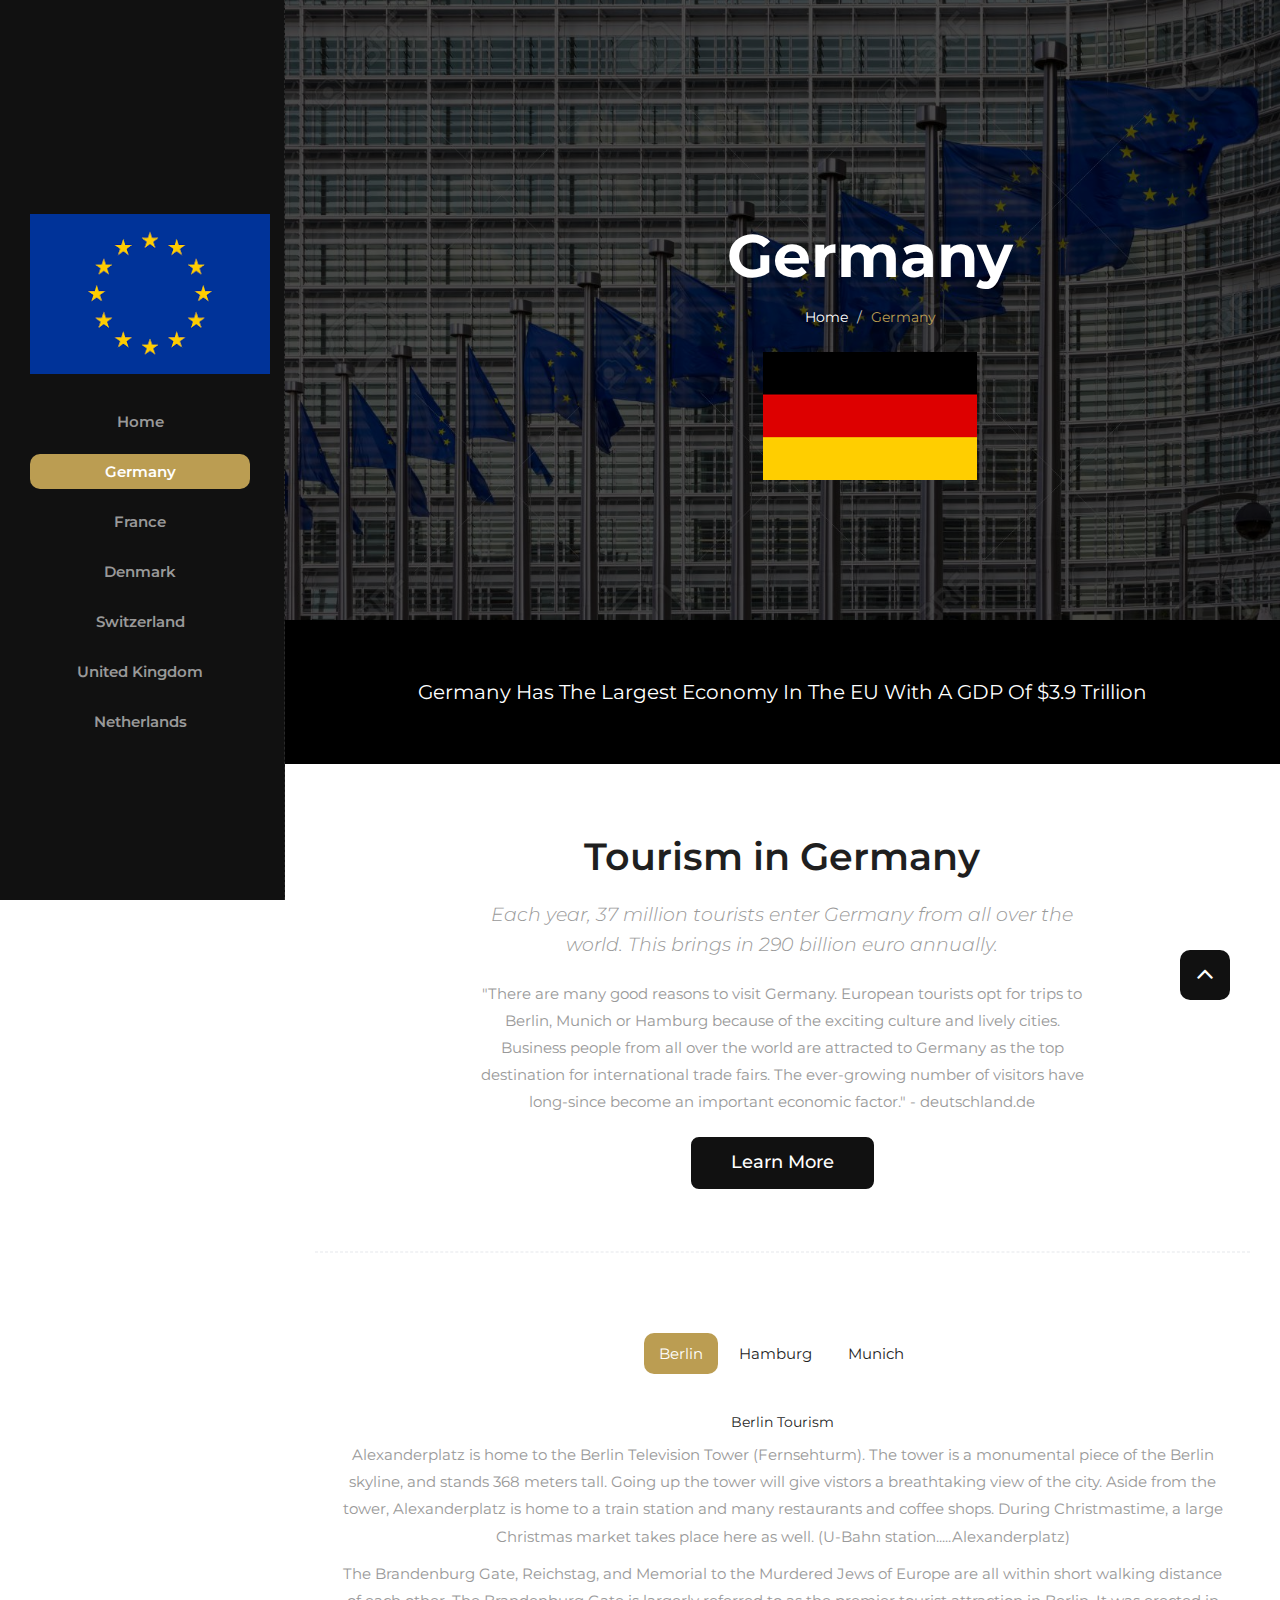
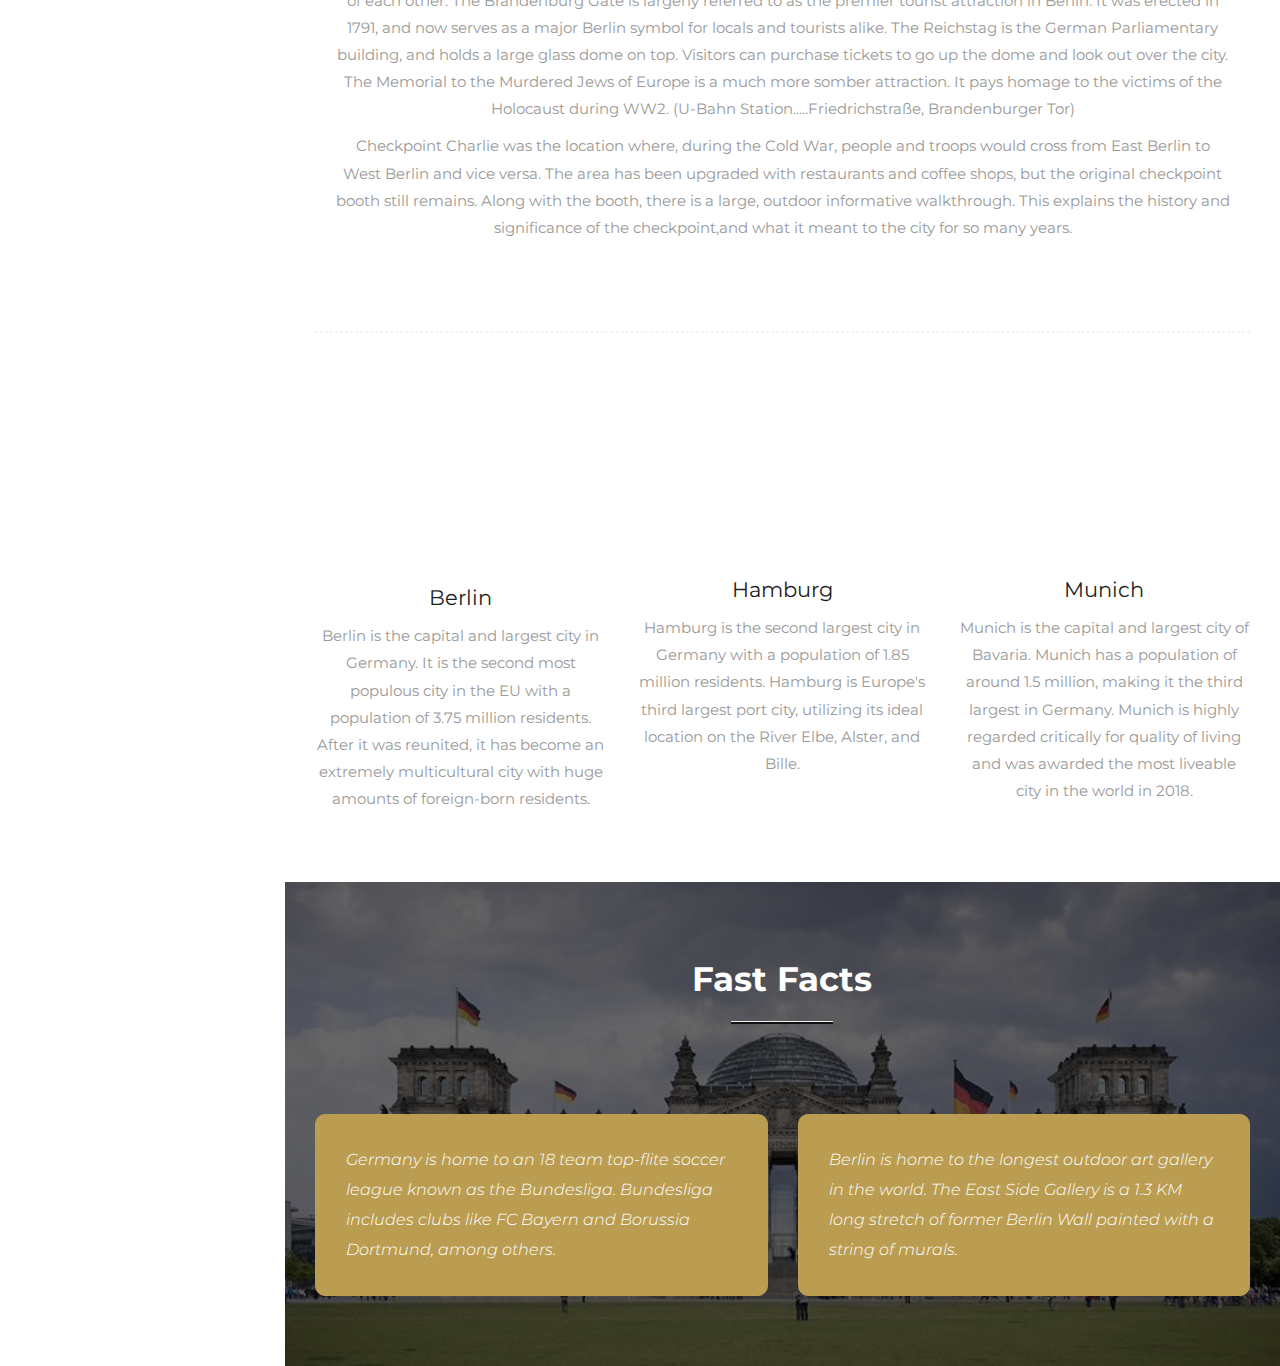
==== about.html @ f9a044ae "slight changes" ====
<!DOCTYPE html>
<html lang="en">

    <!-- Basic -->
    <meta charset="utf-8">
    <meta http-equiv="X-UA-Compatible" content="IE=edge">   
   
    <!-- Mobile Metas -->
    <meta name="viewport" content="width=device-width, minimum-scale=1.0, maximum-scale=1.0, user-scalable=no">
 
     <!-- Site Metas -->
    <title>Germany</title>  
    <meta name="keywords" content="">
    <meta name="description" content="">
    <meta name="author" content="">

    <!-- Site Icons -->
    <link rel="shortcut icon" href="europeanunion.jpg" type="image/x-icon" />
    <link rel="apple-touch-icon" href="images/apple-touch-icon.png">

    <!-- Bootstrap CSS -->
    <link rel="stylesheet" href="css/bootstrap.min.css">
    <!-- Site CSS -->
    <link rel="stylesheet" href="style.css">
    <!-- Colors CSS -->
    <link rel="stylesheet" href="css/colors.css">
    <!-- ALL VERSION CSS -->
    <link rel="stylesheet" href="css/versions.css">
    <!-- Responsive CSS -->
    <link rel="stylesheet" href="css/responsive.css">
    <!-- Custom CSS -->
    <link rel="stylesheet" href="css/custom.css">

    <!--[if lt IE 9]>
      <script src="https://oss.maxcdn.com/libs/html5shiv/3.7.0/html5shiv.js"></script>
      <script src="https://oss.maxcdn.com/libs/respond.js/1.4.2/respond.min.js"></script>
    <![endif]-->

</head>
<body class="barber_version">

    <!-- LOADER -->
    <div id="preloader">
        <div class="cube-wrapper">
		  <div class="cube-folding">
			<span class="leaf1"></span>
			<span class="leaf2"></span>
			<span class="leaf3"></span>
			<span class="leaf4"></span>
		  </div>
		  <span class="loading" data-name="Loading">Germany Page</span>
		</div>
    </div><!-- end loader -->
    <!-- END LOADER -->

    <div id="wrapper">

        <!-- Sidebar-wrapper -->
        <div id="sidebar-wrapper">
			<div class="side-top">
				<div class="logo-sidebar">
					<a href="index.html"><img src="europeanunion.jpg" alt="image"></a>
				</div>
				<ul class="sidebar-nav">
					<li><a href="index.html">Home</a></li>
                    <li><a class="active" href="about.html">Germany</a></li>
                    <li><a href="services.html">France</a></li>
                    <li><a href="barbers.html">Denmark</a></li>
                    <li><a href="appointment.html">Switzerland</a></li>
                    <li><a href="contact.html">United Kingdom</a></li>
                    <li><a  href="contact copy.html">Netherlands</a></li>
				</ul>
			</div>
        </div>
        <!-- End Sidebar-wrapper -->

        <!-- Page Content -->
        <div id="page-content-wrapper">
            <a href="#menu-toggle" class="menuopener" id="menu-toggle"><i class="fa fa-bars"></i></a>
			
            <div class="all-page-bar">
				<div class="container">
					<div class="row">
						<div class="col-xs-12 col-sm-12 col-md-12">
							<div class="title title-1 text-center">
								<div class="title--heading">
									<h1>Germany</h1>
								</div>
								<div class="clearfix"></div>
								<ol class="breadcrumb">
									<li><a href="index-3.html">Home</a></li>
									<li class="active">Germany</li>
								</ol>
								<div class="much">
									<img src="germanflag.jpg" alt=""/>
								</div>
							</div>
							<!-- .title end -->
						</div>
					</div>
				</div>
			</div><!-- end all-page-bar -->

            <section class="section nopad cac text-center">
                <a href="#"><h3>Germany has the largest economy in the EU with a GDP of $3.9 Trillion</h3></a>
            </section>

            <div class="section wb">
                <div class="container-fluid">
                    <div class="row">
                        <div class="col-md-8 col-md-offset-2 text-center">
                            <div class="message-box">
                               
                                <h2>Tourism in Germany</h2>
                                <p class="lead">Each year, 37 million tourists enter Germany from all over the world. This brings in 290 billion euro annually.</p>

                                <p>"There are many good reasons to visit Germany. European tourists opt for trips to Berlin, Munich or Hamburg because of the exciting culture and lively cities. Business people from all over the world are attracted to Germany as the top destination for international trade fairs. The ever-growing number of visitors have long-since become an important economic factor." - deutschland.de</p>

                                <a href="https://www.deutschland.de/en/topic/business/tourismus-als-wirtschaftsfaktor-in-deutschland-zahlen-und-fakten" data-scroll class="btn btn-light btn-radius btn-brd grd1 effect-1">Learn More</a>
                            </div><!-- end messagebox -->
                        </div><!-- end col -->
                    </div><!-- end row -->
					
					<hr class="hr1"> 
					
					<div class="row">
						<div class="col-md-12">
							<div class="about-tab">
								<ul class="nav nav-tabs">
									<li class="active"><a href="#tab_a" data-toggle="tab">Berlin</a></li>
									<li><a href="#tab_b" data-toggle="tab">Hamburg</a></li>
									<li><a href="#tab_c" data-toggle="tab">Munich</a></li>								
								</ul>
								<div class="tab-content">
									<div class="tab-pane fade in active" id="tab_a">
										<h5>Berlin Tourism</h5>
                                        <p>Alexanderplatz is home to the Berlin Television Tower (Fernsehturm). The tower is a monumental piece of the Berlin skyline, and stands 368 meters tall. Going up the tower will give vistors a breathtaking view of the city. Aside from the tower, Alexanderplatz is home to a train station and many restaurants and coffee shops. During Christmastime, a large Christmas market takes place here as well. (U-Bahn station.....Alexanderplatz)</p>
										<p>The Brandenburg Gate, Reichstag, and Memorial to the Murdered Jews of Europe are all within short walking distance of each other. The Brandenburg Gate is largerly referred to as the premier tourist attraction in Berlin. It was erected in 1791, and now serves as a major Berlin symbol for locals and tourists alike. The Reichstag is the German Parliamentary building, and holds a large glass dome on top. Visitors can purchase tickets to go up the dome and look out over the city. The Memorial to the Murdered Jews of Europe is a much more somber attraction. It pays homage to the victims of the Holocaust during WW2. (U-Bahn Station.....Friedrichstraße, Brandenburger Tor)</p>
                                        <p>Checkpoint Charlie was the location where, during the Cold War, people and troops would cross from East Berlin to West Berlin and vice versa. The area has been upgraded with restaurants and coffee shops, but the original checkpoint booth still remains. Along with the booth, there is a large, outdoor informative walkthrough. This explains the history and significance of the checkpoint,and what it meant to the city for so many years.</p>
									</div>
									<div class="tab-pane fade" id="tab_b">
                                        <h5>Hamburg Tourism</h5>
										<p>Miniatur Wunderland is a must see when in Hamburg. It is a museum made up of many small displays of cities and countryside from across the world. It includes many train lines, a mini Miami, and even an airport with planes that move. (U-Bahn Station.....Baumwall)</p>
                                        <p>St. Pauli/Reeperbahn is the nightlife district in Hamburg. It is well known for becoming a pop cultural hub in the mid 20th century. Today it is home to art galleries, nightclubs, bars, and a red-light district. (U-Bahn Station.....St. Pauli)</p>
									</div>
									<div class="tab-pane fade" id="tab_c">
                                        <h5>Munich Tourism</h5>
										<p>Each year, millions of visitors pour into Munich for the 3 weekend festival of Oktoberfest. It is visited by people from all over the world, and is a massive celebration of Bavarian culture and beer. (U-Bahn Station.....Munich Hauptbahnhof)</p>
                                        <p>Marienplatz is located in the heart of Munich, and is home to the world renowned Glockenspiel. The Glockenspiel rests on the old townhall and each day reenacts a scene which celebrates Bavarian military victory. (U-Bahn Station.....Marienplatz)</p>
                                        <p>Munich is home to Germany's largest Football club, FC Bayern Munchen. Bayern Munich plays at the spectacular Allianz Arena. The $340 Million stadium seats 75,000 people and has played host to multiple Bundesliga championship wins, as well as countless UEFA Champions League games. (U-Bahn Station.....Allianz Arena)</p>
									</div>
								</div><!-- tab content -->
							</div>
						</div><!-- end col -->
					</div><!-- end row -->
					
                    <hr class="hr1"> 

                    <div class="row text-center">
                        <div class="col-md-4 col-sm-6 col-xs-12">
                           <div class="service-widget">
                                <div class="post-media wow fadeIn">
                                    <a href="berlin.jpg" data-rel="prettyPhoto[gal]" class="hoverbutton global-radius"><i class="flaticon-unlink"></i></a>
                                    <img src="berlin.jpg" alt="" class="img-responsive img-rounded">
                                </div>
                                <h3>Berlin</h3>
                                <p>Berlin is the capital and largest city in Germany. It is the second most populous city in the EU with a population of 3.75 million residents. After it was reunited, it has become an extremely multicultural city with huge amounts of foreign-born residents. </p>
                            </div><!-- end service -->
                        </div>

                        <div class="col-md-4 col-sm-6 col-xs-12">
                            <div class="service-widget">
                                <div class="post-media wow fadeIn">
                                    <a href="hamburg.jpg" data-rel="prettyPhoto[gal]" class="hoverbutton global-radius"><i class="flaticon-unlink"></i></a>
                                    <img src="hamburg.jpg" alt="" class="img-responsive img-rounded">
                                </div>
                                <h3>Hamburg</h3>
                                <p>Hamburg is the second largest city in Germany with a population of 1.85 million residents. Hamburg is Europe's third largest port city, utilizing its ideal location on the River Elbe, Alster, and Bille.</p>
                            </div><!-- end service -->
                        </div>

                        <div class="col-md-4 col-sm-6 col-xs-12">
                            <div class="service-widget">
                                <div class="post-media wow fadeIn">
                                    <a href="munich.jpg" data-rel="prettyPhoto[gal]" class="hoverbutton global-radius"><i class="flaticon-unlink"></i></a>
                                    <img src="munich.jpg" alt="" class="img-responsive img-rounded">
                                </div>
                                <h3>Munich</h3>
                                <p>Munich is the capital and largest city of Bavaria. Munich has a population of around 1.5 million, making it the third largest in Germany. Munich is highly regarded critically for quality of living and was awarded the most liveable city in the world in 2018.</p>
                            </div><!-- end service -->
                        </div>
                    </div><!-- end row -->
                </div><!-- end container -->
            </div><!-- end section -->

            <div id="testimonials" class="parallax section db parallax-off" style="background-image:url('reichstag.jpg');">
                <div class="container-fluid">
                    <div class="section-title row text-center">
                        <div class="col-md-8 col-md-offset-2">
                        
                        <h3>Fast Facts</h3>
                        <hr class="grd1">
                        <p class="lead"></p>
                        </div>
                    </div><!-- end title -->

                    <div class="row">
                        <div class="col-md-12 col-sm-12">
                            <div class="testi-carousel owl-carousel owl-theme">                                
                                <div class="testimonial clearfix">
                                    <div class="desc">
                                        <p class="lead">Germany is home to an 18 team top-flite soccer league known as the Bundesliga. Bundesliga includes clubs like FC Bayern and Borussia Dortmund, among others.</p>
                                    </div>
                                    
                                    <!-- end testi-meta -->
                                </div>
                                <!-- end testimonial -->
                                <div class="testimonial clearfix">
                                    <div class="desc">
                                        <p class="lead">Berlin is home to the longest outdoor art gallery in the world. The East Side Gallery is a 1.3 KM long stretch of former Berlin Wall painted with a string of murals.</p>
                                    </div>
                                    
                                    <!-- end testi-meta -->
                                </div>
                                <!-- end testimonial -->
                            </div><!-- end carousel -->
                        </div><!-- end col -->
                    </div><!-- end row -->
                </div><!-- end container -->
            </div><!-- end section -->
    <a href="#" id="scroll-to-top" class="dmtop global-radius"><i class="fa fa-angle-up"></i></a>

    <!-- ALL JS FILES -->
    <script src="js/all.js"></script>
	<script src="js/responsive-tabs.js"></script>
    <!-- ALL PLUGINS -->
    <script src="js/custom.js"></script>

    <!-- Menu Toggle Script -->
    <script>
    (function($) {
        "use strict";
        $("#menu-toggle").click(function(e) {
            e.preventDefault();
            $("#wrapper").toggleClass("toggled");
        });
        smoothScroll.init({
            selector: '[data-scroll]', // Selector for links (must be a class, ID, data attribute, or element tag)
            selectorHeader: null, // Selector for fixed headers (must be a valid CSS selector) [optional]
            speed: 500, // Integer. How fast to complete the scroll in milliseconds
            easing: 'easeInOutCubic', // Easing pattern to use
            offset: 0, // Integer. How far to offset the scrolling anchor location in pixels
            callback: function ( anchor, toggle ) {} // Function to run after scrolling
        });
    })(jQuery);
    </script>

</body>
</html>
---- style.css ----
/*------------------------------------------------------------------
    Version: 1.0
-------------------------------------------------------------------*/


/*------------------------------------------------------------------
    [Table of contents]

    1. IMPORT FONTS
    2. IMPORT FILES
    3. SKELETON
    4. WP CORE
    5. HEADER
    6. SECTIONS
    7. SECTIONS
    8. PORTFOLIO
    9. TESTIMONIALS
    10. PRICING TABLES
    11. ICON BOXES
    12. MESSAGE BOXES
    13. FEATURES
    14. CONTACT
    15. FOOTER
    16. MISC
    17. BUTTONS
-------------------------------------------------------------------*/


/*------------------------------------------------------------------
    IMPORT FONTS
-------------------------------------------------------------------*/

@import url('https://fonts.googleapis.com/css?family=Montserrat:100,200,300,400,500,600,700|Noto+Serif:400,700');

/*------------------------------------------------------------------
    IMPORT FILES
-------------------------------------------------------------------*/

@import url(css/animate.css);
@import url(css/animate.min.css);
@import url(css/loading.css...);
@import url(css/flaticon.css);
@import url(css/prettyPhoto.css);
@import url(css/owl.carousel.css);
@import url(css/font-awesome.min.css);

/*------------------------------------------------------------------
    SKELETON
-------------------------------------------------------------------*/

body {
    color: #999;
    font-size: 15px;
    font-family: 'Montserrat', sans-serif;
    line-height: 1.80857;
}

body.demos .section {
    background: url(images/bg.png) repeat top center #f2f3f5;
}

body.demos .section-title img {
    max-width: 280px;
    display: block;
    margin: 10px auto;
}

body.demos .service-widget h3 {
    border-bottom: 1px solid #ededed;
    font-size: 18px;
    padding: 20px 0;
    background-color: #ffffff;
}

body.demos .service-widget {
    margin: 0 0 30px;
    padding: 30px;
    background-color: #fff
}

body.demos .container-fluid {
    max-width: 1080px
}

a {
    color: #1f1f1f;
    text-decoration: none !important;
    outline: none !important;
    -webkit-transition: all .3s ease-in-out;
    -moz-transition: all .3s ease-in-out;
    -ms-transition: all .3s ease-in-out;
    -o-transition: all .3s ease-in-out;
    transition: all .3s ease-in-out;
}

h1,
h2,
h3,
h4,
h5,
h6 {
    letter-spacing: 0;
    font-weight: normal;
    position: relative;
    padding: 0 0 10px 0;
    font-weight: normal;
    line-height: 120% !important;
    color: #1f1f1f;
    margin: 0
}

h1 {
    font-size: 24px
}

h2 {
    font-size: 22px
}

h3 {
    font-size: 18px
}

h4 {
    font-size: 16px
}

h5 {
    font-size: 14px
}

h6 {
    font-size: 13px
}

h1 a,
h2 a,
h3 a,
h4 a,
h5 a,
h6 a {
    color: #212121;
    text-decoration: none!important;
    opacity: 1
}

h1 a:hover,
h2 a:hover,
h3 a:hover,
h4 a:hover,
h5 a:hover,
h6 a:hover {
    opacity: .8
}

a {
    color: #1f1f1f;
    text-decoration: none;
    outline: none;
}

a,
.btn {
    text-decoration: none !important;
    outline: none !important;
    -webkit-transition: all .3s ease-in-out;
    -moz-transition: all .3s ease-in-out;
    -ms-transition: all .3s ease-in-out;
    -o-transition: all .3s ease-in-out;
    transition: all .3s ease-in-out;
}

.btn-custom {
    margin-top: 20px;
    background-color: transparent !important;
    border: 2px solid #ddd;
    padding: 12px 40px;
    font-size: 16px;
}

.lead {
    font-size: 18px;
    line-height: 30px;
    color: #767676;
    margin: 0;
    padding: 0;
}

blockquote {
    margin: 20px 0 20px;
    padding: 30px;
}
ul, li, ol{
	list-style: none;
	margin: 0px;
	padding: 0px;
}


/*------------------------------------------------------------------
    WP CORE
-------------------------------------------------------------------*/

.first {
    clear: both
}

.last {
    margin-right: 0
}

.alignnone {
    margin: 5px 20px 20px 0;
}

.aligncenter,
div.aligncenter {
    display: block;
    margin: 5px auto 5px auto;
}

.alignright {
    float: right;
    margin: 10px 0 20px 20px;
}

.alignleft {
    float: left;
    margin: 10px 20px 20px 0;
}

a img.alignright {
    float: right;
    margin: 10px 0 20px 20px;
}

a img.alignnone {
    margin: 10px 20px 20px 0;
}

a img.alignleft {
    float: left;
    margin: 10px 20px 20px 0;
}

a img.aligncenter {
    display: block;
    margin-left: auto;
    margin-right: auto
}

.wp-caption {
    background: #fff;
    border: 1px solid #f0f0f0;
    max-width: 96%;
    /* Image does not overflow the content area */
    padding: 5px 3px 10px;
    text-align: center;
}

.wp-caption.alignnone {
    margin: 5px 20px 20px 0;
}

.wp-caption.alignleft {
    margin: 5px 20px 20px 0;
}

.wp-caption.alignright {
    margin: 5px 0 20px 20px;
}

.wp-caption img {
    border: 0 none;
    height: auto;
    margin: 0;
    max-width: 98.5%;
    padding: 0;
    width: auto;
}

.wp-caption p.wp-caption-text {
    font-size: 11px;
    line-height: 17px;
    margin: 0;
    padding: 0 4px 5px;
}


/* Text meant only for screen readers. */

.screen-reader-text {
    clip: rect(1px, 1px, 1px, 1px);
    position: absolute !important;
    height: 1px;
    width: 1px;
    overflow: hidden;
}

.screen-reader-text:focus {
    background-color: #f1f1f1;
    border-radius: 3px;
    box-shadow: 0 0 2px 2px rgba(0, 0, 0, 0.6);
    clip: auto !important;
    color: #21759b;
    display: block;
    font-size: 14px;
    font-size: 0.875rem;
    font-weight: bold;
    height: auto;
    left: 5px;
    line-height: normal;
    padding: 15px 23px 14px;
    text-decoration: none;
    top: 5px;
    width: auto;
    z-index: 100000;
    /* Above WP toolbar. */
}


/*------------------------------------------------------------------
    HEADER
-------------------------------------------------------------------*/

.megamenu .nav,
.megamenu .collapse,
.megamenu .dropup,
.megamenu .dropdown {
    position: static;
}

.megamenu .container-fluid {
    position: relative;
}

.megamenu .dropdown-menu {
    left: auto;
}

.megamenu .megamenu-content {
    padding: 20px 30px;
}

.megamenu .dropdown.megamenu-fw .dropdown-menu {
    left: 0;
    right: 0;
}

.megamenu .list-unstyled {
    min-width: 200px;
}

.header_style_01 {
    background-color: rgba(255, 255, 255, 0.1);
    display: block;
    left: 0;
    padding: 20px 40px !important;
    position: absolute;
    right: 0;
    top: 0;
    width: 100%;
    z-index: 111;
}

.header_style_01 .navbar-default {
    background-color: transparent;
    border: 0;
}

.header_style_01 .navbar,
.header_style_01 .navbar-nav,
.header_style_01 .navbar-default,
.header_style_01 .nav {
    margin-bottom: 0 !important;
}

.header_style_01 .navbar-brand {
    padding: 2px 15px 0 15px;
}

.header_style_01 .navbar-default .navbar-nav > li > a {
    border-radius: 0;
    color: #ffffff !important;
    font-size: 15px;
    font-style: normal;
    font-weight: 400;
    text-transform: capitalize;
    background-color: transparent;
}

.header_style_01 .navbar-default .navbar-nav > li a {
    background-color: transparent !important;
}

.header_style_01 .navbar-default .navbar-nav > li:hover a,
.header_style_01 .navbar-default .navbar-nav > li:focus a {
    opacity: 0.7;
    filter: alpha(opacity=70);
    /* For IE8 and earlier */
}

.header_style_01 .navbar-right > li {
    margin-top: 2px;
    -webkit-transition: all .3s ease-in-out;
    -moz-transition: all .3s ease-in-out;
    -ms-transition: all .3s ease-in-out;
    -o-transition: all .3s ease-in-out;
    transition: all .3s ease-in-out;
}

.header_style_01 .navbar-right > li > a {
    padding-bottom: 10px;
    padding-top: 10px;
}

li.social-links {
    margin: 0 8px;
}

li.social-links a {
    padding: 13px 0 !important;
}

.affix-top {
    overflow: hidden;
    visibility: visible;
    opacity: 1;
    top: -100%;
}

.affix {
    top: 0;
    left: 0;
    right: 0;
    width: 100%;
    padding: 20px 40px;
    background-color: #1f1f1f !important;
    -webkit-transition: visibility 0.95s ease-in-out, opacity 0.95s ease-in-out, bottom 0.95s ease-in-out, top 0.95s ease-in-out, left 0.95s ease-in-out, right 0.95s ease-in-out;
    -moz-transition: visibility 0.95s ease-in-out, opacity 0.95s ease-in-out, bottom 0.95s ease-in-out, top 0.95s ease-in-out, left 0.95s ease-in-out, right 0.95s ease-in-out;
    -o-transition: visibility 0.95s ease-in-out, opacity 0.95s ease-in-out, bottom 0.95s ease-in-out, top 0.95s ease-in-out, left 0.95s ease-in-out, right 0.95s ease-in-out;
    transition: visibility 0.95s ease-in-out, opacity 0.95s ease-in-out, top 0.95s ease-in-out, bottom 0.95s ease-in-out, left 0.95s ease-in-out, right 0.95s ease-in-out;
}

.navbar-nav li {
    position: relative;
}

.navbar-nav span {
    font-size: 24px;
    position: absolute;
    right: 2px;
    top: 13px;
}


body.barber_version .sidebar-nav li a.active{
	background: #bb9d52;
	color: #ffffff;
}


.side-top{
	position: absolute;
	top: 26%;
	width: 280px;
	text-align: center;
	margin: -20px auto;
	padding: 0 30px;
	list-style: none;
}

#full-width .owl-dots{
	display: inline-block;
	position: absolute;
	bottom: -50%;
	width: 100%;
	left: 0;
	right: 0;
	margin: 0 auto;
	text-align: center;
}
#full-width .owl-dots .owl-dot {
	display: inline-block;
}
#full-width .owl-dots .owl-dot span {
    width: 8px;
    height: 8px;
    margin: 0 7px;
    border-radius: 50%;
    background: #ddd;
	display: inline-block;
}

#full-width .owl-dots .owl-dot.active span {
	background: #bb9d52;
}


/*------------------------------------------------------------------
    SECTIONS
-------------------------------------------------------------------*/

.parallax {
    background-attachment: fixed;
    background-size: cover;
    height: 100%;
    padding: 120px 0;
    position: relative;
    width: 100%;
}

.parallax.parallax-off {
    background-attachment: scroll !important;
    display: block;
    height: 100%;
    min-height: 100%;
    overflow: hidden;
    position: relative;
    background-position: center center;
    vertical-align: sub;
    width: 100%;
    z-index: 2;
}

.parallax-off::before{
	content: "";
	position: absolute; 
	width: 100%;
	height: 100%;
	background: rgba(0,0,0,.6);
	left: 0px;
	top: 0px;
}


.no-scroll-xy {
    overflow: hidden !important;
    -webkit-transition: all .4s ease-in-out;
    -moz-transition: all .4s ease-in-out;
    -ms-transition: all .4s ease-in-out;
    -o-transition: all .4s ease-in-out;
    transition: all .4s ease-in-out;
}

.section {
    display: block;
    position: relative;
    overflow: hidden;
    padding: 70px 0;
}

.noover {
    overflow: visible;
}

.noover .btn-dark {
    border: 0 !important;
}

.nopad {
    padding: 0;
}

.nopadtop {
    padding-top: 0;
}

.section.wb {
    background-color: #ffffff;
}

.section.lb {
    background-color: #f2f3f5;
}

.section.db {
    background-color: #1f1f1f;
}

.section.color1 {
    background-color: #448AFF;
}

.first-section {
    display: block;
    position: relative;
    overflow: hidden;
    padding: 16em 0 13em;
}

.first-section::before{
	content: "";
	position: absolute;
	top: 0px;
	left: 0px;
	width: 100%;
	height: 100%;
	background: #000000;
}
.first-section::before{
	opacity: 0.5;
}

.first-section h2 {
    color: #ffffff;
    font-size: 68px;
    font-weight: 300;
    text-transform: capitalize;
    display: block;
    margin: 0;
    padding: 0 0 30px;
    position: relative;
}

.big-tagline{
	padding: 10px 0px;
}

.first-section .lead {
    font-size: 21px;
    font-weight: 300;
    padding: 0 0 40px;
    margin: 0;
    line-height: inherit;
    color: #ffffff;
}

.macbookright {
    width: 980px;
    position: absolute;
    right: -15%;
    bottom: -6%;
}

.section-title {
    display: block;
    position: relative;
    margin-bottom: 60px;
}

.section-title p {
    color: #999;
    font-weight: 400;
    font-size: 18px;
    line-height: 33px;
    margin: 0;
}

.section-title h3 {
    font-size: 42px;
    font-weight: 300;
    line-height: 62px;
    margin: 0 0 25px;
    padding: 0;
    text-transform: none;
}

.section.colorsection p,
.section.colorsection h3,
.section.db h3 {
    color: #ffffff;
}


/*------------------------------------------------------------------
    PORTFOLIO
-------------------------------------------------------------------*/

.item-h2,
.item-h1 {
    height: 100% !important;
    height: auto !important;
}

.isotope-item {
    z-index: 2;
    padding: 0;
}

.isotope-hidden.isotope-item {
    pointer-events: none;
    z-index: 1;
}

.isotope,
.isotope .isotope-item {
    /* change duration value to whatever you like */
    -webkit-transition-duration: 0.8s;
    -moz-transition-duration: 0.8s;
    transition-duration: 0.8s;
}

.isotope {
    -webkit-transition-property: height, width;
    -moz-transition-property: height, width;
    transition-property: height, width;
}

.isotope .isotope-item {
    -webkit-transition-property: -webkit-transform, opacity;
    -moz-transition-property: -moz-transform, opacity;
    transition-property: transform, opacity;
}

.portfolio-filter ul {
    padding: 0;
    z-index: 2;
    display: block;
    position: relative;
    margin: 0;
}

.portfolio-filter ul li {
    border-radius: 0;
    display: inline-block;
    margin: 0 5px 0 0;
    text-decoration: none;
    text-transform: uppercase;
    vertical-align: middle;
}

.portfolio-filter ul li:last-child:after {
    content: "";
}

.portfolio-filter ul li .btn-dark {
    box-shadow: none;
    background-color: transparent;
    border: 1px solid #e6e7e6 !important;
    color: #1f1f1f;
    font-weight: 400;
    font-size: 13px;
    padding: 10px 30px;
}

.da-thumbs {
    list-style: none;
    position: relative;
    padding: 0;
}

.da-thumbs .pitem {
    margin: 0;
    padding: 15px;
    position: relative;
}

.da-thumbs .pitem a,
.da-thumbs .pitem a img {
    display: block;
    position: relative;
}

.da-thumbs .pitem a {
    overflow: hidden;
}

.da-thumbs .pitem a div {
    position: absolute;
    background-color: rgba(0, 0, 0, 0.8);
    width: 100%;
    height: 100%;
}

.da-thumbs .pitem a div h3 {
    display: block;
    color: #ffffff;
    font-size: 20px;
    padding: 30px 15px;
    text-transform: capitalize;
    font-weight: normal;
}

.da-thumbs .pitem a div h3 small {
    display: block;
    color: #ffffff;
    margin-top: 5px;
    font-size: 13px;
    font-weight: 300;
}

.da-thumbs .pitem a div i {
    background-color: #1f1f1f;
    position: absolute;
    color: #ffffff !important;
    bottom: 0;
    font-size: 15px;
    z-index: 12;
    right: 0;
    width: 40px;
    height: 40px;
    line-height: 40px;
    text-align: center;
}


/*------------------------------------------------------------------
    TESTIMONIALS
-------------------------------------------------------------------*/

.logos img {
    margin: auto;
    display: block;
    text-align: center;
    width: 100%;
    opacity: 0.3;
}

.logos img:hover {
    opacity: 0.5;
}

.desc h3 i {
    color: #111111;
    font-size: 37px;
    vertical-align: middle;
    margin-right: 12px;
}

.desc {
    padding: 30px;
    position: relative;
    background: #bb9d52;
    border: 1px solid #bb9d52;
	border-radius: 10px;
}

.testi-meta {
    display: block;
    margin-top: 20px;
	text-align: right;
}

.testimonial h4 {
    font-size: 18px;
    color: #ffffff;
    padding: 13px 0 0;
}

.testimonial img {
    max-width: 55px;
}

.testimonial small {
    margin-top: 7px;
    font-size: 16px;
    display: block;
}

.testimonial {
    background-color: transparent;
}

.testimonial h3 {
    padding: 0 0 10px;
    font-size: 20px;
    font-weight: 300;
}

.testimonial small,
.testimonial .lead {
    background-color: transparent;
    color: #ffffff;
    display: block;
    font-size: 16px;
    font-style: italic;
    line-height: 30px;
    margin: 0;
    padding: 0;
    position: relative;
}

.testimonial p:after {
    display: none;
}


/*------------------------------------------------------------------
    PRICING TABLES
-------------------------------------------------------------------*/

.pricing-table {
    margin: 50px 0 0 0;
    background: #fff;
    box-shadow: 0 5px 14px rgba(0, 0, 0, 0.1);
}

.pricing-table i {
    width: 30px;
    color: #c2c2c2;
    display: inline-block;
    margin-right: 10px;
    padding-right: 5px;
    border-right: 1px solid #ececec;
}

.pricing-table .btn-dark {
    padding: 10px 24px;
    font-size: 15px;
}

.pricing-table strong {
    font-weight: 600;
    margin-right: 6px;
    color: #1f1f1f;
}

.pricing-table-header {
    padding: 30px 0 25px 0;
    background: #ffffff;
}

.pricing-table-header h2 {
    font-size: 31px;
    margin: 0;
    padding: 0;
    font-weight: 300;
}

.pricing-table-header h3 {
    font-size: 15px;
    font-weight: 600;
    color: #aaaaaa;
    margin-top: 10px;
    text-transform: uppercase;
}

.pricing-table-space {
    height: 10px;
}

.pricing-table-text {
    margin: 15px 30px 0 30px;
    padding: 0 10px 15px 10px;
    border-bottom: 1px solid #ececec;
    font-weight: 300;
    line-height: 30px;
    color: #c2c2c2;
    font-size: 16px;
}

.pricing-table-text p {
    font-weight: 400;
}

.pricing-table-features {
    margin: 15px 30px 0 30px;
    padding: 0 10px 15px 30px;
    border-bottom: 1px solid #ececec;
    text-align: left;
    line-height: 30px;
    font-size: 16px;
    color: #c2c2c2;
}

.pricing-table-highlighted h3,
.pricing-table-highlighted h2 {
    color: #ffffff !important;
}

.pricing-table-sign-up {
    margin-top: 25px;
    padding-bottom: 30px;
}


/* Highlighted table */

.pricing-table-highlighted {
    margin-top: 0;
}

.m130 {
    margin-top: 130px;
}

.nav-pills {
    border: 1px solid #e1e1e1;
}

.nav-pills > li {
    width: 50%;
    padding: 10px;
    float: left;
    margin: 0 !important;
}

.nav-pills > li > a {
    margin: 0!important;
    text-align: center;
    background-color: #f4f4f4;
}

.about-tab .nav-tabs{
	border: none;
	padding: 20px;
	display: block;
	text-align: center;
}
.about-tab .nav-tabs > li{
	margin: 0px;
	display: inline-block;
	text-align: center;
	float: none;
}

.about-tab .nav-tabs > li a{
	border-radius: 10px;
	border: none;
}
body.barber_version .about-tab .nav-tabs > li a:hover{
	color: #ffffff;
	background: #111111;
	border: none;
}
.about-tab .nav-tabs > li.active > a{
	border: none;
	background: #bb9d52;
	color: #ffffff;
}

.about-tab .tab-content > .tab-pane{
	padding: 20px;
	text-align: center;
}
.about-tab .tab-content > .tab-pane ul li{
	display: inline-block;
	margin: 0px 10px;
}
.about-tab .tab-content > .tab-pane ul li i{
	margin-right: 15px;
}


/*------------------------------------------------------------------
    ICON BOXES
-------------------------------------------------------------------*/

.icon-wrapper {
    position: relative;
    cursor: pointer;
    display: block;
    z-index: 1;
}

.icon-wrapper i {
    width: 75px;
    height: 75px;
    text-align: center;
    line-height: 75px;
    font-size: 28px;
    background-color: #f2f3f5;
    color: #1f1f1f;
    margin-top: 0;
}

.small-icons.icon-wrapper:hover i,
.small-icons.icon-wrapper:hover i:hover,
.small-icons.icon-wrapper i {
    width: auto !important;
    height: auto !important;
    line-height: 1 !important;
    padding: 0 !important;
    color: #e3e3e3 !important;
    background-color: transparent !important;
    background: none !important;
    margin-right: 10px !important;
    vertical-align: middle;
    font-size: 24px !important;
}

.small-icons.icon-wrapper h3 {
    font-size: 18px;
    padding-bottom: 5px;
}

.small-icons.icon-wrapper p {
    padding: 0;
    margin: 0;
}

.icon-wrapper h3 {
    font-size: 21px;
    padding: 0 0 15px;
    margin: 0;
}

.icon-wrapper p {
    margin-bottom: 0;
    padding-left: 95px;
}

.icon-wrapper p small {
    display: block;
    color: #999;
    margin-top: 10px;
    text-transform: none;
    font-weight: 600;
    font-size: 16px;
}

.icon-wrapper p small:after {
    content: "\f105";
    font-family: FontAwesome;
    margin-left: 5px;
    font-size: 11px;
}

.effect-1 {
    display: inline-block;
    cursor: pointer;
    text-align: center;
    position: relative;
    text-decoration: none;
    z-index: 1;
}

.effect-1:after {
    pointer-events: none;
    position: absolute;
    width: 100%;
    height: 100%;
    border-radius: 50%;
    content: '';
    -webkit-box-sizing: content-box;
    -moz-box-sizing: content-box;
    box-sizing: content-box;
}

.effect-1 {
    -webkit-transition: background 0.2s, color 0.2s;
    -moz-transition: background 0.2s, color 0.2s;
    transition: background 0.2s, color 0.2s;
}

.effect-1:after {
    top: -2px;
    left: -2px;
    padding: 2px;
    box-shadow: 0 0 0 2px #2750ff;
    -webkit-transition: -webkit-transform 0.2s, opacity 0.2s;
    -webkit-transform: scale(.8);
    -moz-transition: -moz-transform 0.2s, opacity 0.2s;
    -moz-transform: scale(.8);
    -ms-transform: scale(.8);
    transition: transform 0.2s, opacity 0.2s;
    transform: scale(.8);
    opacity: 0;
}

.effect-1:hover:after {
    -webkit-transform: scale(1);
    -moz-transform: scale(1);
    -ms-transform: scale(1);
    transform: scale(1);
    opacity: 1;
}

.effect-1:after {
    -webkit-transform: scale(1.2);
    -moz-transform: scale(1.2);
    -ms-transform: scale(1.2);
    transform: scale(1.2);
}

.effect-1:hover:after {
    -webkit-transform: scale(1);
    -moz-transform: scale(1);
    -ms-transform: scale(1);
    transform: scale(1);
    opacity: 1;
}


/*------------------------------------------------------------------
    MESSAGE BOXES
-------------------------------------------------------------------*/

.service-widget h3 {
    font-size: 21px;
    color: #ffffff;
    padding: 20px 0 12px;
    margin: 0;
}

.service-widget h3 a,
.section.wb .service-widget h3,
.section.lb .service-widget h3 {
    color: #1f1f1f;
}

.service-widget p {
    margin-bottom: 0;
    padding-bottom: 0;
}

.message-box h4 {
    text-transform: uppercase;
    padding: 0;
    margin: 0 0 5px;
    font-weight: 600;
    letter-spacing: 0.5px;
    font-size: 15px;
    color: #999;
}

.message-box h2 {
    font-size: 38px;
    font-weight: 600;
    padding: 0 0 10px;
    margin: 0;
    line-height: 62px;
    margin-top: 0;
    text-transform: none;
}

.message-box p {
    margin-bottom: 20px;
}

.message-box .lead {
    padding-top: 10px;
    font-size: 19px;
    font-style: italic;
    color: #999;
    padding-bottom: 0;
}

.post-media {
    position: relative;
}

.post-media img {
    width: 100%;
}

.playbutton {
    position: absolute;
    color: #ffffff !important;
    top: 40%;
    font-size: 60px;
    z-index: 12;
    left: 0;
    right: 0;
    text-align: center;
    margin: -20px auto;
}

.hoverbutton {
    background-color: rgba(255, 255, 255, 0.8);
    position: absolute;
    color: #1f1f1f !important;
    top: 48%;
    font-size: 21px;
    z-index: 12;
    left: 0;
    opacity: 0;
    right: 0;
    width: 50px;
    height: 50px;
    line-height: 50px;
    text-align: center;
    margin: -20px auto;
}

.service-widget:hover .hoverbutton {
    opacity: 1;
}

hr.hr1 {
    position: relative;
    margin: 60px 0;
    border: 1px dashed #f2f3f5;
}

hr.hr2 {
    position: relative;
    margin: 17px 0;
    border: 1px dashed #f2f3f5;
}

hr.hr3 {
    position: relative;
    margin: 25px 0 30px 0;
    border: 1px dashed #f2f3f5;
}

hr.invis {
    border-color: transparent;
}

hr.invis1 {
    margin: 10px 0;
    border-color: transparent;
}

.section.parallax hr.hr1 {
    border-color: rgba(255, 255, 255, 0.1);
}

.sep1 {
    display: block;
    position: absolute;
    content: '';
    width: 40px;
    height: 40px;
    bottom: -20px;
    left: 50%;
    margin-left: -14px;
    background-color: #1f1f1f;
    -ms-transform: rotate(45deg);
    -webkit-transform: rotate(45deg);
    transform: rotate(45deg);
    z-index: 1;
}

.sep2 {
    display: block;
    position: absolute;
    content: '';
    width: 40px;
    height: 40px;
    top: -20px;
    left: 50%;
    margin-left: -14px;
    background-color: #1f1f1f;
    -ms-transform: rotate(45deg);
    -webkit-transform: rotate(45deg);
    transform: rotate(45deg);
    z-index: 1;
}


/* Divider Styles */

.divider-wrapper {
    width: 100%;
    box-shadow: 0 5px 14px rgba(0, 0, 0, 0.1);
    height: 540px;
    margin: 0 auto;
    position: relative;
}

.divider-wrapper:hover {
    cursor: none;
}

.divider-bar {
    position: absolute;
    width: 10px;
    left: 50%;
    top: -10px;
    bottom: -15px;
}

.code-wrapper {
    border: 1px solid #ffffff;
    display: block;
    overflow: hidden;
    width: 100%;
    height: 100%;
    position: relative;
    background: url("uploads/code.jpg") no-repeat;
}

.design-wrapper {
    overflow: hidden;
    position: absolute;
    top: 0;
    left: 0;
    right: 0;
    bottom: 0;
    -webkit-transform: translateX(50%);
    transform: translateX(50%);
}

.design-image {
    display: block;
    width: 100%;
    height: 100%;
    position: relative;
    -webkit-transform: translateX(-50%);
    transform: translateX(-50%);
    background: url("uploads/design.jpg") no-repeat;
}


/*------------------------------------------------------------------
    FEATURES
-------------------------------------------------------------------*/

.customwidget h1 {
    font-size: 44px;
    color: #ffffff;
    padding: 15px 0 25px;
    margin: 0;
    line-height: 1 !important;
    font-weight: 300;
}

.customwidget ul {
    padding: 0;
    display: block;
    margin-bottom: 30px;
}

.customwidget li i {
    margin-right: 5px;
}

.customwidget li {
    color: #ffffff;
    margin-right: 10px;
}

.image-center img {
    position: relative;
    margin: 0 0 -208px;
    z-index: 10;
    padding-right: 30px;
    text-align: center;
}

.customwidget p {
    font-style: italic;
    font-size: 18px;
    padding: 0 0 10px;
}

.img-center img {
    width: 100%;
    box-shadow: 0 5px 14px rgba(0, 0, 0, 0.1);
}

.img-center {
    margin: auto;
}

#features li p {
    margin-bottom: 0;
    padding-bottom: 0;
}

#features li {
    display: table;
    width: 100%;
    margin: 35px 0;
    cursor: pointer;
}

.features-left,
.features-right {
    padding: 0 10px;
}

.features-right li:last-child,
.features-left li:last-child {
    margin-bottom: 0px;
    padding-bottom: 0 !important;
}

.features-right li i,
.features-left li i {
    width: 68px;
    height: 68px;
    line-height: 68px;
    display: table;
    border-radius: 50%;
    font-size: 26px;
    background-color: #f2f3f5;
    margin: 0 auto 22px;
    position: relative;
    text-align: center;
    z-index: 55;
    transition: .4s;
    padding: 0;
}

#features i img {
    display: table;
    margin: 0 auto;
}

.features-left li i:before,
.features-right li i:before {
    text-align: center;
}

.features-right li i .ico-current,
.features-left li i .ico-current {
    opacity: 1;
    transition: .4s;
    visibility: visible;
}

.features-right li i .ico-hover,
.features-left li i .ico-hover {
    opacity: 0;
    transition: .4s;
    visibility: hidden;
    top: 19px;
}

.features-right li:hover .ico-current,
.features-left li:hover .ico-current {
    opacity: 0;
    transition: .4s;
    visibility: hidden;
}

.features-right li:hover .ico-hover,
.features-left li:hover .ico-hover {
    opacity: 1;
    transition: .4s;
    visibility: visible;
}

.features-right i {
    float: left;
}

.fr-inner {
    margin-left: 90px;
}

.features-left i {
    float: right;
}

.fl-inner {
    text-align: right;
    margin-right: 90px;
}

#features h4 {
    text-transform: capitalize;
    margin: 0;
    font-size: 19px;
}


/*------------------------------------------------------------------
    CONTACT
-------------------------------------------------------------------*/

.bootstrap-select {
    width: 100% \0;
    /*IE9 and below*/
}

.bootstrap-select > .dropdown-toggle {
    width: 100%;
    padding-right: 25px;
}

.has-error .bootstrap-select .dropdown-toggle,
.error .bootstrap-select .dropdown-toggle {
    border-color: #b94a48;
}

.bootstrap-select.fit-width {
    width: auto !important;
}

.bootstrap-select:not([class*="col-"]):not([class*="form-control"]):not(.input-group-btn) {
    width: 100%;
}

.bootstrap-select .dropdown-toggle:focus {
    outline: thin dotted #333333 !important;
    outline: 5px auto -webkit-focus-ring-color !important;
    outline-offset: -2px;
}

.bootstrap-select.form-control {
    margin-bottom: 0;
    padding: 0;
    border: none;
}

.bootstrap-select.form-control:not([class*="col-"]) {
    width: 100%;
}

.bootstrap-select.form-control.input-group-btn {
    z-index: auto;
}

.bootstrap-select.btn-group:not(.input-group-btn),
.bootstrap-select.btn-group[class*="col-"] {
    float: none;
    display: inline-block;
    margin-left: 0;
}

.bootstrap-select.btn-group.dropdown-menu-right,
.bootstrap-select.btn-group[class*="col-"].dropdown-menu-right,
.row .bootstrap-select.btn-group[class*="col-"].dropdown-menu-right {
    float: right;
}

.form-inline .bootstrap-select.btn-group,
.form-horizontal .bootstrap-select.btn-group,
.form-group .bootstrap-select.btn-group {
    margin-bottom: 0;
}

.form-group-lg .bootstrap-select.btn-group.form-control,
.form-group-sm .bootstrap-select.btn-group.form-control {
    padding: 0;
}

.form-inline .bootstrap-select.btn-group .form-control {
    width: 100%;
}

.bootstrap-select.btn-group.disabled,
.bootstrap-select.btn-group > .disabled {
    cursor: not-allowed;
}

.bootstrap-select.btn-group.disabled:focus,
.bootstrap-select.btn-group > .disabled:focus {
    outline: none !important;
}

.bootstrap-select.btn-group .dropdown-toggle .filter-option {
    display: inline-block;
    overflow: hidden;
    width: 100%;
    text-align: left;
}

.bootstrap-select.btn-group .dropdown-toggle .fa-angle-down {
    position: absolute;
    top: 30% !important;
    right: -5px;
    vertical-align: middle;
}

.bootstrap-select.btn-group[class*="col-"] .dropdown-toggle {
    width: 100%;
}

.bootstrap-select.btn-group .dropdown-menu {
    border: 1px solid #ededed;
    box-shadow: none;
    box-sizing: border-box;
    min-width: 100%;
    padding: 20px 10px;
    z-index: 1035;
}

.dropdown-menu > li > a {
    background-color: transparent !important;
    color: #bcbcbc !important;
    font-size: 15px;
    padding: 10px 20px;
}

.bootstrap-select.btn-group .dropdown-menu.inner {
    position: static;
    float: none;
    border: 0;
    padding: 0;
    margin: 0;
    border-radius: 0;
    -webkit-box-shadow: none;
    box-shadow: none;
}

.bootstrap-select.btn-group .dropdown-menu li {
    position: relative;
}

.bootstrap-select.btn-group .dropdown-menu li.active small {
    color: #fff;
}

.bootstrap-select.btn-group .dropdown-menu li.disabled a {
    cursor: not-allowed;
}

.bootstrap-select.btn-group .dropdown-menu li a {
    cursor: pointer;
}

.bootstrap-select.btn-group .dropdown-menu li a.opt {
    position: relative;
    padding-left: 2.25em;
}

.bootstrap-select.btn-group .dropdown-menu li a span.check-mark {
    display: none;
}

.bootstrap-select.btn-group .dropdown-menu li a span.text {
    display: inline-block;
}

.bootstrap-select.btn-group .dropdown-menu li small {
    padding-left: 0.5em;
}

.bootstrap-select.btn-group .dropdown-menu .notify {
    position: absolute;
    bottom: 5px;
    width: 96%;
    margin: 0 2%;
    min-height: 26px;
    padding: 3px 5px;
    background: #f5f5f5;
    border: 1px solid #e3e3e3;
    -webkit-box-shadow: inset 0 1px 1px rgba(0, 0, 0, 0.05);
    box-shadow: inset 0 1px 1px rgba(0, 0, 0, 0.05);
    pointer-events: none;
    opacity: 0.9;
    -webkit-box-sizing: border-box;
    -moz-box-sizing: border-box;
    box-sizing: border-box;
}

.bootstrap-select.btn-group .no-results {
    padding: 3px;
    background: #f5f5f5;
    margin: 0 5px;
    white-space: nowrap;
}

.bootstrap-select.btn-group.fit-width .dropdown-toggle .filter-option {
    position: static;
}

.bootstrap-select.btn-group.fit-width .dropdown-toggle .caret {
    position: static;
    top: auto;
    margin-top: 4px;
}

.bootstrap-select.btn-group.show-tick .dropdown-menu li.selected a span.check-mark {
    position: absolute;
    display: inline-block;
    right: 15px;
    margin-top: 5px;
}

.bootstrap-select.btn-group.show-tick .dropdown-menu li a span.text {
    margin-right: 34px;
}

.bootstrap-select.show-menu-arrow.open > .dropdown-toggle {
    z-index: 1036;
}

.bootstrap-select.show-menu-arrow .dropdown-toggle:before {
    content: '';
    border-left: 7px solid transparent;
    border-right: 7px solid transparent;
    border-bottom: 7px solid rgba(204, 204, 204, 0.2);
    position: absolute;
    bottom: -4px;
    left: 9px;
    display: none;
}

.bootstrap-select.show-menu-arrow .dropdown-toggle:after {
    content: '';
    border-left: 6px solid transparent;
    border-right: 6px solid transparent;
    border-bottom: 6px solid white;
    position: absolute;
    bottom: -4px;
    left: 10px;
    display: none;
}

.bootstrap-select.show-menu-arrow.dropup .dropdown-toggle:before {
    bottom: auto;
    top: -3px;
    border-top: 7px solid rgba(204, 204, 204, 0.2);
    border-bottom: 0;
}

.bootstrap-select.show-menu-arrow.dropup .dropdown-toggle:after {
    bottom: auto;
    top: -3px;
    border-top: 6px solid white;
    border-bottom: 0;
}

.bootstrap-select.show-menu-arrow.pull-right .dropdown-toggle:before {
    right: 12px;
    left: auto;
}

.bootstrap-select.show-menu-arrow.pull-right .dropdown-toggle:after {
    right: 13px;
    left: auto;
}

.bootstrap-select.show-menu-arrow.open > .dropdown-toggle:before,
.bootstrap-select.show-menu-arrow.open > .dropdown-toggle:after {
    display: block;
}

.bs-searchbox,
.bs-actionsbox,
.bs-donebutton {
    padding: 4px 8px;
}

.bs-actionsbox {
    float: left;
    width: 100%;
    -webkit-box-sizing: border-box;
    -moz-box-sizing: border-box;
    box-sizing: border-box;
}

.bs-actionsbox .btn-group button {
    width: 50%;
}

.bs-donebutton {
    float: left;
    width: 100%;
    -webkit-box-sizing: border-box;
    -moz-box-sizing: border-box;
    box-sizing: border-box;
}

.bs-donebutton .btn-group button {
    width: 100%;
}

.bs-searchbox + .bs-actionsbox {
    padding: 0 8px 4px;
}

.bs-searchbox .form-control {
    margin-bottom: 0;
    width: 100%;
}

select.bs-select-hidden,
select.selectpicker {
    display: none !important;
}

select.mobile-device {
    position: absolute !important;
    top: 0;
    left: 0;
    display: block !important;
    width: 100%;
    height: 100% !important;
    opacity: 0;
}


/*# sourceMappingURL=bootstrap-select.css.map */

.bootstrap-select > .btn {
    background: rgba(0, 0, 0, 0) none repeat scroll 0 0;
    font-size: 15px;
    height: 33px;
    box-shadow: none !important;
    border: 0 !important;
    padding: 0;
    width: 100%;
    color: #bcbcbc !important;
}

.contact_form {
    border: 1px solid #ededed;
    box-shadow: 0 5px 14px rgba(0, 0, 0, 0.1);
    background-color: #f2f3f5;
    padding: 40px 30px;
}

.contact_form .form-control {
    background-color: #fff;
    margin-bottom: 30px;
    border: 1px solid #ebebeb;
    box-sizing: border-box;
    color: #bcbcbc;
    font-size: 16px;
    outline: 0 none;
    padding: 10px 25px;
    height: 55px;
    resize: none;
    box-shadow: none !important;
    width: 100%;
}

.contact_form textarea {
    color: #bcbcbc;
    padding: 20px 25px !important;
    height: 160px !important;
}

.contact_form .form-control::-webkit-input-placeholder {
    color: #bcbcbc;
}

.contact_form .form-control::-moz-placeholder {
    opacity: 1;
    color: #bcbcbc;
}

.contact_form .form-control::-ms-input-placeholder {
    color: #bcbcbc;
}

#contact {
    background: url(images/bg.png) no-repeat center center #fff;
}


/*------------------------------------------------------------------
    FOOTER
-------------------------------------------------------------------*/

.cac {
    background-color: #232323;
    -webkit-transition: all .3s ease-in-out;
    -moz-transition: all .3s ease-in-out;
    -ms-transition: all .3s ease-in-out;
    -o-transition: all .3s ease-in-out;
    transition: all .3s ease-in-out;
}

.cac:hover a h3 {
    color: #fff !important;
}

.cac a h3 {
    color: #ffffff;
}

.cac h3 {
    padding: 60px 0;
    margin: 0;
    font-weight: 400;
    font-size: 20px;
    text-transform: capitalize;
    line-height: !important;
}

.footer {
    padding: 90px 0 80px !important;
    color: #999;
    background-color: #1f1f1f;
}

.footer .widget-title {
    position: relative;
    display: block;
    margin-bottom: 30px;
}

.footer .widget-title small {
    color: #999;
    display: block;
    padding: 0 58px;
    text-transform: uppercase;
}

.footer .widget-title h3 {
    color: #fff;
    font-weight: 300;
    font-size: 21px;
    padding: 0;
    margin: 0;
    line-height: 1 !important;
}

.footer-links {
    list-style: none;
    padding: 0;
}

.footer-links a {
    color: #999;
}

.footer-links a:hover,
.footer a:hover {
    color: #f4f4f4 !important;
}

.footer-links li {
    margin-bottom: 10px;
    display: block;
    width: 100%;
    border-bottom: 1px dashed rgba(255, 255, 255, 0.1);
    padding-bottom: 10px;
}

.twitter-widget li {
    margin-bottom: 0;
    border: 0 !important;
}

.twitter-widget li i {
    border-right: 0 !important;
    margin-right: 0;
}

.footer-links li:last-child {
    margin-bottom: 0;
    padding-bottom: 0;
    border: 0;
}

.footer-links i {
    display: inline-block;
    width: 25px;
    margin-right: 10px;
    border-right: 1px dashed rgba(255, 255, 255, 0.1);
}

.copyrights {
    border-top: 1px dashed rgba(255, 255, 255, 0.1);
    background-color: #1f1f1f;
    box-sizing: border-box;
    width: 100%;
    text-align: left;
    padding: 50px 60px;
    overflow: hidden;
}


/* Footer left */

.footer-distributed .footer-left {
    float: left;
}

.footer-distributed .footer-links {
    margin: 0 0 10px;
    text-transform: uppercase;
    padding: 0;
}

.footer-distributed .footer-links a {
    display: inline-block;
    line-height: 1.8;
    margin: 0 10px 0 10px;
    text-decoration: none;
}

.footer-distributed .footer-company-name {
    font-weight: 300;
    margin: 0 10px;
    color: #666;
    padding: 0;
}


/* Footer right */

.footer-distributed .footer-right {
    float: right;
}


/* The search form */

.footer-distributed form {
    position: relative;
}

.footer-distributed form input {
    display: block;
    border-radius: 3px;
    box-sizing: border-box;
    background-color: #181818;
    border: none;
    font: inherit;
    font-size: 15px;
    font-weight: normal;
    color: #999;
    width: 400px;
    padding: 18px 50px 18px 18px;
}

.footer-distributed form input:focus {
    outline: none;
}


/* Changing the placeholder color */

.footer-distributed form input::-webkit-input-placeholder {
    color: #999;
}

.footer-distributed form input::-moz-placeholder {
    opacity: 1;
    color: #999;
}

.footer-distributed form input:-ms-input-placeholder {
    color: #999;
}


/* The magnify glass icon */

.footer-distributed form i {
    width: 18px;
    height: 18px;
    position: absolute;
    top: 16px;
    right: 18px;
    color: #999;
    font-size: 18px;
    margin-top: 6px;
}


.footer-distributed .footer-company-name a{
	color: #ffffff;
}

.footer-distributed .footer-company-name a:hover{
	color: #bb9d52;
}


/*------------------------------------------------------------------
    MISC
-------------------------------------------------------------------*/

.progress {
    background-color: #f2f3f5;
    border-radius: 0;
    box-shadow: none;
    height: 5px;
    margin-bottom: 20px;
    overflow: hidden;
}

.skills h3 {
    color: #999999;
    font-size: 15px;
}

.dmtop {
    background-color: #3C3D41;
    z-index: 100;
    width: 50px;
    height: 50px;
    line-height: 47px;
    position: fixed;
    bottom: -100px;
    border-radius: 3px;
    right: 50px;
    text-align: center;
    font-size: 28px;
    color: #ffffff !important;
    cursor: pointer;
    -webkit-transition: all .7s ease-in-out;
    -moz-transition: all .7s ease-in-out;
    -o-transition: all .7s ease-in-out;
    -ms-transition: all .7s ease-in-out;
    transition: all .7s ease-in-out;
}

.dmtop.show{
	bottom: 50px;
}

.icon_wrap {
    background-color: #1f1f1f;
    width: 100px;
    height: 100px;
    display: block;
    line-height: 100px;
    font-size: 34px;
    color: #ffffff;
    margin: 0 auto;
    text-align: center;
    padding: 0 !important;
    border: 0 !important;
}

.stat-wrap h3 {
    font-size: 18px;
    font-weight: 400;
    color: #999 !important;
    margin: 0 !important;
    padding: 0 !important;
    line-height: 1 !important:
}

.stat-wrap p {
    font-size: 38px;
    color: #ffffff;
    margin: 0;
    font-weight: 300;
    padding: 4px 0 0;
    line-height: 1 !important:
}

#preloader {
    width: 100%;
    height: 100%;
    top: 0;
    right: 0;
    bottom: 0;
    left: 0;
    background: #bb9d52;
    z-index: 11000;
    position: fixed;
    display: block
}

.preloader {
    position: absolute;
    margin: 0 auto;
    left: 1%;
    right: 1%;
    top: 45%;
    width: 95px;
    height: 95px;
    background: center center no-repeat none;
    background-size: 95px 95px;
    -webkit-border-radius: 50%;
    -moz-border-radius: 50%;
    -ms-border-radius: 50%;
    -o-border-radius: 50%;
    border-radius: 50%
}


/*------------------------------------------------------------------
    BUTTONS
-------------------------------------------------------------------*/

.navbar-default .btn-light {
    padding: 0 20px;
    margin-left: 15px;
}

.btn {
    border: 0 !important;
}

.nav-pills,
.effect-1:after,
.nav-pills > li > a,
.global-radius,
.btn-brd {
    -webkit-border-radius: 10px;
    -moz-border-radius: 10px;
    border-radius: 10px;
}

.btn-light {
    padding: 13px 40px;
    font-size: 18px;
    border: 2px solid #ffffff !important;
    color: #ffffff;
    background-color: transparent;
	font-weight: 500;
}

.btn-dark {
    padding: 13px 40px;
    font-size: 18px;
    border: 1px solid #ececec !important;
    color: #1f1f1f;
    background-color: transparent;
}

.btn-light:hover,
.btn-light:focus {
    border-color: rgba(255, 255, 255, 0.6);
    color: rgba(255, 255, 255, 0.6);
}



/*------------------------------------------------------------------
    Inner Pages
-------------------------------------------------------------------*/

.all-page-bar{
	background: url("uploads/barber_all.jpg") no-repeat center;
	background-size: cover;
	position: relative;
}

.all-page-bar::before{
	content: "";
	position: absolute;
	width: 100%;
	height: 100%;
	background: rgba(0,0,0, 0.7);
	top: 0px;
	left: 0px;
}

.all-page-bar .title{
	padding: 220px 0 140px 0;
}

.all-page-bar .title h1{
	font-size: 60px;
	font-weight: 700;
	color: #ffffff;
}

.all-page-bar .title .breadcrumb, .all-page-bar .title .breadcrumb a{
	background: transparent;
	font-size: 14px;
	font-weight: 400;
	line-height: 1;
	color: #ffffff;
}

.all-page-bar .title .breadcrumb .active{
	color: #bb9d52;
}

body.barber_version .service-wrap:hover{
	transform: scale(1.07);
	transition: all 1s ease-in-out;
	z-index: 1000;
}

.hover-br{
	position: relative;
	display: block;
	overflow: hidden;
}

.hover-br .social-up-hover{
	position: absolute;
	top: -100%;
	left: 0;
	width: 100%;
	height: 100%;	
	transform: none;
	opacity: 1;
	transition: all 500ms ease;	
	background: -moz-linear-gradient(top, rgba(255,255,255,0) 0%, rgba(254,254,253,0) 1%, rgba(188,158,84,1) 99%, rgba(187,157,82,1) 100%); /* FF3.6-15 */
	background: -webkit-linear-gradient(top, rgba(255,255,255,0) 0%,rgba(254,254,253,0) 1%,rgba(188,158,84,1) 99%,rgba(187,157,82,1) 100%); /* Chrome10-25,Safari5.1-6 */
	background: linear-gradient(to bottom, rgba(255,255,255,0) 0%,rgba(254,254,253,0) 1%,rgba(188,158,84,1) 99%,rgba(187,157,82,1) 100%); /* W3C, IE10+, FF16+, Chrome26+, Opera12+,
	filter: progid:DXImageTransform.Microsoft.gradient( startColorstr='#00ffffff', endColorstr='#bb9d52',GradientType=0 ); /* IE6-9 */
}

body.barber_version .dev-list .widget:hover .hover-br .social-up-hover{
	top: 0%;
	opacity: 1;
}

.footer-social{
	position: absolute;
	left: 0px;
	right: 0px;
	bottom: 32px;
	width: auto;
	padding: 0 40px;
	transform: scale(1.2);
	transition: all 2s ease-in-out;
}

body.barber_version .dev-list .widget:hover .hover-br .social-up-hover .footer-social {
	transform: scale(1.1);
	opacity: 1;
	transition: all 2s ease-in-out;
}

.appointment-left{}

.appointment-left h2{
	font-size: 38px;
	color: #bb9d52;
	font-weight: 700;
}

.appointment-time ul{}
.appointment-time ul li{
	color: #ffffff;
	list-style-type: none;
	margin-bottom: 45px;
	border-bottom: 2px dotted #111111;
	font-size: 16px;
	text-transform: uppercase;
	font-weight: 400;
	line-height: 34px;
}
.appointment-time ul li span{
	background: #111111;
	position: relative;
	top: 5px;
	padding: 0 5px;
	display: inline-block;
}
.appointment-time ul li span:last-child{
	float: right;
}
---- css/colors.css ----
/******************************************
    Version: 1.0
/****************************************** */

.customwidget li i,
.navbar-nav span {
    color: #db00ce !important;
}

.lead strong,
.icon-wrapper:hover a,
a:hover,
a:focus {
    color: #2750ff
}


/**************************************
GRADIENTS 
**************************************/

.grd1-trans {
    background: rgb(219, 0, 206);
    background: -moz-linear-gradient(top, rgba(219, 0, 206, 0.6) 0%, rgba(39, 80, 255, 0.6) 100%);
    background: -webkit-linear-gradient(top, rgba(219, 0, 206, 0.6) 0%, rgba(39, 80, 255, 0.6) 100%);
    background: linear-gradient(to bottom, rgba(219, 0, 206, 0.6) 0%, rgba(39, 80, 255, 0.6) 100%);
    filter: progid: DXImageTransform.Microsoft.gradient( startColorstr='#db00ce', endColorstr='#2750ff', GradientType=0);
}

.icon_wrap:hover,
.nav-pills > li.active > a,
.nav-pills > li.active > a:focus,
.nav-pills > li.active > a:hover,
.icon-wrapper:hover i,
.grd1 {
    color: #ffffff;
    background: #db00ce;
    background: -moz-linear-gradient(left, #db00ce 0%, #2750ff 100%);
    background: -webkit-linear-gradient(left, #db00ce 0%, #2750ff 100%);
    background: linear-gradient(to right, #db00ce 0%, #2750ff 100%);
    filter: progid: DXImageTransform.Microsoft.gradient( startColorstr='#db00ce', endColorstr='#2750ff', GradientType=1);
}

.icon_wrap,
.dmtop:hover,
.cac:hover,
.features-right li:hover i,
.features-left li:hover i,
.nav-pills > li:hover > a,
.nav-pills > li:focus > a,
.nav-pills > li.active > a,
.nav-pills > li.active > a:focus,
.nav-pills > li.active > a:hover,
.divider-bar,
.owl-next:hover i,
.owl-prev:hover i,
.icon-wrapper:hover i:hover,
.grd1:hover,
.grd1:focus {
    background-position: 100px;
    color: #ffffff;
    background: #2750ff;
    background: -moz-linear-gradient(left, #2750ff 0%, #db00ce 100%);
    background: -webkit-linear-gradient(left, #2750ff 0%, #db00ce 100%);
    background: linear-gradient(to right, #2750ff 0%, #db00ce 100%);
    filter: progid: DXImageTransform.Microsoft.gradient( startColorstr='#2750ff', endColorstr='#db00ce', GradientType=1);
}
---- css/versions.css ----
/*------------------------------------------------------------------
    Version: 1.0
-------------------------------------------------------------------*/


/*------------------------------------------------------------------
    [Table of contents]

    1. DEFAULT VERSION (Check style.css and colors.css)
    2. HOSTING VERSION
    3. SEO VERSION
    4. WATCH VERSION
    5. APP VERSION
    6. CLINIC VERSION
    7. REAL ESTATE VERSION
    8. POLITICS VERSION
    9. BARBER VERSION
    10. BUILDING VERSION

-------------------------------------------------------------------*/

/*------------------------------------------------------------------
    1. BARBER
-------------------------------------------------------------------*/

body.barber_version .participate-wrap small,
body.barber_version .message-box h4,
body.barber_version .customwidget li i,
body.barber_version .navbar-nav span {
    color: #424145 !important;
}

body.barber_version .sidebar-nav li:hover a {
    background: #bb9d52;
	color: #ffffff;
}

body.barber_version .lead strong,
body.barber_version .icon-wrapper:hover a,
body.barber_version a:hover,
body.barber_version a:focus {
    color: #893d00;
}


/**************************************
GRADIENTS 
**************************************/

body.barber_version .icon_wrap:hover,
body.barber_version .nav-pills > li.active > a,
body.barber_version .nav-pills > li.active > a:focus,
body.barber_version .nav-pills > li.active > a:hover,
body.barber_version .icon-wrapper:hover i{
    color: #ffffff;
    background: #bb9d52;   
}

body.barber_version .grd1 {
	color: #ffffff;
    background: #111111;
}

body.barber_version .dmtop,
body.barber_version .icon_wrap,
body.barber_version .dmtop:hover,
body.barber_version .features-right li:hover i,
body.barber_version .features-left li:hover i,
body.barber_version .nav-pills > li:hover > a,
body.barber_version .nav-pills > li:focus > a,
body.barber_version .nav-pills > li.active > a,
body.barber_version .nav-pills > li.active > a:focus,
body.barber_version .nav-pills > li.active > a:hover,
body.barber_version .divider-bar,
body.barber_version .owl-next:hover i,
body.barber_version .owl-prev:hover i,
body.barber_version .icon-wrapper:hover i:hover{
    background-position: 100px;
    color: #ffffff;
    background: #111111;
}

body.barber_version .grd1:hover,
body.barber_version .grd1:focus {
	color: #ffffff;
    background: #bb9d52;
}

body.barber_version .cac:hover{
	background: #bb9d52;
}

body.barber_version .effect-1:after {
    box-shadow: 0 0 0 2px #bb9d52;
}

body.barber_version {    
    overflow-x: hidden;
}

body.barber_version .first-section .grd1 {
    border: 0 !important;
    padding: 17px 40px;
    font-size: 15px;
	font-weight: 600;
}

body.barber_version .container-fluid {
    max-width: 1280px;
}

body.barber_version .section.lb {
    background-color: #f9f9f9;
}


/* Toggle Styles */

body.barber_version .menuopener {
    position: absolute;
    top: 15px;
    left: 15px;
    background-color: #bb9d52;
    z-index: 111;
    color: #fff !important;
    width: 50px;
    height: 50px;
    display: none;
    line-height: 50px;
	font-size: 24px;
    text-align: center;
}

body.barber_version .menuopener:hover{
	background-color: #111111;
}

body.barber_version #wrapper {
    padding-left: 0;
    -webkit-transition: all 0.5s ease;
    -moz-transition: all 0.5s ease;
    -o-transition: all 0.5s ease;
    transition: all 0.5s ease;
}

body.barber_version #wrapper.toggled {
    padding-left: 280px;
}

body.barber_version #sidebar-wrapper {
    z-index: 1000;
    border-right: 1px dashed rgba(255, 255, 255, 0.1);
    position: fixed;
    left: 280px;
    width: 0;
    height: 100%;
    margin-left: -280px;
    overflow-y: auto;
    background: #111111;
    -webkit-transition: all 0.5s ease;
    -moz-transition: all 0.5s ease;
    -o-transition: all 0.5s ease;
    transition: all 0.5s ease;
}

body.barber_version .contact_form {
    background-color: #111111;
    border: 0;
    border-bottom: 2px solid #1f1f1f !important;
}

body.barber_version .contact_form .form-control {
    background-color: #000;
    border: 0;
    border-bottom: 2px solid #1f1f1f !important;
}

body.barber_version .contact_form .btn {
    border: 0 !important;
}

body.barber_version .contact_form .btn.subt{
	background: #bb9d52;
}

body.barber_version .section.db,
body.barber_version .copyrights,
body.barber_version .cac,
body.barber_version .footer {
    background-color: #000000;
}

body.barber_version #wrapper.toggled #sidebar-wrapper {
    width: 280px;
}

body.barber_version #page-content-wrapper {
    width: 100%;
    position: absolute;
    padding: 15px;
}

body.barber_version #wrapper.toggled #page-content-wrapper {
    position: absolute;
    margin-right: -280px;
}

body.barber_version .first-section h2 strong {
    font-size: 68px;
}

body.barber_version .first-section h2 {
    font-size: 52px;
}


/* Sidebar Styles */


body.barber_version .container-fluid {
    padding-left: 30px;
    padding-right: 30px;
}

body.barber_version .logo-sidebar {
    display: block;
    margin: 0 0 2em;
}

body.barber_version .sidebar-nav li {
    line-height: 45px;
	margin-bottom: 15px;
}

body.barber_version .sidebar-nav li a {
    display: block;
    text-decoration: none;
    color: #999999;
	background-color: transparent;
	font-weight: 600;
	padding: 7px 17px 7px;
	-webkit-border-radius: 10px;
	-ms-border-radius: 10px;
	border-radius: 10px;
	line-height: 21px;
}

body.barber_version .sidebar-nav li a:hover {
    text-decoration: none;
    color: #fff;
}

body.barber_version .sidebar-nav li a:active,
body.barber_version .sidebar-nav li a:focus {
    text-decoration: none;
}

body.barber_version .section-title h3 {
    font-size: 34px;
    padding: 10px 0 0;
    font-weight: bold;
    line-height: 1 !important;
}

body.barber_version .section-title small {
    font-size: 15px;
}

body.barber_version .section-title hr {
    width: 100px;
    margin: 0 auto 30px !important;
    padding: 1px;
    background-color: #111;
}

body.barber_version hr.invis4 {
    margin: 90px 0 0;
    border: 0;
}

body.barber_version .service-wrap {
    margin: 30px 0;
	padding: 20px;
    display: block;
    position: relative;
    background: #ffffff;
	-webkit-box-shadow: 0px 5px 35px 0px rgba(148, 146, 245, 0.15);
	box-shadow: 0px 5px 35px 0px rgba(148, 146, 245, 0.15);
	border-radius: 10px;
	transition: all 1s ease-in-out;
}

body.barber_version .service-wrap h4 {
    font-weight: bold;
    text-transform: capitalize;
    font-size: 20px;
}

body.barber_version .service-wrap p,
body.barber_version .service-wrap p {
    margin-bottom: 0;
}

body.barber_version .service-wrap img {
    max-width: 120px;
    margin: 0 30px 0 0;
}

body.barber_version .dev-list .widget p {
    margin: 0;
    padding: 5px 0 15px;
}

body.barber_version .dev-list img {
    width: 100%;
}

body.barber_version .dev-list .widget {
    padding: 30px;
	margin-bottom: 30px;
    border: 1px solid #ededed;
	-webkit-box-shadow: 0px 5px 35px 0px rgba(148, 146, 245, 0.15);
	box-shadow: 0px 5px 35px 0px rgba(148, 146, 245, 0.15);
}

body.barber_version .dev-list .widget h3 {
    font-size: 21px;
    padding: 0 0 5px;
    margin: 0;
    line-height: 1 !important;
}

body.barber_version .dev-list .grd1 {
    margin: 0 2px;
    border-radius: 10px;
}

body.barber_version .dev-list .widget-title {
    padding: 20px 0 10px;
    margin: 0;
    line-height: 1 !important;
}

@media(max-width:768px) {
    body.barber_version .menuopener {
        display: block;
    }
    body.barber_version .first-section h2 strong,
    body.barber_version .first-section h2 {
        font-size: 36px;
    }
}

@media(min-width:768px) {
    body.barber_version #wrapper {
        padding-left: 285px;
    }
    body.barber_version #wrapper.toggled {
        padding-left: 0;
    }
    body.barber_version #sidebar-wrapper {
        width: 285px;
    }
    body.barber_version #wrapper.toggled #sidebar-wrapper {
        width: 0;
    }
    body.barber_version #page-content-wrapper {
        padding: 0;
        position: relative;
    }
    body.barber_version #wrapper.toggled #page-content-wrapper {
        position: relative;
        margin-right: 0;
    }
}


/*------------------------------------------------------------------
    10. BUILDING VERSION
-------------------------------------------------------------------*/

body.building_version {
    font-family: 'Raleway', sans-serif;
}

body.building_version .message-box h4,
body.building_version .widget-title small,
body.building_version .customwidget li i,
body.building_version .navbar-nav span {
    color: #ffc000 !important;
}

body.building_version .lead strong,
body.building_version .icon-wrapper:hover a,
body.building_version a:hover,
body.building_version a:focus {
    color: #fdde00
}

body.building_version .effect-1:after {
    box-shadow: 0 0 0 2px #ffc000;
}


/**************************************
GRADIENTS 
**************************************/

body.building_version .btn-buy:hover,
body.building_version .cac:hover,
body.building_version .icon_wrap:hover,
body.building_version .nav-pills > li.active > a,
body.building_version .nav-pills > li.active > a:focus,
body.building_version .nav-pills > li.active > a:hover,
body.building_version .icon-wrapper:hover i,
body.building_version .grd1 {
    color: #000 !important;
    background: #ffc000;
    border: #ffc000;
    background: -moz-linear-gradient(left, #ffc000 0%, #fdde00 100%);
    background: -webkit-linear-gradient(left, #ffc000 0%, #fdde00 100%);
    background: linear-gradient(to right, #ffc000 0%, #fdde00 100%);
    filter: progid: DXImageTransform.Microsoft.gradient( startColorstr='#ffc000', endColorstr='#fdde00', GradientType=1);
}

body.building_version .dev-list .widget h3,
body.building_version .icon_wrap,
body.building_version .dmtop:hover,
body.building_version .features-right li:hover i,
body.building_version .features-left li:hover i,
body.building_version .nav-pills > li:hover > a,
body.building_version .nav-pills > li:focus > a,
body.building_version .nav-pills > li.active > a,
body.building_version .nav-pills > li.active > a:focus,
body.building_version .nav-pills > li.active > a:hover,
body.building_version .divider-bar,
body.building_version .owl-next:hover i,
body.building_version .owl-prev:hover i,
body.building_version .icon-wrapper:hover i:hover,
body.building_version .grd1:hover,
body.building_version .grd1:focus {
    background-position: 100px;
    color: #000 !important;
    background: #fdde00;
    background: -moz-linear-gradient(left, #fdde00 0%, #ffc000 100%);
    background: -webkit-linear-gradient(left, #fdde00 0%, #ffc000 100%);
    background: linear-gradient(to right, #fdde00 0%, #ffc000 100%);
    filter: progid: DXImageTransform.Microsoft.gradient( startColorstr='#fdde00', endColorstr='#ffc000', GradientType=1);
}

body.building_version .navbar-nav span {
    color: #fdde00 !important;
}

body.building_version .seo-services .col-md-3:hover img {
    border-color: #fdde00;
}

body.building_version .affix {
    background-color: #000000 !important;
    padding-left: 0 !important;
    padding-right: 0 !important;
}

body.building_version .header_style_01 {
    background-color: #000000;
    padding-left: 0 !important;
    padding-right: 0 !important;
    position: relative;
}

body.building_version .header_style_01 .navbar-default .navbar-nav > li > a {
    color: #ffffff !important;
}

body.building_version .header_style_01 .navbar-default .navbar-nav > li.active a,
body.building_version .header_style_01 .navbar-default .navbar-nav > li:hover a,
body.building_version .header_style_01 .navbar-default .navbar-nav > li:focus a,
body.building_version .header_style_01 .navbar-default .navbar-nav > li:active a {
    color: #fcdb08 !important;
}

body.building_version .first-section {
    padding: 12em 0;
}

body.building_version .first-section h2 {
    color: #000;
    font-weight: bold;
    font-size: 54px;
}

body.building_version .first-section .lead {
    color: #222222;
}

body.building_version .first-section .btn {
    background-color: #000000 !important;
    border: 0 !important;
}

body.building_version .message-box h2 {
    font-weight: bold;
    text-transform: uppercase;
}

body.building_version .dev-list .widget {
    background-color: #ffffff;
    padding: 15px;
}

body.building_version .dev-list .widget h3 {
    display: inline-block;
    font-size: 18px;
    line-height: 1 !important;
    margin: 0 !important;
    padding: 4px 10px;
    position: relative;
    top: -12px;
}

body.building_version .dev-list .widget small {
    display: block;
    margin: -10px 0 5px;
}

body.building_version .footer-social {
    display: block;
    margin-top: 15px;
}

body.building_version .message-box p {
    margin-bottom: 0;
}

body.building_version .message-box p.lead {
    margin-bottom: 30px;
}

body.building_version .btn-dark {
    border: 2px solid #000000 !important;
    color: #000000 !important;
}

body.building_version .section-title h3 {
    font-weight: bold;
}

body.building_version .contact_form .btn {
    border: 0 !important;
}
---- css/responsive.css ----
/******************************************
    Version: 1.0
/****************************************** */

@media (max-width: 1310px) {
    .macbookright {
        right: -25%;
    }
    body.app_version .app_iphone_01 {
        right: 0% !important;
    }
    body.app_version .app_iphone_02 {
        right: -10% !important;
    }
    body.politics_version .app_iphone_01 {
        left: 0%;
    }
}

@media (max-width: 1200px) {
    body.watch_version .image-center img {
        max-width: 660px;
        top: 0;
        left: -12%;
        position: absolute !important;
        z-index: 10;
        text-align: center;
    }
    body.politics_version .app_iphone_01 {
        left: -5%;
    }
    body.watch_version .macbookright {
        right: -7%;
    }
    .header_style_01 .navbar-brand {
        padding-right: 0;
    }
    .container-fluid {
        width: 100%;
        padding: 0 15px;
    }
    .container {
        width: 90%;
    }
    .first-section h2 {
        font-size: 48px;
    }
}

@media (max-width: 1158px) {
    body.clinic_version .app_iphone_01 {
        right: -5%;
    }
    body.clinic_version .app_iphone_02 {
        right: 15%;
    }
    body.clinic_version .app_iphone_03 {
        right: -10%;
    }
    .header_style_01 .navbar-default .navbar-nav > li > a {
        font-size: 14px;
    }
    .first-section .lead {
        font-size: 18px;
    }
    .navbar-default .btn-light {
        display: none;
    }
    body.app_version .app_iphone_01 {
        right: -5% !important;
    }
    body.app_version .app_iphone_02 {
        right: -15% !important;
    }
}

@media (max-width: 1120px) {
    .iphones {
        right: -30%;
    }
    .macbookright {
        bottom: -10%;
        right: -35%;
    }
    .how-its-work .hc {
        width: 50% !important;
    }
    body.clinic_version .how-its-work .hc {
        width: 33.3333% !important;
    }
    body.clinic_version .dev-list .widget img {
        width: 100%;
    }
}

@media (max-width: 992px) {
    body.clinic_version .service-widget {
        margin: 15px 0;
    }
    .m40 {
        margin-top: 40px;
    }
    body.host_version .stat-wrap {
        text-align: center;
    }
    body.host_version .stat-wrap .alignleft {
        float: none;
        margin: 0 auto;
    }
    .apple-button i {
        font-size: 32px;
        margin: 0px 20px 0 0;
        vertical-align: middle;
    }
    body.clinic_version .affix,
    body.clinic_version .header_style_01,
    body.app_version .header_style_01 {
        width: 100% !important;
        padding: 20px 0 !important;
    }
    .apple-button strong {
        font-size: 24px;
    }
    body.app_version .header_style_01 {
        top: 0 !important;
    }
    .pricing-table {
        margin: 15px 0 !important;
    }
    hr.hr2 {
        display: none;
    }
    .stat-wrap .col-md-3,
    .icon-wrapper,
    .message-box {
        margin-bottom: 30px;
    }
    .owl-prev i {
        left: 0;
        border-radius: 0;
    }
    .owl-next i {
        right: 0;
        border-radius: 0;
    }
    body.clinic_version .how-its-work .hc {
        width: 100% !important;
    }
}

@media (max-width: 1000px) {
    body.politics_version .header_style_01 {
        position: relative;
        top: 0;
        background-color: #1f1f1f !important;
    }
    body.realestate_version .message-box,
    body.realestate_version .service-widget {
        margin: 15px 0;
    }
    body.realestate_version .property-detail .col-md-2 {
        margin: 15px 0;
    }
    body.realestate_version .first-section {
        padding: 10em 0 !important;
    }
    body.realestate_version .header_style_01 {
        position: relative;
        background-color: #1f1f1f;
    }
    .footer .col-xs-12 {
        margin: 15px 0;
        width: 100% !important;
    }
    body.clinic_version .app_iphone_01,
    body.clinic_version .app_iphone_02,
    body.clinic_version .app_iphone_03 {
        display: none;
    }
    body.seo_version .header_style_01 {
        background-color: #0e0e2e;
    }
    .navbar-default .btn-light {
        display: block;
        width: 100%;
        border: 0 !important;
        padding: 0 !important;
        margin: -8px -2px 0 !important;
        line-height: 1 !important;
    }
    .navbar-collapse {
        margin-top: 15px;
    }
    .header_style_01 {
        background-color: #1f1f1f;
        display: block;
        left: 0;
        padding: 20px 40px !important;
        position: relative;
        right: 0;
        top: 0;
        width: 100%;
        z-index: 111;
    }
    .navbar-default .navbar-toggle {
        border-color: #1f1f1f;
        color: #fff !important;
        background-color: #1f1f1f !important;
    }
    .navbar-default .navbar-collapse,
    .navbar-default .navbar-form {
        border-color: transparent;
    }
    .navbar-header {
        float: none;
    }
    .navbar-left,
    .navbar-right {
        float: none !important;
    }
    .navbar-toggle {
        display: block;
    }
    .navbar-collapse {
        border-top: 1px solid transparent;
        box-shadow: inset 0 1px 0 rgba(255, 255, 255, 0.1);
    }
    .navbar-fixed-top {
        top: 0;
        border-width: 0 0 1px;
    }
    .navbar-collapse.collapse {
        display: none!important;
    }
    .navbar-nav {
        float: none!important;
        margin-top: 7.5px;
    }
    .navbar-nav>li {
        float: none;
    }
    .navbar-nav>li>a {
        padding-top: 10px;
        padding-bottom: 10px;
    }
    .collapse.in {
        display: block !important;
    }
    .affix-top {
        overflow: hidden;
        visibility: visible;
        opacity: 1;
        top: 0 !important;
    }
    .header_style_01 .navbar-default .navbar-nav > li a {
        padding: 10px 5px;
    }
    .first-section .col-md-6 {
        width: 100%;
        text-align: center;
    }
    .social-links,
    .macbookright {
        display: none !important;
    }
    .footer-distributed form input {
        width: 300px;
    }
    .footer-distributed {
        padding: 30px;
        text-align: center;
        font: bold 14px sans-serif;
    }
    .footer-distributed .footer-company-name {
        margin-top: 10px;
        font-size: 12px;
    }
    .footer-distributed .footer-left,
    .footer-distributed .footer-right {
        float: none;
        max-width: 100%;
        margin: 0 auto;
    }
    .footer-distributed .footer-left {
        margin-bottom: 20px;
    }
    .footer-distributed form input {
        width: 100%;
    }
}

@media (max-width: 768px) {
    body.building_version .first-section h2 {
        font-size: 34px;
    }
    body.politics_version .issuse-wrap2 {
        margin-top: 30px;
    }
    body.seo_version .nopadtop {
        padding-top: 120px;
    }
    body.host_version .affix,
    body.host_version .header_style_01 {
        padding-left: 0 !important;
        padding-right: 0 !important;
    }
    body.host_version .stat-wrap .col-md-4 {
        margin: 15px 0;
    }
    .how-its-work .hc {
        width: 100% !important;
    }
    .affix,
    .header_style_01 {
        padding-left: 15px;
        padding-right: 15px;
    }
    .m130 {
        margin-top: 0;
    }
    .footer .widget,
    .logos .col-md-2,
    .service-widget {
        margin: 30px 0;
    }
    .features-left i {
        float: left;
        margin-right: 20px !important;
    }
    .fl-inner {
        text-align: left;
        margin-right: 0;
    }
    .effect-1:after {
        border: 0 !important;
        box-shadow: none !important;
    }
    .first-section {
        padding: 8em 0 6em !important;
    }
    .first-section h2 {
        font-size: 32px;
    }
	body.barber_version #sidebar-wrapper{
		border-right: none;
	}
	body.barber_version .container-fluid{
		padding: 0px;
	}
	body.barber_version .dev-list .widget{
		padding: 20px;
	}
	body.barber_version .first-section h2 strong, body.barber_version .first-section h2{
		font-size: 24px;
	}
	.cac h3{
		padding: 30px 0;
	}
	.about-tab .nav-tabs{
		padding: 20px 0px;
	}
	.about-tab .nav-tabs > li a{
		font-size: 12px;
	}
	.big-tagline{
		padding: 10px 15px;
	}
	.all-page-bar .title{
		padding: 120px 0 60px 0;
	}
	.all-page-bar .title h1{
		font-size: 30px;
	}
	body.barber_version .service-wrap h4{
		clear: both;
		margin-top: 20px;
		display: inline-block;
		font-size: 18px;
	}
	body.barber_version #wrapper.toggled .menuopener.fixed-menu{
		position: fixed;
		margin-left: 260px;
	}
	body.barber_version  .menuopener.fixed-menu{
		position: fixed;
		-ms-animation-name: fadeInDown;
		-moz-animation-name: fadeInDown;
		-op-animation-name: fadeInDown;
		-webkit-animation-name: fadeInDown;
		animation-name: fadeInDown;
		-ms-animation-duration: 500ms;
		-moz-animation-duration: 500ms;
		-op-animation-duration: 500ms;
		-webkit-animation-duration: 500ms;
		animation-duration: 500ms;
		-ms-animation-timing-function: linear;
		-moz-animation-timing-function: linear;
		-op-animation-timing-function: linear;
		-webkit-animation-timing-function: linear;
		animation-timing-function: linear;
		-ms-animation-iteration-count: 1;
		-moz-animation-iteration-count: 1;
		-op-animation-iteration-count: 1;
		-webkit-animation-iteration-count: 1;
		animation-iteration-count: 1;
	}
}

@media (max-width: 600px) {
    body.host_version .btn-light,
    body.app_version .btn-light {
        font-size: 14px;
        margin: 0 auto;
        padding: 10px 20px;
        text-align: center;
        width: 40% !important;
    }
    body.app_version .btn-light i {
        display: none !important;
    }
    .copyrights {
        padding: 40px 10px;
    }
    .footer-distributed {
        padding: 0;
    }
    .section-title p {
        font-size: 14px;
        line-height: 25px;
    }
    .section-title h3 {
        font-size: 28px;
    }
    .portfolio-filter ul li .btn-dark {
        border: 0 !important;
        width: 100%;
        display: block;
        background-color: #ffffff;
        border-radius: 0;
    }
    .portfolio-filter ul li {
        border-radius: 0;
        padding: 1px;
        display: inline-block;
        margin: 0 1px 2px 1px;
        text-decoration: none;
        text-transform: uppercase;
        background-color: #ededed;
        vertical-align: middle;
        width: 49%;
        float: left;
        border: 0 solid #ededed;
    }
	body.barber_version #sidebar-wrapper{
		border-right: none;
	}
	body.barber_version .container-fluid{
		padding: 0px;
	}
	body.barber_version .dev-list .widget{
		padding: 20px;
	}
	.footer-social{
		padding: 0 15px;
	}
	.message-box h2{
		font-size: 24px;
	}
	body.barber_version .first-section h2 strong, body.barber_version .first-section h2{
		font-size: 24px;
	}
	.cac h3{
		padding: 30px 0;
	}
	.about-tab .nav-tabs{
		padding: 20px 0px;
	}
	.about-tab .nav-tabs > li a{
		font-size: 12px;
	}
	.big-tagline{
		padding: 10px 15px;
	}
	.all-page-bar .title{
		padding: 120px 0 60px 0;
	}
	.all-page-bar .title h1{
		font-size: 30px;
	}
	body.barber_version .service-wrap h4{
		clear: both;
		margin-top: 20px;
		display: inline-block;
		font-size: 18px;
	}
	body.barber_version #wrapper.toggled .menuopener.fixed-menu{
		position: fixed;
		margin-left: 260px;
	}
	body.barber_version  .menuopener.fixed-menu{
		position: fixed;
		-ms-animation-name: fadeInDown;
		-moz-animation-name: fadeInDown;
		-op-animation-name: fadeInDown;
		-webkit-animation-name: fadeInDown;
		animation-name: fadeInDown;
		-ms-animation-duration: 500ms;
		-moz-animation-duration: 500ms;
		-op-animation-duration: 500ms;
		-webkit-animation-duration: 500ms;
		animation-duration: 500ms;
		-ms-animation-timing-function: linear;
		-moz-animation-timing-function: linear;
		-op-animation-timing-function: linear;
		-webkit-animation-timing-function: linear;
		animation-timing-function: linear;
		-ms-animation-iteration-count: 1;
		-moz-animation-iteration-count: 1;
		-op-animation-iteration-count: 1;
		-webkit-animation-iteration-count: 1;
		animation-iteration-count: 1;
	}
	.parallax {
		
	}
}
---- css/custom.css ----
/** ADD YOUR AWESOME CODES HERE **/
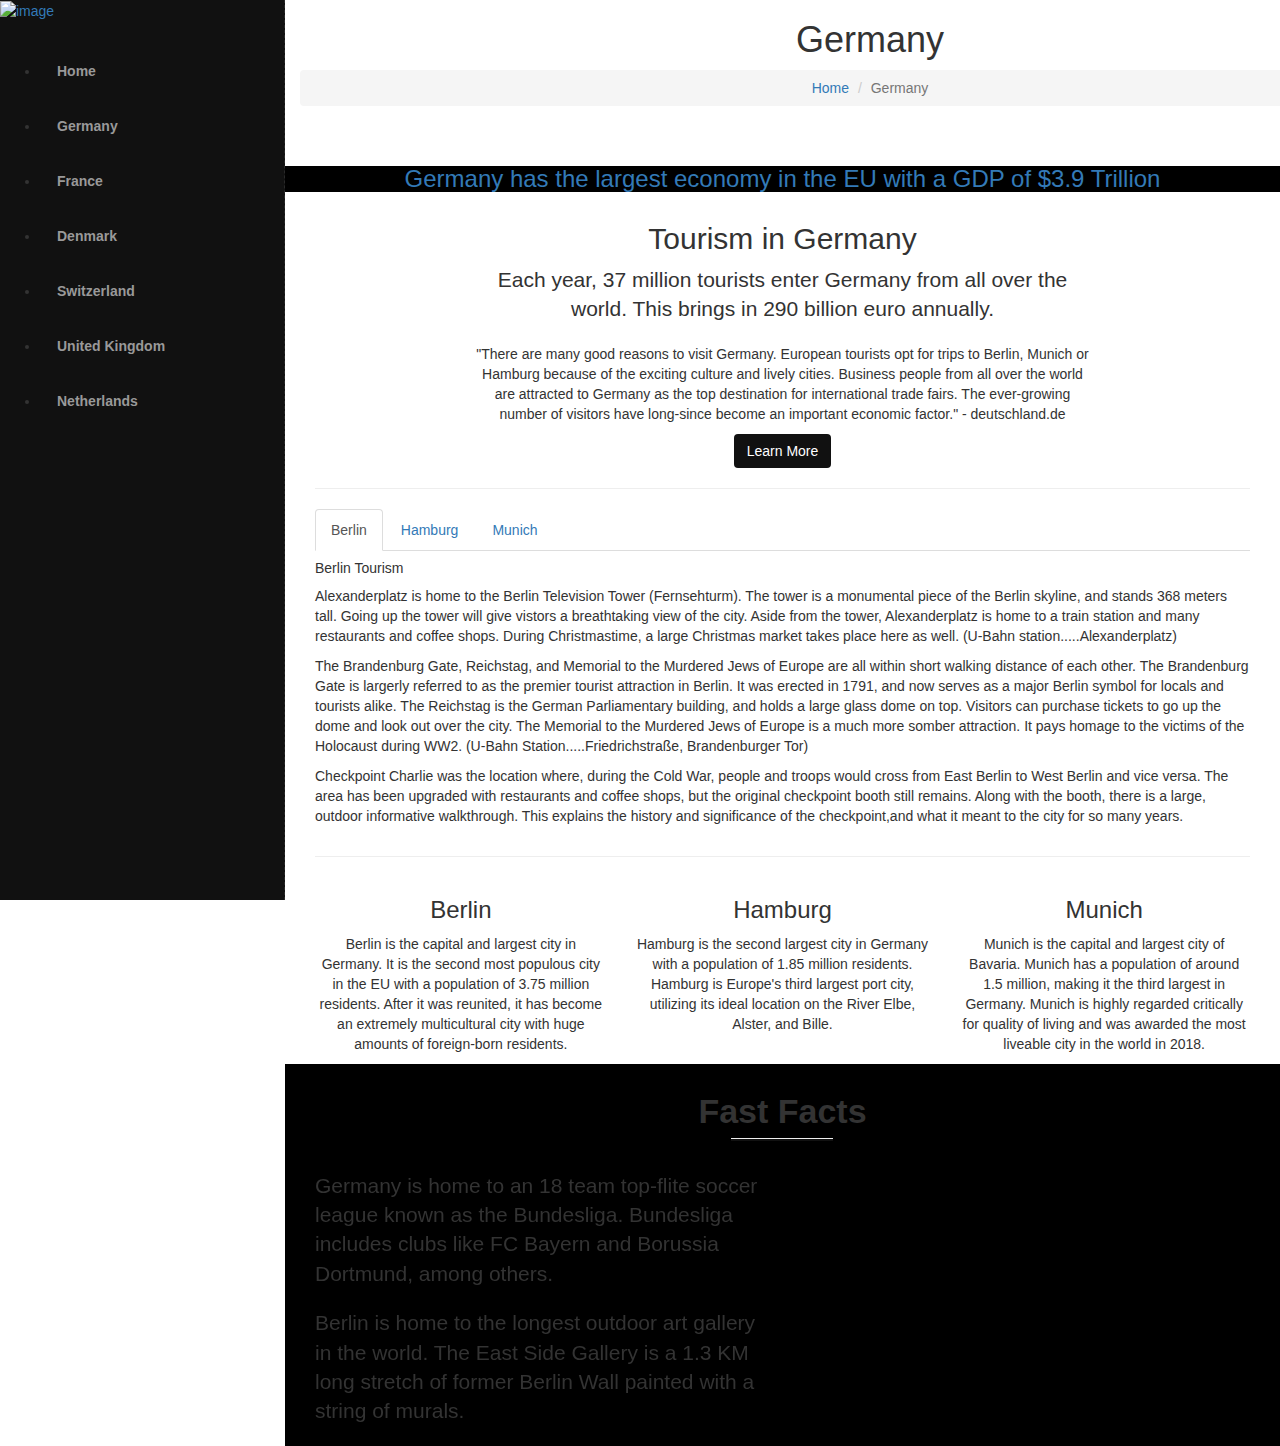
==== commit aa69bf6b: "in class merge" ====
--- a/about.html
+++ b/about.html
@@ -62,6 +62,7 @@
 					<a href="index.html"><img src="europeanunion.jpg" alt="image"></a>
 				</div>
 				<ul class="sidebar-nav">
+
 					<li><a href="index.html">Home</a></li>
                     <li><a class="active" href="about.html">Germany</a></li>
                     <li><a href="services.html">France</a></li>
@@ -228,6 +229,11 @@
                     </div><!-- end row -->
                 </div><!-- end container -->
             </div><!-- end section -->
+
+
+        </div>
+    </div><!-- end wrapper -->
+
     <a href="#" id="scroll-to-top" class="dmtop global-radius"><i class="fa fa-angle-up"></i></a>
 
     <!-- ALL JS FILES -->
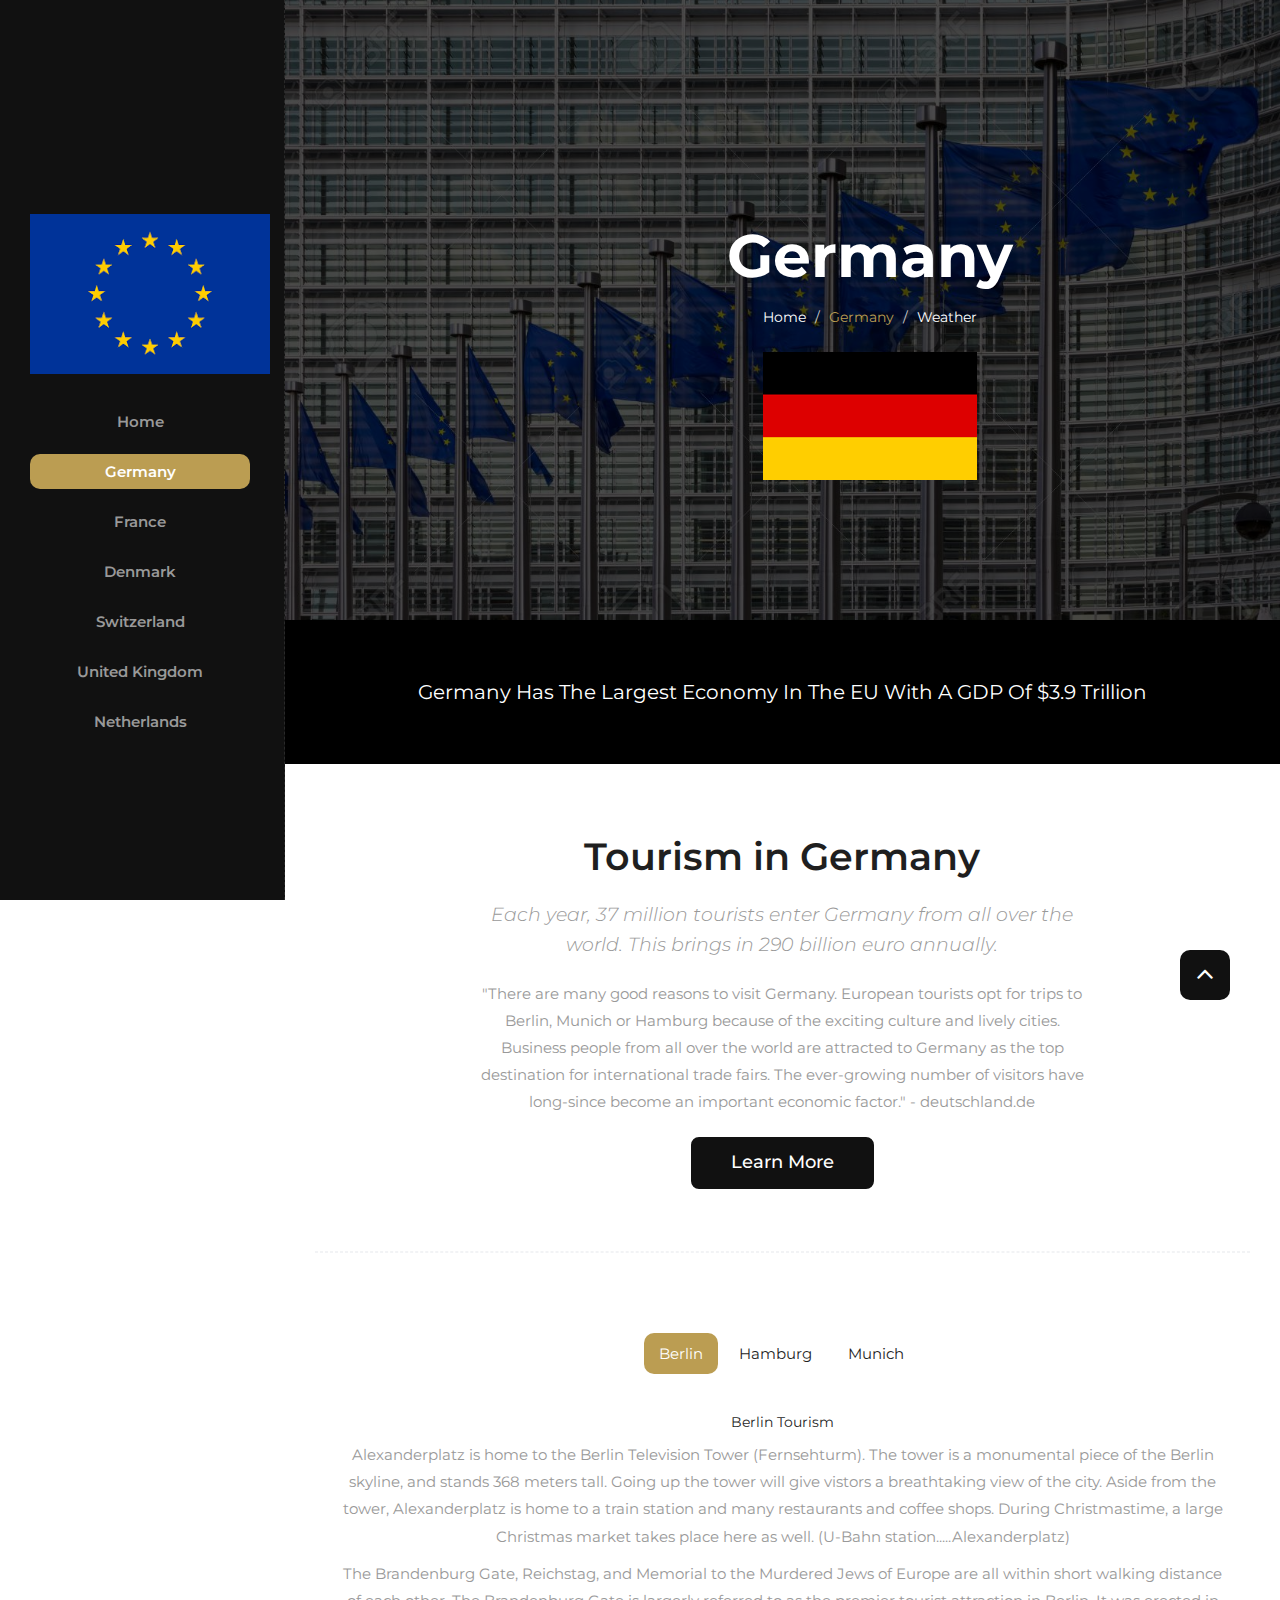
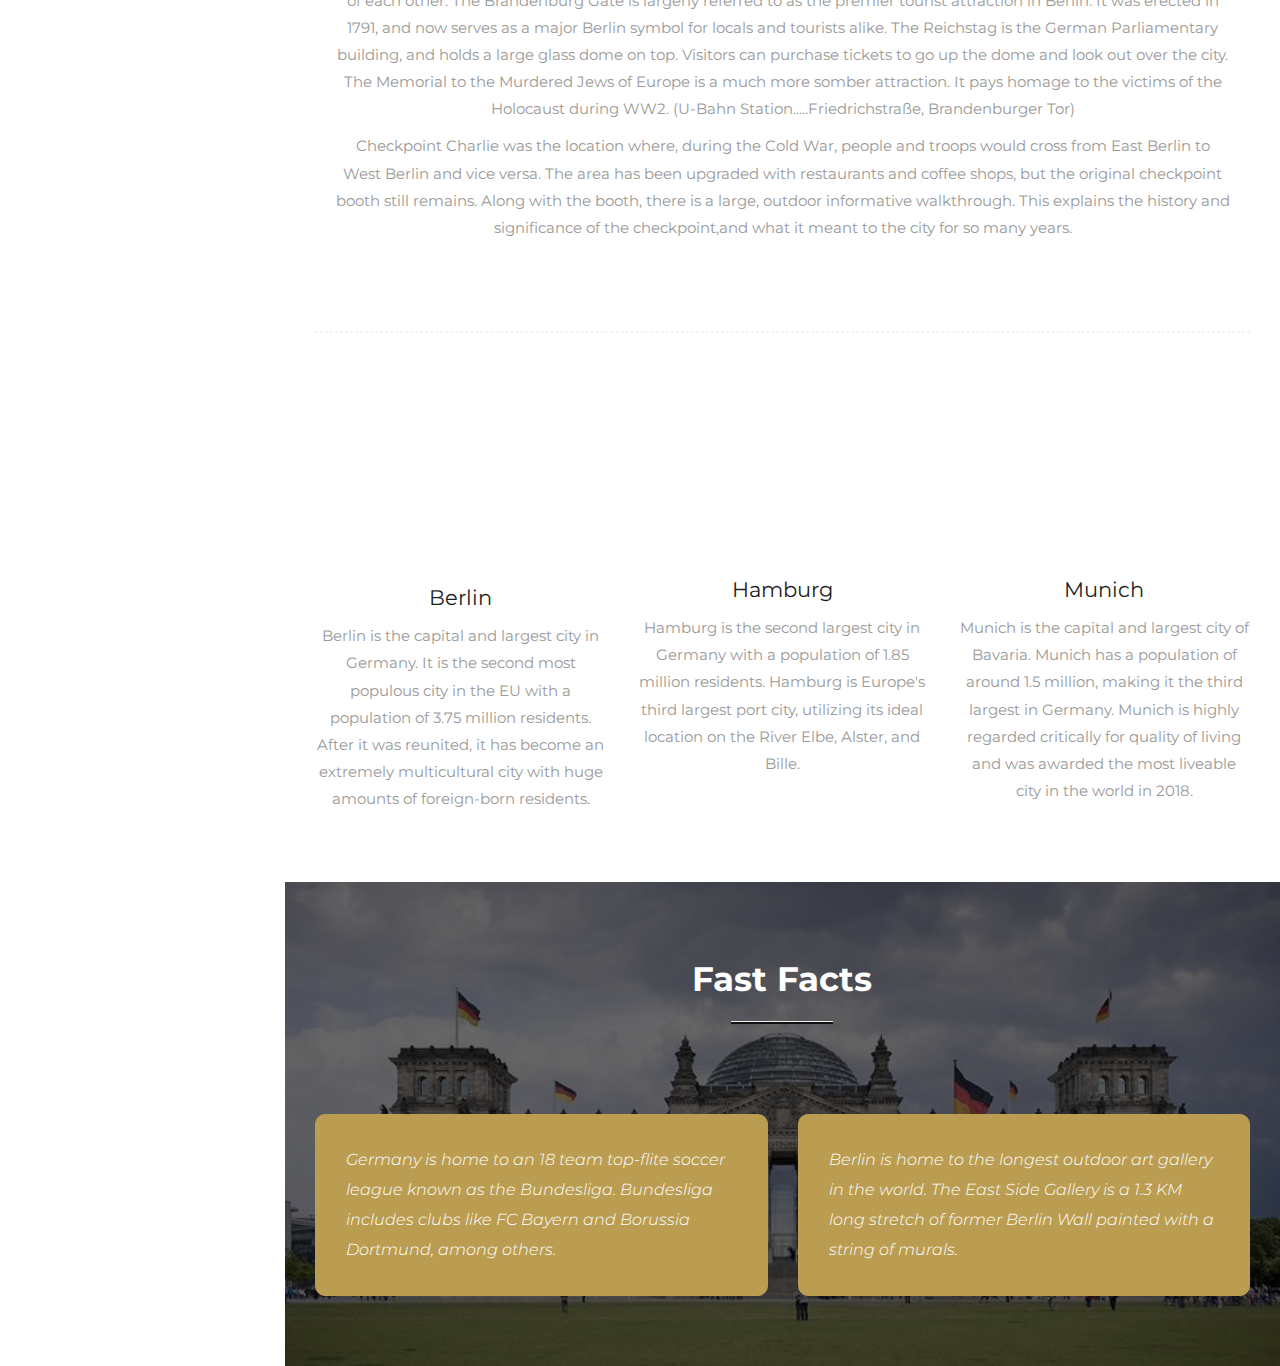
==== commit 326d6eda: "again" ====
--- a/about.html
+++ b/about.html
@@ -62,7 +62,6 @@
 					<a href="index.html"><img src="europeanunion.jpg" alt="image"></a>
 				</div>
 				<ul class="sidebar-nav">
-
 					<li><a href="index.html">Home</a></li>
                     <li><a class="active" href="about.html">Germany</a></li>
                     <li><a href="services.html">France</a></li>
@@ -89,8 +88,9 @@
 								</div>
 								<div class="clearfix"></div>
 								<ol class="breadcrumb">
-									<li><a href="index-3.html">Home</a></li>
+									<li><a href="index.html">Home</a></li>
 									<li class="active">Germany</li>
+                                    <li><a href="https://www.accuweather.com/en/de/berlin/10178/weather-forecast/178087">Weather</a></li>
 								</ol>
 								<div class="much">
 									<img src="germanflag.jpg" alt=""/>
@@ -229,11 +229,6 @@
                     </div><!-- end row -->
                 </div><!-- end container -->
             </div><!-- end section -->
-
-
-        </div>
-    </div><!-- end wrapper -->
-
     <a href="#" id="scroll-to-top" class="dmtop global-radius"><i class="fa fa-angle-up"></i></a>
 
     <!-- ALL JS FILES -->
--- a/style.css
+++ b/style.css
@@ -0,0 +1,2419 @@
+/*------------------------------------------------------------------
+    Version: 1.0
+-------------------------------------------------------------------*/
+
+
+/*------------------------------------------------------------------
+    [Table of contents]
+
+    1. IMPORT FONTS
+    2. IMPORT FILES
+    3. SKELETON
+    4. WP CORE
+    5. HEADER
+    6. SECTIONS
+    7. SECTIONS
+    8. PORTFOLIO
+    9. TESTIMONIALS
+    10. PRICING TABLES
+    11. ICON BOXES
+    12. MESSAGE BOXES
+    13. FEATURES
+    14. CONTACT
+    15. FOOTER
+    16. MISC
+    17. BUTTONS
+-------------------------------------------------------------------*/
+
+
+/*------------------------------------------------------------------
+    IMPORT FONTS
+-------------------------------------------------------------------*/
+
+@import url('https://fonts.googleapis.com/css?family=Montserrat:100,200,300,400,500,600,700|Noto+Serif:400,700');
+
+/*------------------------------------------------------------------
+    IMPORT FILES
+-------------------------------------------------------------------*/
+
+@import url(css/animate.css);
+@import url(css/animate.min.css);
+@import url(css/loading.css...);
+@import url(css/flaticon.css);
+@import url(css/prettyPhoto.css);
+@import url(css/owl.carousel.css);
+@import url(css/font-awesome.min.css);
+
+/*------------------------------------------------------------------
+    SKELETON
+-------------------------------------------------------------------*/
+
+body {
+    color: #999;
+    font-size: 15px;
+    font-family: 'Montserrat', sans-serif;
+    line-height: 1.80857;
+}
+
+body.demos .section {
+    background: url(images/bg.png) repeat top center #f2f3f5;
+}
+
+body.demos .section-title img {
+    max-width: 280px;
+    display: block;
+    margin: 10px auto;
+}
+
+body.demos .service-widget h3 {
+    border-bottom: 1px solid #ededed;
+    font-size: 18px;
+    padding: 20px 0;
+    background-color: #ffffff;
+}
+
+body.demos .service-widget {
+    margin: 0 0 30px;
+    padding: 30px;
+    background-color: #fff
+}
+
+body.demos .container-fluid {
+    max-width: 1080px
+}
+
+a {
+    color: #1f1f1f;
+    text-decoration: none !important;
+    outline: none !important;
+    -webkit-transition: all .3s ease-in-out;
+    -moz-transition: all .3s ease-in-out;
+    -ms-transition: all .3s ease-in-out;
+    -o-transition: all .3s ease-in-out;
+    transition: all .3s ease-in-out;
+}
+
+h1,
+h2,
+h3,
+h4,
+h5,
+h6 {
+    letter-spacing: 0;
+    font-weight: normal;
+    position: relative;
+    padding: 0 0 10px 0;
+    font-weight: normal;
+    line-height: 120% !important;
+    color: #1f1f1f;
+    margin: 0
+}
+
+h1 {
+    font-size: 24px
+}
+
+h2 {
+    font-size: 22px
+}
+
+h3 {
+    font-size: 18px
+}
+
+h4 {
+    font-size: 16px
+}
+
+h5 {
+    font-size: 14px
+}
+
+h6 {
+    font-size: 13px
+}
+
+h1 a,
+h2 a,
+h3 a,
+h4 a,
+h5 a,
+h6 a {
+    color: #212121;
+    text-decoration: none!important;
+    opacity: 1
+}
+
+h1 a:hover,
+h2 a:hover,
+h3 a:hover,
+h4 a:hover,
+h5 a:hover,
+h6 a:hover {
+    opacity: .8
+}
+
+a {
+    color: #1f1f1f;
+    text-decoration: none;
+    outline: none;
+}
+
+a,
+.btn {
+    text-decoration: none !important;
+    outline: none !important;
+    -webkit-transition: all .3s ease-in-out;
+    -moz-transition: all .3s ease-in-out;
+    -ms-transition: all .3s ease-in-out;
+    -o-transition: all .3s ease-in-out;
+    transition: all .3s ease-in-out;
+}
+
+.btn-custom {
+    margin-top: 20px;
+    background-color: transparent !important;
+    border: 2px solid #ddd;
+    padding: 12px 40px;
+    font-size: 16px;
+}
+
+.lead {
+    font-size: 18px;
+    line-height: 30px;
+    color: #767676;
+    margin: 0;
+    padding: 0;
+}
+
+blockquote {
+    margin: 20px 0 20px;
+    padding: 30px;
+}
+ul, li, ol{
+	list-style: none;
+	margin: 0px;
+	padding: 0px;
+}
+
+
+/*------------------------------------------------------------------
+    WP CORE
+-------------------------------------------------------------------*/
+
+.first {
+    clear: both
+}
+
+.last {
+    margin-right: 0
+}
+
+.alignnone {
+    margin: 5px 20px 20px 0;
+}
+
+.aligncenter,
+div.aligncenter {
+    display: block;
+    margin: 5px auto 5px auto;
+}
+
+.alignright {
+    float: right;
+    margin: 10px 0 20px 20px;
+}
+
+.alignleft {
+    float: left;
+    margin: 10px 20px 20px 0;
+}
+
+a img.alignright {
+    float: right;
+    margin: 10px 0 20px 20px;
+}
+
+a img.alignnone {
+    margin: 10px 20px 20px 0;
+}
+
+a img.alignleft {
+    float: left;
+    margin: 10px 20px 20px 0;
+}
+
+a img.aligncenter {
+    display: block;
+    margin-left: auto;
+    margin-right: auto
+}
+
+.wp-caption {
+    background: #fff;
+    border: 1px solid #f0f0f0;
+    max-width: 96%;
+    /* Image does not overflow the content area */
+    padding: 5px 3px 10px;
+    text-align: center;
+}
+
+.wp-caption.alignnone {
+    margin: 5px 20px 20px 0;
+}
+
+.wp-caption.alignleft {
+    margin: 5px 20px 20px 0;
+}
+
+.wp-caption.alignright {
+    margin: 5px 0 20px 20px;
+}
+
+.wp-caption img {
+    border: 0 none;
+    height: auto;
+    margin: 0;
+    max-width: 98.5%;
+    padding: 0;
+    width: auto;
+}
+
+.wp-caption p.wp-caption-text {
+    font-size: 11px;
+    line-height: 17px;
+    margin: 0;
+    padding: 0 4px 5px;
+}
+
+
+/* Text meant only for screen readers. */
+
+.screen-reader-text {
+    clip: rect(1px, 1px, 1px, 1px);
+    position: absolute !important;
+    height: 1px;
+    width: 1px;
+    overflow: hidden;
+}
+
+.screen-reader-text:focus {
+    background-color: #f1f1f1;
+    border-radius: 3px;
+    box-shadow: 0 0 2px 2px rgba(0, 0, 0, 0.6);
+    clip: auto !important;
+    color: #21759b;
+    display: block;
+    font-size: 14px;
+    font-size: 0.875rem;
+    font-weight: bold;
+    height: auto;
+    left: 5px;
+    line-height: normal;
+    padding: 15px 23px 14px;
+    text-decoration: none;
+    top: 5px;
+    width: auto;
+    z-index: 100000;
+    /* Above WP toolbar. */
+}
+
+
+/*------------------------------------------------------------------
+    HEADER
+-------------------------------------------------------------------*/
+
+.megamenu .nav,
+.megamenu .collapse,
+.megamenu .dropup,
+.megamenu .dropdown {
+    position: static;
+}
+
+.megamenu .container-fluid {
+    position: relative;
+}
+
+.megamenu .dropdown-menu {
+    left: auto;
+}
+
+.megamenu .megamenu-content {
+    padding: 20px 30px;
+}
+
+.megamenu .dropdown.megamenu-fw .dropdown-menu {
+    left: 0;
+    right: 0;
+}
+
+.megamenu .list-unstyled {
+    min-width: 200px;
+}
+
+.header_style_01 {
+    background-color: rgba(255, 255, 255, 0.1);
+    display: block;
+    left: 0;
+    padding: 20px 40px !important;
+    position: absolute;
+    right: 0;
+    top: 0;
+    width: 100%;
+    z-index: 111;
+}
+
+.header_style_01 .navbar-default {
+    background-color: transparent;
+    border: 0;
+}
+
+.header_style_01 .navbar,
+.header_style_01 .navbar-nav,
+.header_style_01 .navbar-default,
+.header_style_01 .nav {
+    margin-bottom: 0 !important;
+}
+
+.header_style_01 .navbar-brand {
+    padding: 2px 15px 0 15px;
+}
+
+.header_style_01 .navbar-default .navbar-nav > li > a {
+    border-radius: 0;
+    color: #ffffff !important;
+    font-size: 15px;
+    font-style: normal;
+    font-weight: 400;
+    text-transform: capitalize;
+    background-color: transparent;
+}
+
+.header_style_01 .navbar-default .navbar-nav > li a {
+    background-color: transparent !important;
+}
+
+.header_style_01 .navbar-default .navbar-nav > li:hover a,
+.header_style_01 .navbar-default .navbar-nav > li:focus a {
+    opacity: 0.7;
+    filter: alpha(opacity=70);
+    /* For IE8 and earlier */
+}
+
+.header_style_01 .navbar-right > li {
+    margin-top: 2px;
+    -webkit-transition: all .3s ease-in-out;
+    -moz-transition: all .3s ease-in-out;
+    -ms-transition: all .3s ease-in-out;
+    -o-transition: all .3s ease-in-out;
+    transition: all .3s ease-in-out;
+}
+
+.header_style_01 .navbar-right > li > a {
+    padding-bottom: 10px;
+    padding-top: 10px;
+}
+
+li.social-links {
+    margin: 0 8px;
+}
+
+li.social-links a {
+    padding: 13px 0 !important;
+}
+
+.affix-top {
+    overflow: hidden;
+    visibility: visible;
+    opacity: 1;
+    top: -100%;
+}
+
+.affix {
+    top: 0;
+    left: 0;
+    right: 0;
+    width: 100%;
+    padding: 20px 40px;
+    background-color: #1f1f1f !important;
+    -webkit-transition: visibility 0.95s ease-in-out, opacity 0.95s ease-in-out, bottom 0.95s ease-in-out, top 0.95s ease-in-out, left 0.95s ease-in-out, right 0.95s ease-in-out;
+    -moz-transition: visibility 0.95s ease-in-out, opacity 0.95s ease-in-out, bottom 0.95s ease-in-out, top 0.95s ease-in-out, left 0.95s ease-in-out, right 0.95s ease-in-out;
+    -o-transition: visibility 0.95s ease-in-out, opacity 0.95s ease-in-out, bottom 0.95s ease-in-out, top 0.95s ease-in-out, left 0.95s ease-in-out, right 0.95s ease-in-out;
+    transition: visibility 0.95s ease-in-out, opacity 0.95s ease-in-out, top 0.95s ease-in-out, bottom 0.95s ease-in-out, left 0.95s ease-in-out, right 0.95s ease-in-out;
+}
+
+.navbar-nav li {
+    position: relative;
+}
+
+.navbar-nav span {
+    font-size: 24px;
+    position: absolute;
+    right: 2px;
+    top: 13px;
+}
+
+
+body.barber_version .sidebar-nav li a.active{
+	background: #bb9d52;
+	color: #ffffff;
+}
+
+
+.side-top{
+	position: absolute;
+	top: 26%;
+	width: 280px;
+	text-align: center;
+	margin: -20px auto;
+	padding: 0 30px;
+	list-style: none;
+}
+
+#full-width .owl-dots{
+	display: inline-block;
+	position: absolute;
+	bottom: -50%;
+	width: 100%;
+	left: 0;
+	right: 0;
+	margin: 0 auto;
+	text-align: center;
+}
+#full-width .owl-dots .owl-dot {
+	display: inline-block;
+}
+#full-width .owl-dots .owl-dot span {
+    width: 8px;
+    height: 8px;
+    margin: 0 7px;
+    border-radius: 50%;
+    background: #ddd;
+	display: inline-block;
+}
+
+#full-width .owl-dots .owl-dot.active span {
+	background: #bb9d52;
+}
+
+
+/*------------------------------------------------------------------
+    SECTIONS
+-------------------------------------------------------------------*/
+
+.parallax {
+    background-attachment: fixed;
+    background-size: cover;
+    height: 100%;
+    padding: 120px 0;
+    position: relative;
+    width: 100%;
+}
+
+.parallax.parallax-off {
+    background-attachment: scroll !important;
+    display: block;
+    height: 100%;
+    min-height: 100%;
+    overflow: hidden;
+    position: relative;
+    background-position: center center;
+    vertical-align: sub;
+    width: 100%;
+    z-index: 2;
+}
+
+.parallax-off::before{
+	content: "";
+	position: absolute; 
+	width: 100%;
+	height: 100%;
+	background: rgba(0,0,0,.6);
+	left: 0px;
+	top: 0px;
+}
+
+
+.no-scroll-xy {
+    overflow: hidden !important;
+    -webkit-transition: all .4s ease-in-out;
+    -moz-transition: all .4s ease-in-out;
+    -ms-transition: all .4s ease-in-out;
+    -o-transition: all .4s ease-in-out;
+    transition: all .4s ease-in-out;
+}
+
+.section {
+    display: block;
+    position: relative;
+    overflow: hidden;
+    padding: 70px 0;
+}
+
+.noover {
+    overflow: visible;
+}
+
+.noover .btn-dark {
+    border: 0 !important;
+}
+
+.nopad {
+    padding: 0;
+}
+
+.nopadtop {
+    padding-top: 0;
+}
+
+.section.wb {
+    background-color: #ffffff;
+}
+
+.section.lb {
+    background-color: #f2f3f5;
+}
+
+.section.db {
+    background-color: #1f1f1f;
+}
+
+.section.color1 {
+    background-color: #448AFF;
+}
+
+.first-section {
+    display: block;
+    position: relative;
+    overflow: hidden;
+    padding: 16em 0 13em;
+}
+
+.first-section::before{
+	content: "";
+	position: absolute;
+	top: 0px;
+	left: 0px;
+	width: 100%;
+	height: 100%;
+	background: #000000;
+}
+.first-section::before{
+	opacity: 0.5;
+}
+
+.first-section h2 {
+    color: #ffffff;
+    font-size: 68px;
+    font-weight: 300;
+    text-transform: capitalize;
+    display: block;
+    margin: 0;
+    padding: 0 0 30px;
+    position: relative;
+}
+
+.big-tagline{
+	padding: 10px 0px;
+}
+
+.first-section .lead {
+    font-size: 21px;
+    font-weight: 300;
+    padding: 0 0 40px;
+    margin: 0;
+    line-height: inherit;
+    color: #ffffff;
+}
+
+.macbookright {
+    width: 980px;
+    position: absolute;
+    right: -15%;
+    bottom: -6%;
+}
+
+.section-title {
+    display: block;
+    position: relative;
+    margin-bottom: 60px;
+}
+
+.section-title p {
+    color: #999;
+    font-weight: 400;
+    font-size: 18px;
+    line-height: 33px;
+    margin: 0;
+}
+
+.section-title h3 {
+    font-size: 42px;
+    font-weight: 300;
+    line-height: 62px;
+    margin: 0 0 25px;
+    padding: 0;
+    text-transform: none;
+}
+
+.section.colorsection p,
+.section.colorsection h3,
+.section.db h3 {
+    color: #ffffff;
+}
+
+
+/*------------------------------------------------------------------
+    PORTFOLIO
+-------------------------------------------------------------------*/
+
+.item-h2,
+.item-h1 {
+    height: 100% !important;
+    height: auto !important;
+}
+
+.isotope-item {
+    z-index: 2;
+    padding: 0;
+}
+
+.isotope-hidden.isotope-item {
+    pointer-events: none;
+    z-index: 1;
+}
+
+.isotope,
+.isotope .isotope-item {
+    /* change duration value to whatever you like */
+    -webkit-transition-duration: 0.8s;
+    -moz-transition-duration: 0.8s;
+    transition-duration: 0.8s;
+}
+
+.isotope {
+    -webkit-transition-property: height, width;
+    -moz-transition-property: height, width;
+    transition-property: height, width;
+}
+
+.isotope .isotope-item {
+    -webkit-transition-property: -webkit-transform, opacity;
+    -moz-transition-property: -moz-transform, opacity;
+    transition-property: transform, opacity;
+}
+
+.portfolio-filter ul {
+    padding: 0;
+    z-index: 2;
+    display: block;
+    position: relative;
+    margin: 0;
+}
+
+.portfolio-filter ul li {
+    border-radius: 0;
+    display: inline-block;
+    margin: 0 5px 0 0;
+    text-decoration: none;
+    text-transform: uppercase;
+    vertical-align: middle;
+}
+
+.portfolio-filter ul li:last-child:after {
+    content: "";
+}
+
+.portfolio-filter ul li .btn-dark {
+    box-shadow: none;
+    background-color: transparent;
+    border: 1px solid #e6e7e6 !important;
+    color: #1f1f1f;
+    font-weight: 400;
+    font-size: 13px;
+    padding: 10px 30px;
+}
+
+.da-thumbs {
+    list-style: none;
+    position: relative;
+    padding: 0;
+}
+
+.da-thumbs .pitem {
+    margin: 0;
+    padding: 15px;
+    position: relative;
+}
+
+.da-thumbs .pitem a,
+.da-thumbs .pitem a img {
+    display: block;
+    position: relative;
+}
+
+.da-thumbs .pitem a {
+    overflow: hidden;
+}
+
+.da-thumbs .pitem a div {
+    position: absolute;
+    background-color: rgba(0, 0, 0, 0.8);
+    width: 100%;
+    height: 100%;
+}
+
+.da-thumbs .pitem a div h3 {
+    display: block;
+    color: #ffffff;
+    font-size: 20px;
+    padding: 30px 15px;
+    text-transform: capitalize;
+    font-weight: normal;
+}
+
+.da-thumbs .pitem a div h3 small {
+    display: block;
+    color: #ffffff;
+    margin-top: 5px;
+    font-size: 13px;
+    font-weight: 300;
+}
+
+.da-thumbs .pitem a div i {
+    background-color: #1f1f1f;
+    position: absolute;
+    color: #ffffff !important;
+    bottom: 0;
+    font-size: 15px;
+    z-index: 12;
+    right: 0;
+    width: 40px;
+    height: 40px;
+    line-height: 40px;
+    text-align: center;
+}
+
+
+/*------------------------------------------------------------------
+    TESTIMONIALS
+-------------------------------------------------------------------*/
+
+.logos img {
+    margin: auto;
+    display: block;
+    text-align: center;
+    width: 100%;
+    opacity: 0.3;
+}
+
+.logos img:hover {
+    opacity: 0.5;
+}
+
+.desc h3 i {
+    color: #111111;
+    font-size: 37px;
+    vertical-align: middle;
+    margin-right: 12px;
+}
+
+.desc {
+    padding: 30px;
+    position: relative;
+    background: #bb9d52;
+    border: 1px solid #bb9d52;
+	border-radius: 10px;
+}
+
+.testi-meta {
+    display: block;
+    margin-top: 20px;
+	text-align: right;
+}
+
+.testimonial h4 {
+    font-size: 18px;
+    color: #ffffff;
+    padding: 13px 0 0;
+}
+
+.testimonial img {
+    max-width: 55px;
+}
+
+.testimonial small {
+    margin-top: 7px;
+    font-size: 16px;
+    display: block;
+}
+
+.testimonial {
+    background-color: transparent;
+}
+
+.testimonial h3 {
+    padding: 0 0 10px;
+    font-size: 20px;
+    font-weight: 300;
+}
+
+.testimonial small,
+.testimonial .lead {
+    background-color: transparent;
+    color: #ffffff;
+    display: block;
+    font-size: 16px;
+    font-style: italic;
+    line-height: 30px;
+    margin: 0;
+    padding: 0;
+    position: relative;
+}
+
+.testimonial p:after {
+    display: none;
+}
+
+
+/*------------------------------------------------------------------
+    PRICING TABLES
+-------------------------------------------------------------------*/
+
+.pricing-table {
+    margin: 50px 0 0 0;
+    background: #fff;
+    box-shadow: 0 5px 14px rgba(0, 0, 0, 0.1);
+}
+
+.pricing-table i {
+    width: 30px;
+    color: #c2c2c2;
+    display: inline-block;
+    margin-right: 10px;
+    padding-right: 5px;
+    border-right: 1px solid #ececec;
+}
+
+.pricing-table .btn-dark {
+    padding: 10px 24px;
+    font-size: 15px;
+}
+
+.pricing-table strong {
+    font-weight: 600;
+    margin-right: 6px;
+    color: #1f1f1f;
+}
+
+.pricing-table-header {
+    padding: 30px 0 25px 0;
+    background: #ffffff;
+}
+
+.pricing-table-header h2 {
+    font-size: 31px;
+    margin: 0;
+    padding: 0;
+    font-weight: 300;
+}
+
+.pricing-table-header h3 {
+    font-size: 15px;
+    font-weight: 600;
+    color: #aaaaaa;
+    margin-top: 10px;
+    text-transform: uppercase;
+}
+
+.pricing-table-space {
+    height: 10px;
+}
+
+.pricing-table-text {
+    margin: 15px 30px 0 30px;
+    padding: 0 10px 15px 10px;
+    border-bottom: 1px solid #ececec;
+    font-weight: 300;
+    line-height: 30px;
+    color: #c2c2c2;
+    font-size: 16px;
+}
+
+.pricing-table-text p {
+    font-weight: 400;
+}
+
+.pricing-table-features {
+    margin: 15px 30px 0 30px;
+    padding: 0 10px 15px 30px;
+    border-bottom: 1px solid #ececec;
+    text-align: left;
+    line-height: 30px;
+    font-size: 16px;
+    color: #c2c2c2;
+}
+
+.pricing-table-highlighted h3,
+.pricing-table-highlighted h2 {
+    color: #ffffff !important;
+}
+
+.pricing-table-sign-up {
+    margin-top: 25px;
+    padding-bottom: 30px;
+}
+
+
+/* Highlighted table */
+
+.pricing-table-highlighted {
+    margin-top: 0;
+}
+
+.m130 {
+    margin-top: 130px;
+}
+
+.nav-pills {
+    border: 1px solid #e1e1e1;
+}
+
+.nav-pills > li {
+    width: 50%;
+    padding: 10px;
+    float: left;
+    margin: 0 !important;
+}
+
+.nav-pills > li > a {
+    margin: 0!important;
+    text-align: center;
+    background-color: #f4f4f4;
+}
+
+.about-tab .nav-tabs{
+	border: none;
+	padding: 20px;
+	display: block;
+	text-align: center;
+}
+.about-tab .nav-tabs > li{
+	margin: 0px;
+	display: inline-block;
+	text-align: center;
+	float: none;
+}
+
+.about-tab .nav-tabs > li a{
+	border-radius: 10px;
+	border: none;
+}
+body.barber_version .about-tab .nav-tabs > li a:hover{
+	color: #ffffff;
+	background: #111111;
+	border: none;
+}
+.about-tab .nav-tabs > li.active > a{
+	border: none;
+	background: #bb9d52;
+	color: #ffffff;
+}
+
+.about-tab .tab-content > .tab-pane{
+	padding: 20px;
+	text-align: center;
+}
+.about-tab .tab-content > .tab-pane ul li{
+	display: inline-block;
+	margin: 0px 10px;
+}
+.about-tab .tab-content > .tab-pane ul li i{
+	margin-right: 15px;
+}
+
+
+/*------------------------------------------------------------------
+    ICON BOXES
+-------------------------------------------------------------------*/
+
+.icon-wrapper {
+    position: relative;
+    cursor: pointer;
+    display: block;
+    z-index: 1;
+}
+
+.icon-wrapper i {
+    width: 75px;
+    height: 75px;
+    text-align: center;
+    line-height: 75px;
+    font-size: 28px;
+    background-color: #f2f3f5;
+    color: #1f1f1f;
+    margin-top: 0;
+}
+
+.small-icons.icon-wrapper:hover i,
+.small-icons.icon-wrapper:hover i:hover,
+.small-icons.icon-wrapper i {
+    width: auto !important;
+    height: auto !important;
+    line-height: 1 !important;
+    padding: 0 !important;
+    color: #e3e3e3 !important;
+    background-color: transparent !important;
+    background: none !important;
+    margin-right: 10px !important;
+    vertical-align: middle;
+    font-size: 24px !important;
+}
+
+.small-icons.icon-wrapper h3 {
+    font-size: 18px;
+    padding-bottom: 5px;
+}
+
+.small-icons.icon-wrapper p {
+    padding: 0;
+    margin: 0;
+}
+
+.icon-wrapper h3 {
+    font-size: 21px;
+    padding: 0 0 15px;
+    margin: 0;
+}
+
+.icon-wrapper p {
+    margin-bottom: 0;
+    padding-left: 95px;
+}
+
+.icon-wrapper p small {
+    display: block;
+    color: #999;
+    margin-top: 10px;
+    text-transform: none;
+    font-weight: 600;
+    font-size: 16px;
+}
+
+.icon-wrapper p small:after {
+    content: "\f105";
+    font-family: FontAwesome;
+    margin-left: 5px;
+    font-size: 11px;
+}
+
+.effect-1 {
+    display: inline-block;
+    cursor: pointer;
+    text-align: center;
+    position: relative;
+    text-decoration: none;
+    z-index: 1;
+}
+
+.effect-1:after {
+    pointer-events: none;
+    position: absolute;
+    width: 100%;
+    height: 100%;
+    border-radius: 50%;
+    content: '';
+    -webkit-box-sizing: content-box;
+    -moz-box-sizing: content-box;
+    box-sizing: content-box;
+}
+
+.effect-1 {
+    -webkit-transition: background 0.2s, color 0.2s;
+    -moz-transition: background 0.2s, color 0.2s;
+    transition: background 0.2s, color 0.2s;
+}
+
+.effect-1:after {
+    top: -2px;
+    left: -2px;
+    padding: 2px;
+    box-shadow: 0 0 0 2px #2750ff;
+    -webkit-transition: -webkit-transform 0.2s, opacity 0.2s;
+    -webkit-transform: scale(.8);
+    -moz-transition: -moz-transform 0.2s, opacity 0.2s;
+    -moz-transform: scale(.8);
+    -ms-transform: scale(.8);
+    transition: transform 0.2s, opacity 0.2s;
+    transform: scale(.8);
+    opacity: 0;
+}
+
+.effect-1:hover:after {
+    -webkit-transform: scale(1);
+    -moz-transform: scale(1);
+    -ms-transform: scale(1);
+    transform: scale(1);
+    opacity: 1;
+}
+
+.effect-1:after {
+    -webkit-transform: scale(1.2);
+    -moz-transform: scale(1.2);
+    -ms-transform: scale(1.2);
+    transform: scale(1.2);
+}
+
+.effect-1:hover:after {
+    -webkit-transform: scale(1);
+    -moz-transform: scale(1);
+    -ms-transform: scale(1);
+    transform: scale(1);
+    opacity: 1;
+}
+
+
+/*------------------------------------------------------------------
+    MESSAGE BOXES
+-------------------------------------------------------------------*/
+
+.service-widget h3 {
+    font-size: 21px;
+    color: #ffffff;
+    padding: 20px 0 12px;
+    margin: 0;
+}
+
+.service-widget h3 a,
+.section.wb .service-widget h3,
+.section.lb .service-widget h3 {
+    color: #1f1f1f;
+}
+
+.service-widget p {
+    margin-bottom: 0;
+    padding-bottom: 0;
+}
+
+.message-box h4 {
+    text-transform: uppercase;
+    padding: 0;
+    margin: 0 0 5px;
+    font-weight: 600;
+    letter-spacing: 0.5px;
+    font-size: 15px;
+    color: #999;
+}
+
+.message-box h2 {
+    font-size: 38px;
+    font-weight: 600;
+    padding: 0 0 10px;
+    margin: 0;
+    line-height: 62px;
+    margin-top: 0;
+    text-transform: none;
+}
+
+.message-box p {
+    margin-bottom: 20px;
+}
+
+.message-box .lead {
+    padding-top: 10px;
+    font-size: 19px;
+    font-style: italic;
+    color: #999;
+    padding-bottom: 0;
+}
+
+.post-media {
+    position: relative;
+}
+
+.post-media img {
+    width: 100%;
+}
+
+.playbutton {
+    position: absolute;
+    color: #ffffff !important;
+    top: 40%;
+    font-size: 60px;
+    z-index: 12;
+    left: 0;
+    right: 0;
+    text-align: center;
+    margin: -20px auto;
+}
+
+.hoverbutton {
+    background-color: rgba(255, 255, 255, 0.8);
+    position: absolute;
+    color: #1f1f1f !important;
+    top: 48%;
+    font-size: 21px;
+    z-index: 12;
+    left: 0;
+    opacity: 0;
+    right: 0;
+    width: 50px;
+    height: 50px;
+    line-height: 50px;
+    text-align: center;
+    margin: -20px auto;
+}
+
+.service-widget:hover .hoverbutton {
+    opacity: 1;
+}
+
+hr.hr1 {
+    position: relative;
+    margin: 60px 0;
+    border: 1px dashed #f2f3f5;
+}
+
+hr.hr2 {
+    position: relative;
+    margin: 17px 0;
+    border: 1px dashed #f2f3f5;
+}
+
+hr.hr3 {
+    position: relative;
+    margin: 25px 0 30px 0;
+    border: 1px dashed #f2f3f5;
+}
+
+hr.invis {
+    border-color: transparent;
+}
+
+hr.invis1 {
+    margin: 10px 0;
+    border-color: transparent;
+}
+
+.section.parallax hr.hr1 {
+    border-color: rgba(255, 255, 255, 0.1);
+}
+
+.sep1 {
+    display: block;
+    position: absolute;
+    content: '';
+    width: 40px;
+    height: 40px;
+    bottom: -20px;
+    left: 50%;
+    margin-left: -14px;
+    background-color: #1f1f1f;
+    -ms-transform: rotate(45deg);
+    -webkit-transform: rotate(45deg);
+    transform: rotate(45deg);
+    z-index: 1;
+}
+
+.sep2 {
+    display: block;
+    position: absolute;
+    content: '';
+    width: 40px;
+    height: 40px;
+    top: -20px;
+    left: 50%;
+    margin-left: -14px;
+    background-color: #1f1f1f;
+    -ms-transform: rotate(45deg);
+    -webkit-transform: rotate(45deg);
+    transform: rotate(45deg);
+    z-index: 1;
+}
+
+
+/* Divider Styles */
+
+.divider-wrapper {
+    width: 100%;
+    box-shadow: 0 5px 14px rgba(0, 0, 0, 0.1);
+    height: 540px;
+    margin: 0 auto;
+    position: relative;
+}
+
+.divider-wrapper:hover {
+    cursor: none;
+}
+
+.divider-bar {
+    position: absolute;
+    width: 10px;
+    left: 50%;
+    top: -10px;
+    bottom: -15px;
+}
+
+.code-wrapper {
+    border: 1px solid #ffffff;
+    display: block;
+    overflow: hidden;
+    width: 100%;
+    height: 100%;
+    position: relative;
+    background: url("uploads/code.jpg") no-repeat;
+}
+
+.design-wrapper {
+    overflow: hidden;
+    position: absolute;
+    top: 0;
+    left: 0;
+    right: 0;
+    bottom: 0;
+    -webkit-transform: translateX(50%);
+    transform: translateX(50%);
+}
+
+.design-image {
+    display: block;
+    width: 100%;
+    height: 100%;
+    position: relative;
+    -webkit-transform: translateX(-50%);
+    transform: translateX(-50%);
+    background: url("uploads/design.jpg") no-repeat;
+}
+
+
+/*------------------------------------------------------------------
+    FEATURES
+-------------------------------------------------------------------*/
+
+.customwidget h1 {
+    font-size: 44px;
+    color: #ffffff;
+    padding: 15px 0 25px;
+    margin: 0;
+    line-height: 1 !important;
+    font-weight: 300;
+}
+
+.customwidget ul {
+    padding: 0;
+    display: block;
+    margin-bottom: 30px;
+}
+
+.customwidget li i {
+    margin-right: 5px;
+}
+
+.customwidget li {
+    color: #ffffff;
+    margin-right: 10px;
+}
+
+.image-center img {
+    position: relative;
+    margin: 0 0 -208px;
+    z-index: 10;
+    padding-right: 30px;
+    text-align: center;
+}
+
+.customwidget p {
+    font-style: italic;
+    font-size: 18px;
+    padding: 0 0 10px;
+}
+
+.img-center img {
+    width: 100%;
+    box-shadow: 0 5px 14px rgba(0, 0, 0, 0.1);
+}
+
+.img-center {
+    margin: auto;
+}
+
+#features li p {
+    margin-bottom: 0;
+    padding-bottom: 0;
+}
+
+#features li {
+    display: table;
+    width: 100%;
+    margin: 35px 0;
+    cursor: pointer;
+}
+
+.features-left,
+.features-right {
+    padding: 0 10px;
+}
+
+.features-right li:last-child,
+.features-left li:last-child {
+    margin-bottom: 0px;
+    padding-bottom: 0 !important;
+}
+
+.features-right li i,
+.features-left li i {
+    width: 68px;
+    height: 68px;
+    line-height: 68px;
+    display: table;
+    border-radius: 50%;
+    font-size: 26px;
+    background-color: #f2f3f5;
+    margin: 0 auto 22px;
+    position: relative;
+    text-align: center;
+    z-index: 55;
+    transition: .4s;
+    padding: 0;
+}
+
+#features i img {
+    display: table;
+    margin: 0 auto;
+}
+
+.features-left li i:before,
+.features-right li i:before {
+    text-align: center;
+}
+
+.features-right li i .ico-current,
+.features-left li i .ico-current {
+    opacity: 1;
+    transition: .4s;
+    visibility: visible;
+}
+
+.features-right li i .ico-hover,
+.features-left li i .ico-hover {
+    opacity: 0;
+    transition: .4s;
+    visibility: hidden;
+    top: 19px;
+}
+
+.features-right li:hover .ico-current,
+.features-left li:hover .ico-current {
+    opacity: 0;
+    transition: .4s;
+    visibility: hidden;
+}
+
+.features-right li:hover .ico-hover,
+.features-left li:hover .ico-hover {
+    opacity: 1;
+    transition: .4s;
+    visibility: visible;
+}
+
+.features-right i {
+    float: left;
+}
+
+.fr-inner {
+    margin-left: 90px;
+}
+
+.features-left i {
+    float: right;
+}
+
+.fl-inner {
+    text-align: right;
+    margin-right: 90px;
+}
+
+#features h4 {
+    text-transform: capitalize;
+    margin: 0;
+    font-size: 19px;
+}
+
+
+/*------------------------------------------------------------------
+    CONTACT
+-------------------------------------------------------------------*/
+
+.bootstrap-select {
+    width: 100% \0;
+    /*IE9 and below*/
+}
+
+.bootstrap-select > .dropdown-toggle {
+    width: 100%;
+    padding-right: 25px;
+}
+
+.has-error .bootstrap-select .dropdown-toggle,
+.error .bootstrap-select .dropdown-toggle {
+    border-color: #b94a48;
+}
+
+.bootstrap-select.fit-width {
+    width: auto !important;
+}
+
+.bootstrap-select:not([class*="col-"]):not([class*="form-control"]):not(.input-group-btn) {
+    width: 100%;
+}
+
+.bootstrap-select .dropdown-toggle:focus {
+    outline: thin dotted #333333 !important;
+    outline: 5px auto -webkit-focus-ring-color !important;
+    outline-offset: -2px;
+}
+
+.bootstrap-select.form-control {
+    margin-bottom: 0;
+    padding: 0;
+    border: none;
+}
+
+.bootstrap-select.form-control:not([class*="col-"]) {
+    width: 100%;
+}
+
+.bootstrap-select.form-control.input-group-btn {
+    z-index: auto;
+}
+
+.bootstrap-select.btn-group:not(.input-group-btn),
+.bootstrap-select.btn-group[class*="col-"] {
+    float: none;
+    display: inline-block;
+    margin-left: 0;
+}
+
+.bootstrap-select.btn-group.dropdown-menu-right,
+.bootstrap-select.btn-group[class*="col-"].dropdown-menu-right,
+.row .bootstrap-select.btn-group[class*="col-"].dropdown-menu-right {
+    float: right;
+}
+
+.form-inline .bootstrap-select.btn-group,
+.form-horizontal .bootstrap-select.btn-group,
+.form-group .bootstrap-select.btn-group {
+    margin-bottom: 0;
+}
+
+.form-group-lg .bootstrap-select.btn-group.form-control,
+.form-group-sm .bootstrap-select.btn-group.form-control {
+    padding: 0;
+}
+
+.form-inline .bootstrap-select.btn-group .form-control {
+    width: 100%;
+}
+
+.bootstrap-select.btn-group.disabled,
+.bootstrap-select.btn-group > .disabled {
+    cursor: not-allowed;
+}
+
+.bootstrap-select.btn-group.disabled:focus,
+.bootstrap-select.btn-group > .disabled:focus {
+    outline: none !important;
+}
+
+.bootstrap-select.btn-group .dropdown-toggle .filter-option {
+    display: inline-block;
+    overflow: hidden;
+    width: 100%;
+    text-align: left;
+}
+
+.bootstrap-select.btn-group .dropdown-toggle .fa-angle-down {
+    position: absolute;
+    top: 30% !important;
+    right: -5px;
+    vertical-align: middle;
+}
+
+.bootstrap-select.btn-group[class*="col-"] .dropdown-toggle {
+    width: 100%;
+}
+
+.bootstrap-select.btn-group .dropdown-menu {
+    border: 1px solid #ededed;
+    box-shadow: none;
+    box-sizing: border-box;
+    min-width: 100%;
+    padding: 20px 10px;
+    z-index: 1035;
+}
+
+.dropdown-menu > li > a {
+    background-color: transparent !important;
+    color: #bcbcbc !important;
+    font-size: 15px;
+    padding: 10px 20px;
+}
+
+.bootstrap-select.btn-group .dropdown-menu.inner {
+    position: static;
+    float: none;
+    border: 0;
+    padding: 0;
+    margin: 0;
+    border-radius: 0;
+    -webkit-box-shadow: none;
+    box-shadow: none;
+}
+
+.bootstrap-select.btn-group .dropdown-menu li {
+    position: relative;
+}
+
+.bootstrap-select.btn-group .dropdown-menu li.active small {
+    color: #fff;
+}
+
+.bootstrap-select.btn-group .dropdown-menu li.disabled a {
+    cursor: not-allowed;
+}
+
+.bootstrap-select.btn-group .dropdown-menu li a {
+    cursor: pointer;
+}
+
+.bootstrap-select.btn-group .dropdown-menu li a.opt {
+    position: relative;
+    padding-left: 2.25em;
+}
+
+.bootstrap-select.btn-group .dropdown-menu li a span.check-mark {
+    display: none;
+}
+
+.bootstrap-select.btn-group .dropdown-menu li a span.text {
+    display: inline-block;
+}
+
+.bootstrap-select.btn-group .dropdown-menu li small {
+    padding-left: 0.5em;
+}
+
+.bootstrap-select.btn-group .dropdown-menu .notify {
+    position: absolute;
+    bottom: 5px;
+    width: 96%;
+    margin: 0 2%;
+    min-height: 26px;
+    padding: 3px 5px;
+    background: #f5f5f5;
+    border: 1px solid #e3e3e3;
+    -webkit-box-shadow: inset 0 1px 1px rgba(0, 0, 0, 0.05);
+    box-shadow: inset 0 1px 1px rgba(0, 0, 0, 0.05);
+    pointer-events: none;
+    opacity: 0.9;
+    -webkit-box-sizing: border-box;
+    -moz-box-sizing: border-box;
+    box-sizing: border-box;
+}
+
+.bootstrap-select.btn-group .no-results {
+    padding: 3px;
+    background: #f5f5f5;
+    margin: 0 5px;
+    white-space: nowrap;
+}
+
+.bootstrap-select.btn-group.fit-width .dropdown-toggle .filter-option {
+    position: static;
+}
+
+.bootstrap-select.btn-group.fit-width .dropdown-toggle .caret {
+    position: static;
+    top: auto;
+    margin-top: 4px;
+}
+
+.bootstrap-select.btn-group.show-tick .dropdown-menu li.selected a span.check-mark {
+    position: absolute;
+    display: inline-block;
+    right: 15px;
+    margin-top: 5px;
+}
+
+.bootstrap-select.btn-group.show-tick .dropdown-menu li a span.text {
+    margin-right: 34px;
+}
+
+.bootstrap-select.show-menu-arrow.open > .dropdown-toggle {
+    z-index: 1036;
+}
+
+.bootstrap-select.show-menu-arrow .dropdown-toggle:before {
+    content: '';
+    border-left: 7px solid transparent;
+    border-right: 7px solid transparent;
+    border-bottom: 7px solid rgba(204, 204, 204, 0.2);
+    position: absolute;
+    bottom: -4px;
+    left: 9px;
+    display: none;
+}
+
+.bootstrap-select.show-menu-arrow .dropdown-toggle:after {
+    content: '';
+    border-left: 6px solid transparent;
+    border-right: 6px solid transparent;
+    border-bottom: 6px solid white;
+    position: absolute;
+    bottom: -4px;
+    left: 10px;
+    display: none;
+}
+
+.bootstrap-select.show-menu-arrow.dropup .dropdown-toggle:before {
+    bottom: auto;
+    top: -3px;
+    border-top: 7px solid rgba(204, 204, 204, 0.2);
+    border-bottom: 0;
+}
+
+.bootstrap-select.show-menu-arrow.dropup .dropdown-toggle:after {
+    bottom: auto;
+    top: -3px;
+    border-top: 6px solid white;
+    border-bottom: 0;
+}
+
+.bootstrap-select.show-menu-arrow.pull-right .dropdown-toggle:before {
+    right: 12px;
+    left: auto;
+}
+
+.bootstrap-select.show-menu-arrow.pull-right .dropdown-toggle:after {
+    right: 13px;
+    left: auto;
+}
+
+.bootstrap-select.show-menu-arrow.open > .dropdown-toggle:before,
+.bootstrap-select.show-menu-arrow.open > .dropdown-toggle:after {
+    display: block;
+}
+
+.bs-searchbox,
+.bs-actionsbox,
+.bs-donebutton {
+    padding: 4px 8px;
+}
+
+.bs-actionsbox {
+    float: left;
+    width: 100%;
+    -webkit-box-sizing: border-box;
+    -moz-box-sizing: border-box;
+    box-sizing: border-box;
+}
+
+.bs-actionsbox .btn-group button {
+    width: 50%;
+}
+
+.bs-donebutton {
+    float: left;
+    width: 100%;
+    -webkit-box-sizing: border-box;
+    -moz-box-sizing: border-box;
+    box-sizing: border-box;
+}
+
+.bs-donebutton .btn-group button {
+    width: 100%;
+}
+
+.bs-searchbox + .bs-actionsbox {
+    padding: 0 8px 4px;
+}
+
+.bs-searchbox .form-control {
+    margin-bottom: 0;
+    width: 100%;
+}
+
+select.bs-select-hidden,
+select.selectpicker {
+    display: none !important;
+}
+
+select.mobile-device {
+    position: absolute !important;
+    top: 0;
+    left: 0;
+    display: block !important;
+    width: 100%;
+    height: 100% !important;
+    opacity: 0;
+}
+
+
+/*# sourceMappingURL=bootstrap-select.css.map */
+
+.bootstrap-select > .btn {
+    background: rgba(0, 0, 0, 0) none repeat scroll 0 0;
+    font-size: 15px;
+    height: 33px;
+    box-shadow: none !important;
+    border: 0 !important;
+    padding: 0;
+    width: 100%;
+    color: #bcbcbc !important;
+}
+
+.contact_form {
+    border: 1px solid #ededed;
+    box-shadow: 0 5px 14px rgba(0, 0, 0, 0.1);
+    background-color: #f2f3f5;
+    padding: 40px 30px;
+}
+
+.contact_form .form-control {
+    background-color: #fff;
+    margin-bottom: 30px;
+    border: 1px solid #ebebeb;
+    box-sizing: border-box;
+    color: #bcbcbc;
+    font-size: 16px;
+    outline: 0 none;
+    padding: 10px 25px;
+    height: 55px;
+    resize: none;
+    box-shadow: none !important;
+    width: 100%;
+}
+
+.contact_form textarea {
+    color: #bcbcbc;
+    padding: 20px 25px !important;
+    height: 160px !important;
+}
+
+.contact_form .form-control::-webkit-input-placeholder {
+    color: #bcbcbc;
+}
+
+.contact_form .form-control::-moz-placeholder {
+    opacity: 1;
+    color: #bcbcbc;
+}
+
+.contact_form .form-control::-ms-input-placeholder {
+    color: #bcbcbc;
+}
+
+#contact {
+    background: url(images/bg.png) no-repeat center center #fff;
+}
+
+
+/*------------------------------------------------------------------
+    FOOTER
+-------------------------------------------------------------------*/
+
+.cac {
+    background-color: #232323;
+    -webkit-transition: all .3s ease-in-out;
+    -moz-transition: all .3s ease-in-out;
+    -ms-transition: all .3s ease-in-out;
+    -o-transition: all .3s ease-in-out;
+    transition: all .3s ease-in-out;
+}
+
+.cac:hover a h3 {
+    color: #fff !important;
+}
+
+.cac a h3 {
+    color: #ffffff;
+}
+
+.cac h3 {
+    padding: 60px 0;
+    margin: 0;
+    font-weight: 400;
+    font-size: 20px;
+    text-transform: capitalize;
+    line-height: !important;
+}
+
+.footer {
+    padding: 90px 0 80px !important;
+    color: #999;
+    background-color: #1f1f1f;
+}
+
+.footer .widget-title {
+    position: relative;
+    display: block;
+    margin-bottom: 30px;
+}
+
+.footer .widget-title small {
+    color: #999;
+    display: block;
+    padding: 0 58px;
+    text-transform: uppercase;
+}
+
+.footer .widget-title h3 {
+    color: #fff;
+    font-weight: 300;
+    font-size: 21px;
+    padding: 0;
+    margin: 0;
+    line-height: 1 !important;
+}
+
+.footer-links {
+    list-style: none;
+    padding: 0;
+}
+
+.footer-links a {
+    color: #999;
+}
+
+.footer-links a:hover,
+.footer a:hover {
+    color: #f4f4f4 !important;
+}
+
+.footer-links li {
+    margin-bottom: 10px;
+    display: block;
+    width: 100%;
+    border-bottom: 1px dashed rgba(255, 255, 255, 0.1);
+    padding-bottom: 10px;
+}
+
+.twitter-widget li {
+    margin-bottom: 0;
+    border: 0 !important;
+}
+
+.twitter-widget li i {
+    border-right: 0 !important;
+    margin-right: 0;
+}
+
+.footer-links li:last-child {
+    margin-bottom: 0;
+    padding-bottom: 0;
+    border: 0;
+}
+
+.footer-links i {
+    display: inline-block;
+    width: 25px;
+    margin-right: 10px;
+    border-right: 1px dashed rgba(255, 255, 255, 0.1);
+}
+
+.copyrights {
+    border-top: 1px dashed rgba(255, 255, 255, 0.1);
+    background-color: #1f1f1f;
+    box-sizing: border-box;
+    width: 100%;
+    text-align: left;
+    padding: 50px 60px;
+    overflow: hidden;
+}
+
+
+/* Footer left */
+
+.footer-distributed .footer-left {
+    float: left;
+}
+
+.footer-distributed .footer-links {
+    margin: 0 0 10px;
+    text-transform: uppercase;
+    padding: 0;
+}
+
+.footer-distributed .footer-links a {
+    display: inline-block;
+    line-height: 1.8;
+    margin: 0 10px 0 10px;
+    text-decoration: none;
+}
+
+.footer-distributed .footer-company-name {
+    font-weight: 300;
+    margin: 0 10px;
+    color: #666;
+    padding: 0;
+}
+
+
+/* Footer right */
+
+.footer-distributed .footer-right {
+    float: right;
+}
+
+
+/* The search form */
+
+.footer-distributed form {
+    position: relative;
+}
+
+.footer-distributed form input {
+    display: block;
+    border-radius: 3px;
+    box-sizing: border-box;
+    background-color: #181818;
+    border: none;
+    font: inherit;
+    font-size: 15px;
+    font-weight: normal;
+    color: #999;
+    width: 400px;
+    padding: 18px 50px 18px 18px;
+}
+
+.footer-distributed form input:focus {
+    outline: none;
+}
+
+
+/* Changing the placeholder color */
+
+.footer-distributed form input::-webkit-input-placeholder {
+    color: #999;
+}
+
+.footer-distributed form input::-moz-placeholder {
+    opacity: 1;
+    color: #999;
+}
+
+.footer-distributed form input:-ms-input-placeholder {
+    color: #999;
+}
+
+
+/* The magnify glass icon */
+
+.footer-distributed form i {
+    width: 18px;
+    height: 18px;
+    position: absolute;
+    top: 16px;
+    right: 18px;
+    color: #999;
+    font-size: 18px;
+    margin-top: 6px;
+}
+
+
+.footer-distributed .footer-company-name a{
+	color: #ffffff;
+}
+
+.footer-distributed .footer-company-name a:hover{
+	color: #bb9d52;
+}
+
+
+/*------------------------------------------------------------------
+    MISC
+-------------------------------------------------------------------*/
+
+.progress {
+    background-color: #f2f3f5;
+    border-radius: 0;
+    box-shadow: none;
+    height: 5px;
+    margin-bottom: 20px;
+    overflow: hidden;
+}
+
+.skills h3 {
+    color: #999999;
+    font-size: 15px;
+}
+
+.dmtop {
+    background-color: #3C3D41;
+    z-index: 100;
+    width: 50px;
+    height: 50px;
+    line-height: 47px;
+    position: fixed;
+    bottom: -100px;
+    border-radius: 3px;
+    right: 50px;
+    text-align: center;
+    font-size: 28px;
+    color: #ffffff !important;
+    cursor: pointer;
+    -webkit-transition: all .7s ease-in-out;
+    -moz-transition: all .7s ease-in-out;
+    -o-transition: all .7s ease-in-out;
+    -ms-transition: all .7s ease-in-out;
+    transition: all .7s ease-in-out;
+}
+
+.dmtop.show{
+	bottom: 50px;
+}
+
+.icon_wrap {
+    background-color: #1f1f1f;
+    width: 100px;
+    height: 100px;
+    display: block;
+    line-height: 100px;
+    font-size: 34px;
+    color: #ffffff;
+    margin: 0 auto;
+    text-align: center;
+    padding: 0 !important;
+    border: 0 !important;
+}
+
+.stat-wrap h3 {
+    font-size: 18px;
+    font-weight: 400;
+    color: #999 !important;
+    margin: 0 !important;
+    padding: 0 !important;
+    line-height: 1 !important:
+}
+
+.stat-wrap p {
+    font-size: 38px;
+    color: #ffffff;
+    margin: 0;
+    font-weight: 300;
+    padding: 4px 0 0;
+    line-height: 1 !important:
+}
+
+#preloader {
+    width: 100%;
+    height: 100%;
+    top: 0;
+    right: 0;
+    bottom: 0;
+    left: 0;
+    background: #bb9d52;
+    z-index: 11000;
+    position: fixed;
+    display: block
+}
+
+.preloader {
+    position: absolute;
+    margin: 0 auto;
+    left: 1%;
+    right: 1%;
+    top: 45%;
+    width: 95px;
+    height: 95px;
+    background: center center no-repeat none;
+    background-size: 95px 95px;
+    -webkit-border-radius: 50%;
+    -moz-border-radius: 50%;
+    -ms-border-radius: 50%;
+    -o-border-radius: 50%;
+    border-radius: 50%
+}
+
+
+/*------------------------------------------------------------------
+    BUTTONS
+-------------------------------------------------------------------*/
+
+.navbar-default .btn-light {
+    padding: 0 20px;
+    margin-left: 15px;
+}
+
+.btn {
+    border: 0 !important;
+}
+
+.nav-pills,
+.effect-1:after,
+.nav-pills > li > a,
+.global-radius,
+.btn-brd {
+    -webkit-border-radius: 10px;
+    -moz-border-radius: 10px;
+    border-radius: 10px;
+}
+
+.btn-light {
+    padding: 13px 40px;
+    font-size: 18px;
+    border: 2px solid #ffffff !important;
+    color: #ffffff;
+    background-color: transparent;
+	font-weight: 500;
+}
+
+.btn-dark {
+    padding: 13px 40px;
+    font-size: 18px;
+    border: 1px solid #ececec !important;
+    color: #1f1f1f;
+    background-color: transparent;
+}
+
+.btn-light:hover,
+.btn-light:focus {
+    border-color: rgba(255, 255, 255, 0.6);
+    color: rgba(255, 255, 255, 0.6);
+}
+
+
+
+/*------------------------------------------------------------------
+    Inner Pages
+-------------------------------------------------------------------*/
+
+.all-page-bar{
+	background: url("uploads/barber_all.jpg") no-repeat center;
+	background-size: cover;
+	position: relative;
+}
+
+.all-page-bar::before{
+	content: "";
+	position: absolute;
+	width: 100%;
+	height: 100%;
+	background: rgba(0,0,0, 0.7);
+	top: 0px;
+	left: 0px;
+}
+
+.all-page-bar .title{
+	padding: 220px 0 140px 0;
+}
+
+.all-page-bar .title h1{
+	font-size: 60px;
+	font-weight: 700;
+	color: #ffffff;
+}
+
+.all-page-bar .title .breadcrumb, .all-page-bar .title .breadcrumb a{
+	background: transparent;
+	font-size: 14px;
+	font-weight: 400;
+	line-height: 1;
+	color: #ffffff;
+}
+
+.all-page-bar .title .breadcrumb .active{
+	color: #bb9d52;
+}
+
+body.barber_version .service-wrap:hover{
+	transform: scale(1.07);
+	transition: all 1s ease-in-out;
+	z-index: 1000;
+}
+
+.hover-br{
+	position: relative;
+	display: block;
+	overflow: hidden;
+}
+
+.hover-br .social-up-hover{
+	position: absolute;
+	top: -100%;
+	left: 0;
+	width: 100%;
+	height: 100%;	
+	transform: none;
+	opacity: 1;
+	transition: all 500ms ease;	
+	background: -moz-linear-gradient(top, rgba(255,255,255,0) 0%, rgba(254,254,253,0) 1%, rgba(188,158,84,1) 99%, rgba(187,157,82,1) 100%); /* FF3.6-15 */
+	background: -webkit-linear-gradient(top, rgba(255,255,255,0) 0%,rgba(254,254,253,0) 1%,rgba(188,158,84,1) 99%,rgba(187,157,82,1) 100%); /* Chrome10-25,Safari5.1-6 */
+	background: linear-gradient(to bottom, rgba(255,255,255,0) 0%,rgba(254,254,253,0) 1%,rgba(188,158,84,1) 99%,rgba(187,157,82,1) 100%); /* W3C, IE10+, FF16+, Chrome26+, Opera12+,
+	filter: progid:DXImageTransform.Microsoft.gradient( startColorstr='#00ffffff', endColorstr='#bb9d52',GradientType=0 ); /* IE6-9 */
+}
+
+body.barber_version .dev-list .widget:hover .hover-br .social-up-hover{
+	top: 0%;
+	opacity: 1;
+}
+
+.footer-social{
+	position: absolute;
+	left: 0px;
+	right: 0px;
+	bottom: 32px;
+	width: auto;
+	padding: 0 40px;
+	transform: scale(1.2);
+	transition: all 2s ease-in-out;
+}
+
+body.barber_version .dev-list .widget:hover .hover-br .social-up-hover .footer-social {
+	transform: scale(1.1);
+	opacity: 1;
+	transition: all 2s ease-in-out;
+}
+
+.appointment-left{}
+
+.appointment-left h2{
+	font-size: 38px;
+	color: #bb9d52;
+	font-weight: 700;
+}
+
+.appointment-time ul{}
+.appointment-time ul li{
+	color: #ffffff;
+	list-style-type: none;
+	margin-bottom: 45px;
+	border-bottom: 2px dotted #111111;
+	font-size: 16px;
+	text-transform: uppercase;
+	font-weight: 400;
+	line-height: 34px;
+}
+.appointment-time ul li span{
+	background: #111111;
+	position: relative;
+	top: 5px;
+	padding: 0 5px;
+	display: inline-block;
+}
+.appointment-time ul li span:last-child{
+	float: right;
+}
+
+
+
+
+
+
+
+
+
+
+
+
+
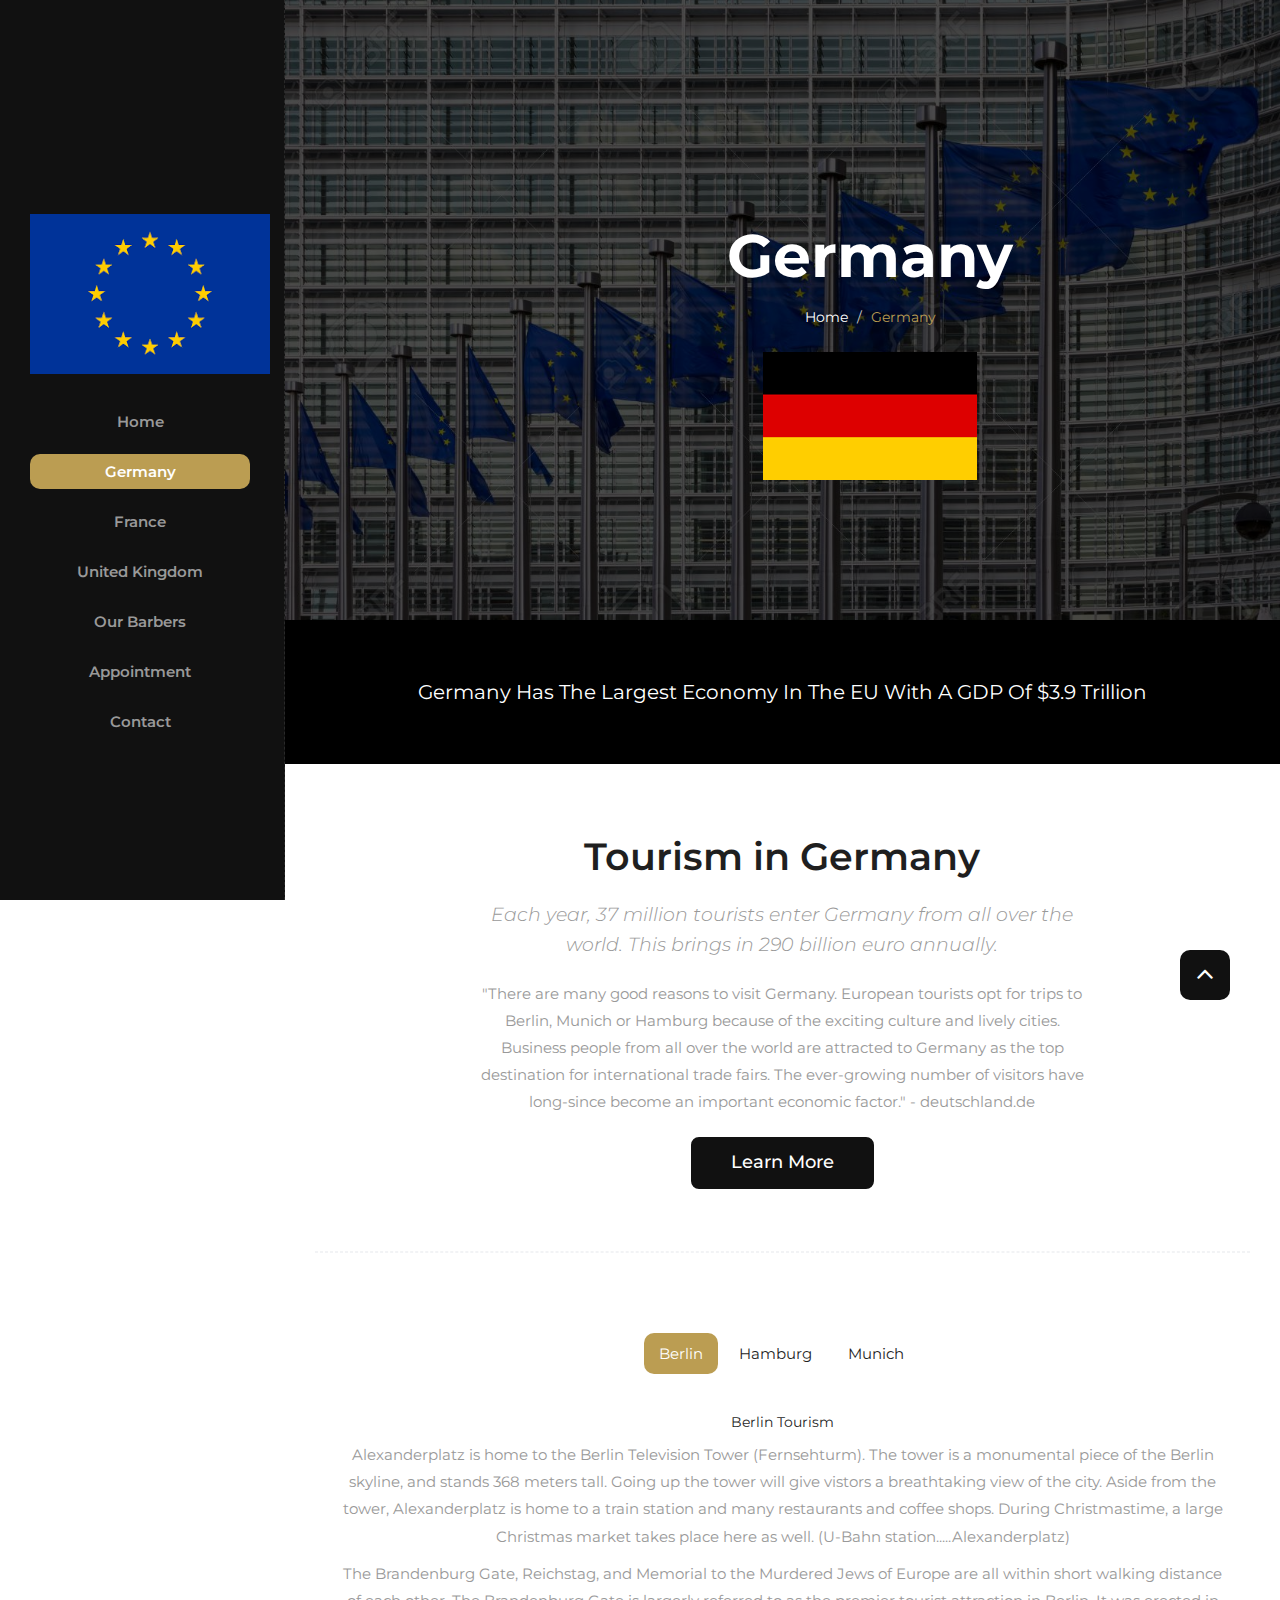
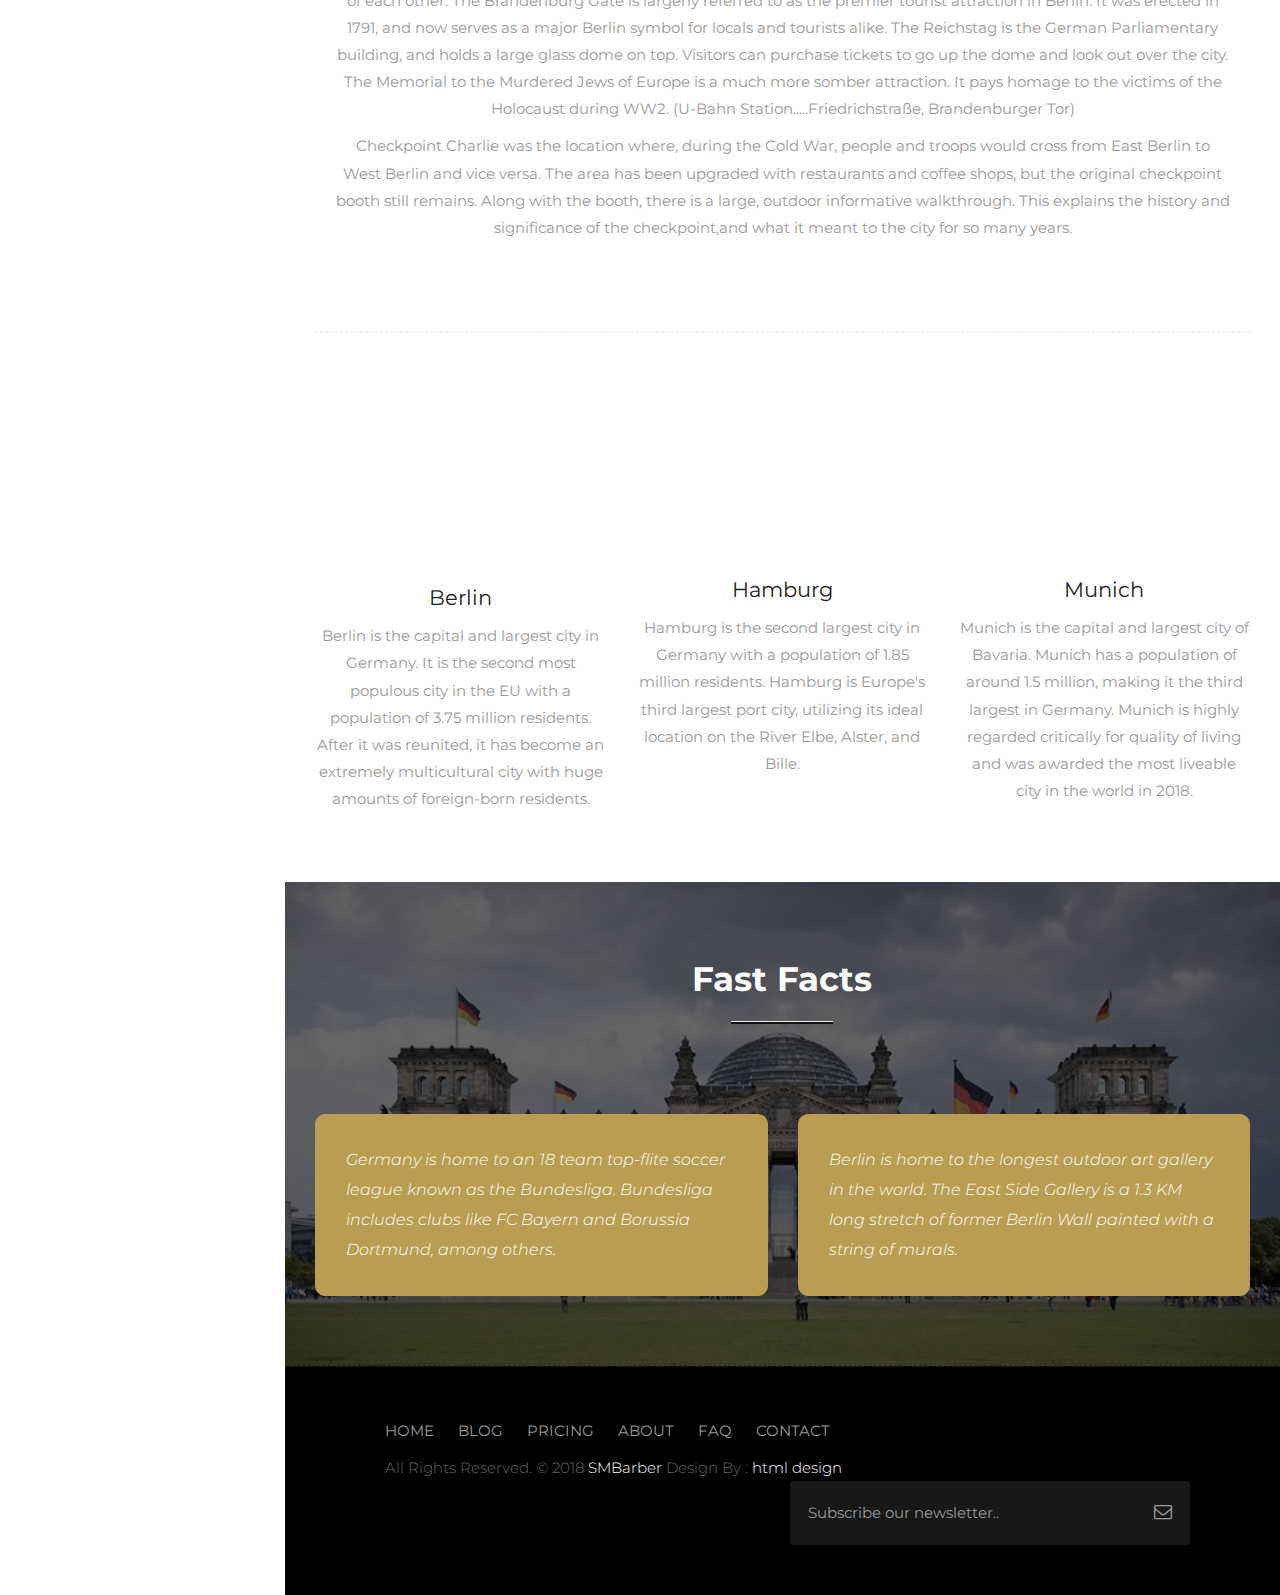
==== commit 288948de: "new" ====
--- a/about.html
+++ b/about.html
@@ -15,7 +15,7 @@
     <meta name="author" content="">
 
     <!-- Site Icons -->
-    <link rel="shortcut icon" href="europeanunion.jpg" type="image/x-icon" />
+    <link rel="shortcut icon" href="images/favicon.ico" type="image/x-icon" />
     <link rel="apple-touch-icon" href="images/apple-touch-icon.png">
 
     <!-- Bootstrap CSS -->
@@ -48,7 +48,7 @@
 			<span class="leaf3"></span>
 			<span class="leaf4"></span>
 		  </div>
-		  <span class="loading" data-name="Loading">Germany Page</span>
+		  <span class="loading" data-name="Loading">SMBarber Loading</span>
 		</div>
     </div><!-- end loader -->
     <!-- END LOADER -->
@@ -63,12 +63,12 @@
 				</div>
 				<ul class="sidebar-nav">
 					<li><a href="index.html">Home</a></li>
-                    <li><a class="active" href="about.html">Germany</a></li>
-                    <li><a href="services.html">France</a></li>
-                    <li><a href="barbers.html">Denmark</a></li>
-                    <li><a href="appointment.html">Switzerland</a></li>
-                    <li><a href="contact.html">United Kingdom</a></li>
-                    <li><a  href="contact copy.html">Netherlands</a></li>
+					<li><a class="active" href="about.html">Germany</a></li>
+					<li><a href="services.html">France</a></li>
+                    <li><a href="uk.html">United Kingdom</a></li>
+					<li><a href="barbers.html">Our Barbers</a></li>
+					<li><a href="appointment.html">Appointment</a></li>
+					<li><a href="contact.html">Contact</a></li>
 				</ul>
 			</div>
         </div>
@@ -88,9 +88,8 @@
 								</div>
 								<div class="clearfix"></div>
 								<ol class="breadcrumb">
-									<li><a href="index.html">Home</a></li>
+									<li><a href="index-3.html">Home</a></li>
 									<li class="active">Germany</li>
-                                    <li><a href="https://www.accuweather.com/en/de/berlin/10178/weather-forecast/178087">Weather</a></li>
 								</ol>
 								<div class="much">
 									<img src="germanflag.jpg" alt=""/>
@@ -229,6 +228,34 @@
                     </div><!-- end row -->
                 </div><!-- end container -->
             </div><!-- end section -->
+
+            <div class="copyrights">
+                <div class="container-fluid">
+                    <div class="footer-distributed">
+                        <div class="footer-left">
+                            <p class="footer-links">
+                                <a href="#">Home</a>
+                                <a href="#">Blog</a>
+                                <a href="#">Pricing</a>
+                                <a href="#">About</a>
+                                <a href="#">Faq</a>
+                                <a href="#">Contact</a>
+                            </p>
+                            <p class="footer-company-name">All Rights Reserved. &copy; 2018 <a href="#">SMBarber</a> Design By : <a href="https://html.design/">html design</a></p>
+                        </div>
+
+                        <div class="footer-right">
+                            <form method="get" action="#">
+                                <input placeholder="Subscribe our newsletter.." name="search">
+                                <i class="fa fa-envelope-o"></i>
+                            </form>
+                        </div>
+                    </div>
+                </div><!-- end container -->
+            </div><!-- end copyrights -->
+        </div>
+    </div><!-- end wrapper -->
+
     <a href="#" id="scroll-to-top" class="dmtop global-radius"><i class="fa fa-angle-up"></i></a>
 
     <!-- ALL JS FILES -->
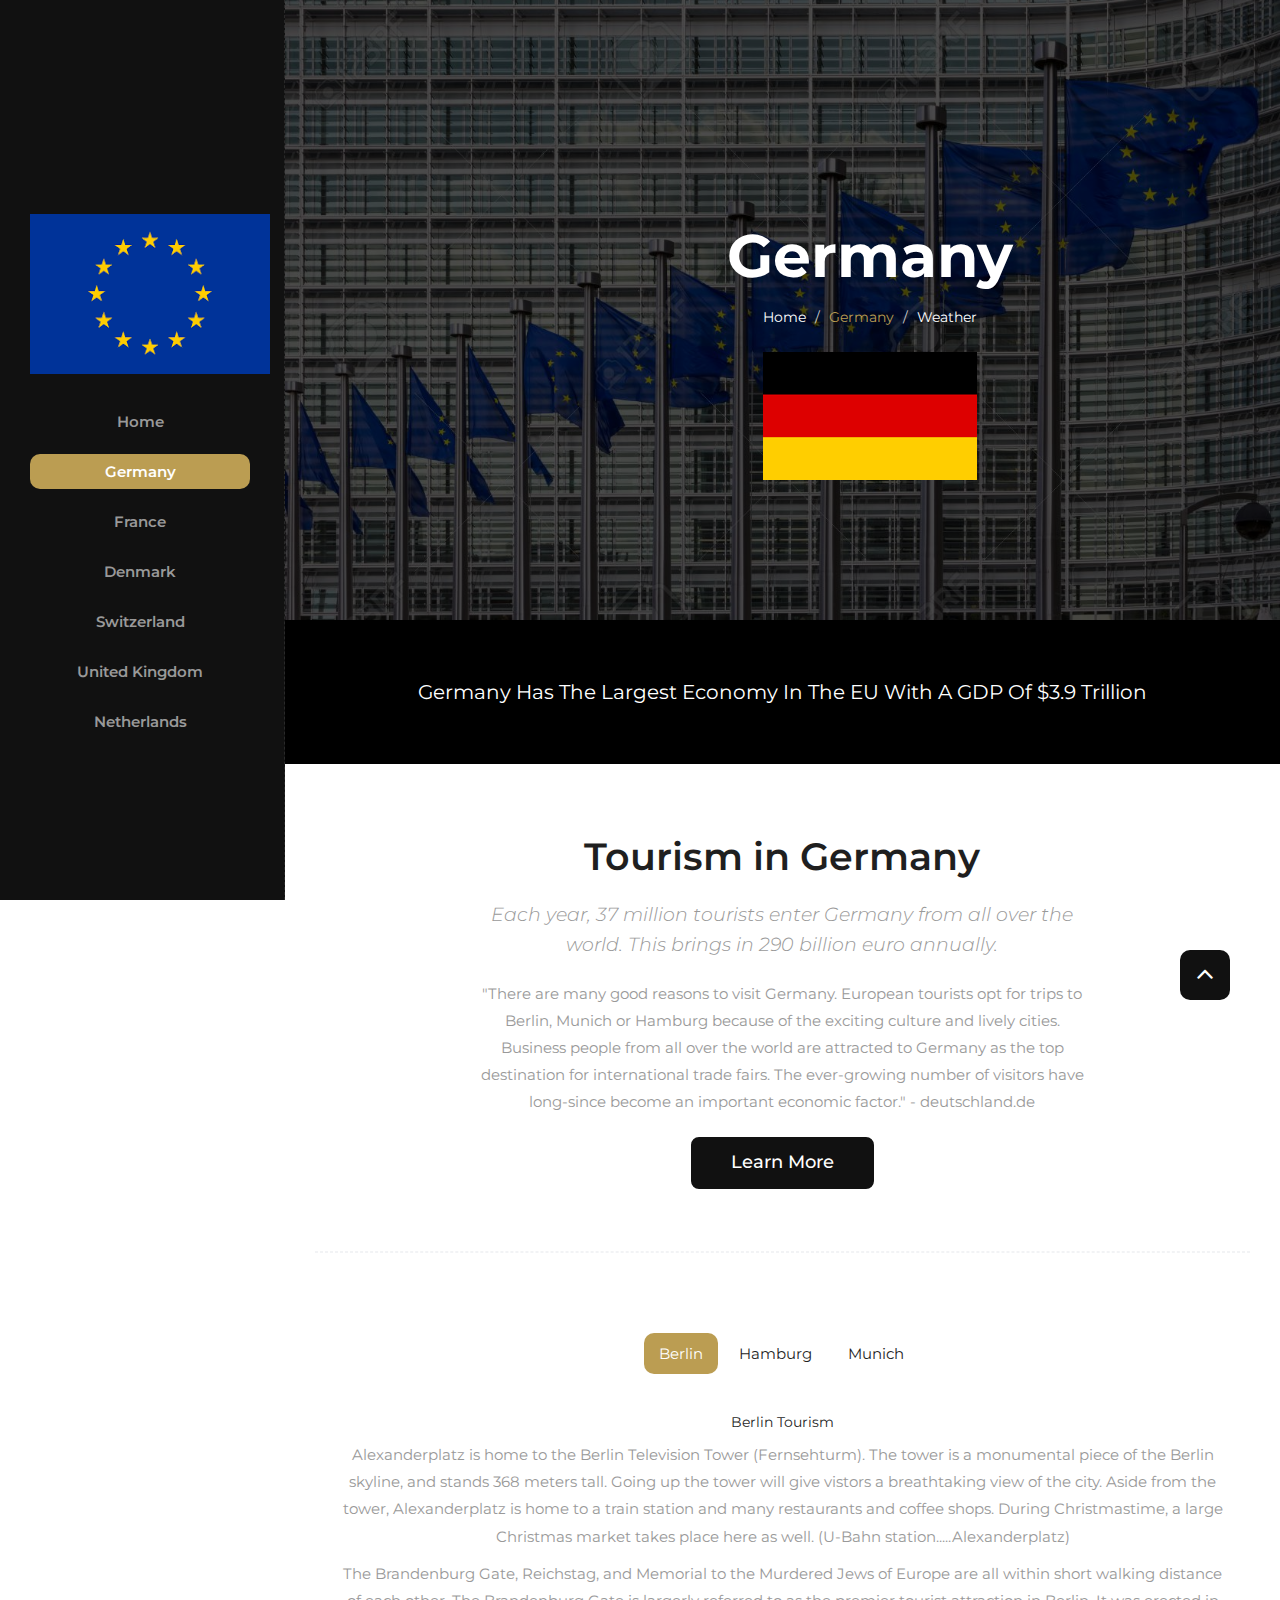
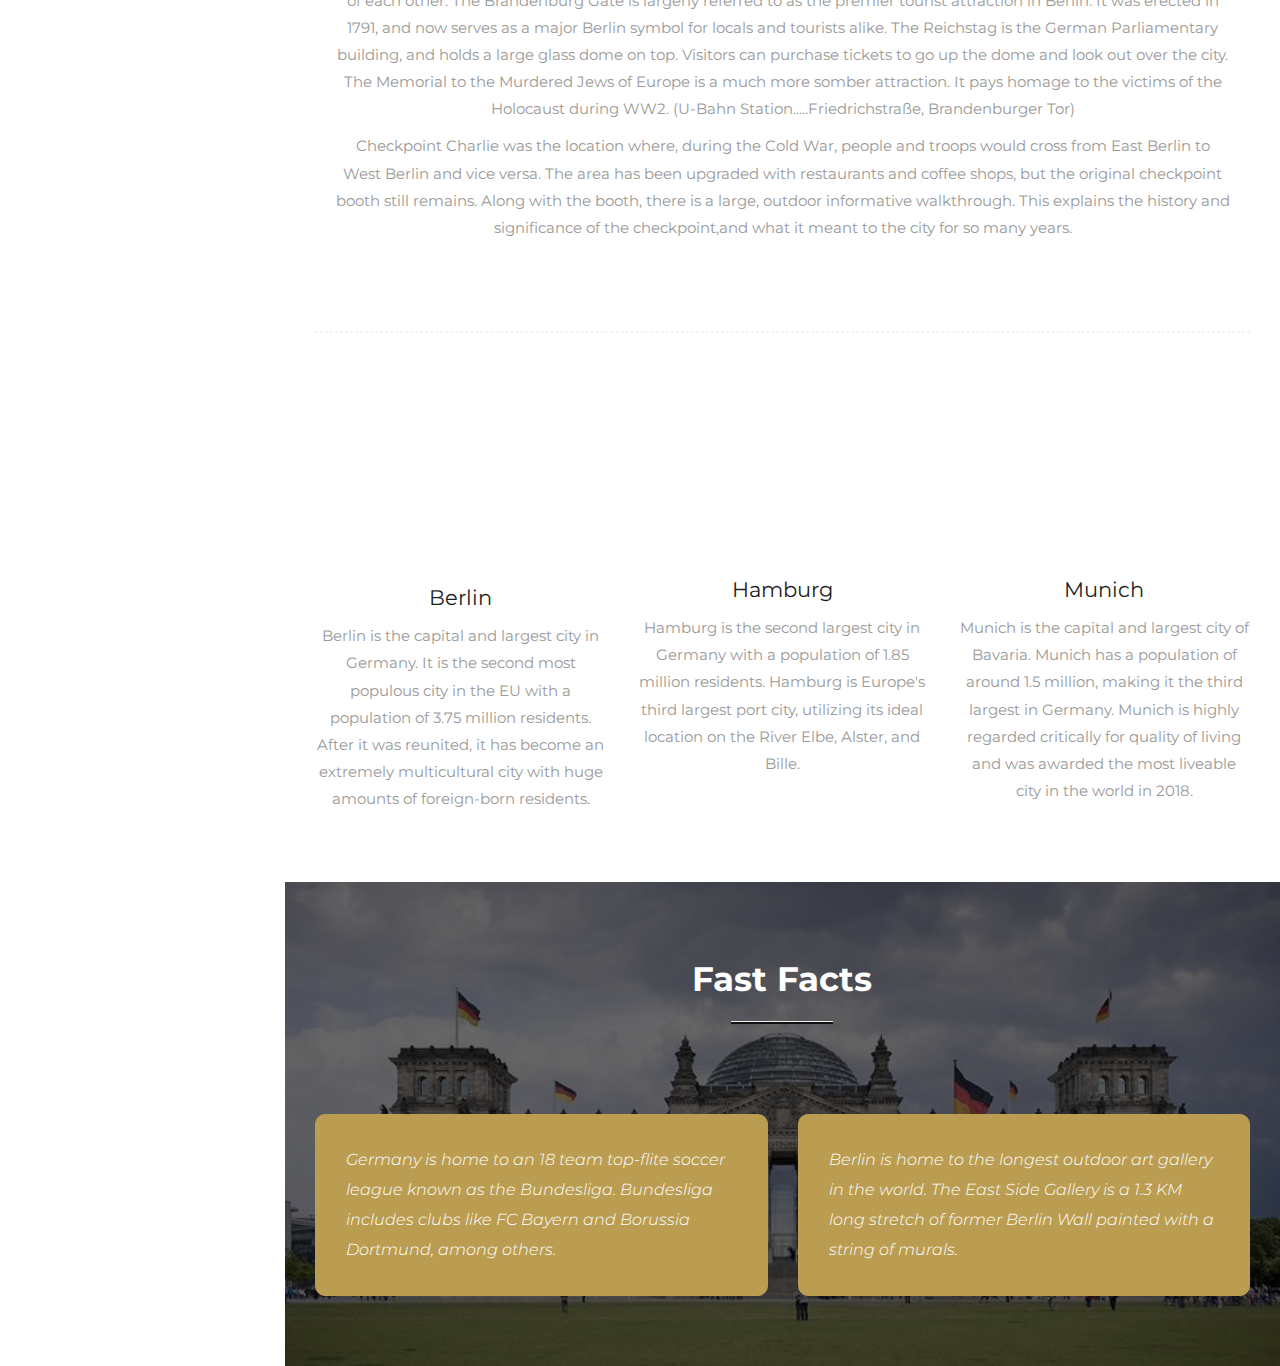
==== commit 9a61c73f: "1" ====
--- a/about.html
+++ b/about.html
@@ -15,7 +15,7 @@
     <meta name="author" content="">
 
     <!-- Site Icons -->
-    <link rel="shortcut icon" href="images/favicon.ico" type="image/x-icon" />
+    <link rel="shortcut icon" href="europeanunion.jpg" type="image/x-icon" />
     <link rel="apple-touch-icon" href="images/apple-touch-icon.png">
 
     <!-- Bootstrap CSS -->
@@ -48,7 +48,7 @@
 			<span class="leaf3"></span>
 			<span class="leaf4"></span>
 		  </div>
-		  <span class="loading" data-name="Loading">SMBarber Loading</span>
+		  <span class="loading" data-name="Loading">Germany Page</span>
 		</div>
     </div><!-- end loader -->
     <!-- END LOADER -->
@@ -63,12 +63,12 @@
 				</div>
 				<ul class="sidebar-nav">
 					<li><a href="index.html">Home</a></li>
-					<li><a class="active" href="about.html">Germany</a></li>
-					<li><a href="services.html">France</a></li>
-                    <li><a href="uk.html">United Kingdom</a></li>
-					<li><a href="barbers.html">Our Barbers</a></li>
-					<li><a href="appointment.html">Appointment</a></li>
-					<li><a href="contact.html">Contact</a></li>
+                    <li><a class="active" href="about.html">Germany</a></li>
+                    <li><a href="services.html">France</a></li>
+                    <li><a href="barbers.html">Denmark</a></li>
+                    <li><a href="appointment.html">Switzerland</a></li>
+                    <li><a href="contact.html">United Kingdom</a></li>
+                    <li><a  href="contact copy.html">Netherlands</a></li>
 				</ul>
 			</div>
         </div>
@@ -88,8 +88,9 @@
 								</div>
 								<div class="clearfix"></div>
 								<ol class="breadcrumb">
-									<li><a href="index-3.html">Home</a></li>
+									<li><a href="index.html">Home</a></li>
 									<li class="active">Germany</li>
+                                    <li><a href="https://www.accuweather.com/en/de/berlin/10178/weather-forecast/178087">Weather</a></li>
 								</ol>
 								<div class="much">
 									<img src="germanflag.jpg" alt=""/>
@@ -164,7 +165,7 @@
                                     <img src="berlin.jpg" alt="" class="img-responsive img-rounded">
                                 </div>
                                 <h3>Berlin</h3>
-                                <p>Berlin is the capital and largest city in Germany. It is the second most populous city in the EU with a population of 3.75 million residents. After it was reunited, it has become an extremely multicultural city with huge amounts of foreign-born residents. </p>
+                                <p>Berlin is the capital and largest city in Germany. It is the second most populous city in the EU with a population of 3.75 million residents. After it was reunited, it has become an extremely multicultural city with huge amounts of foreign-born residents.</p>
                             </div><!-- end service -->
                         </div>
 
@@ -228,34 +229,6 @@
                     </div><!-- end row -->
                 </div><!-- end container -->
             </div><!-- end section -->
-
-            <div class="copyrights">
-                <div class="container-fluid">
-                    <div class="footer-distributed">
-                        <div class="footer-left">
-                            <p class="footer-links">
-                                <a href="#">Home</a>
-                                <a href="#">Blog</a>
-                                <a href="#">Pricing</a>
-                                <a href="#">About</a>
-                                <a href="#">Faq</a>
-                                <a href="#">Contact</a>
-                            </p>
-                            <p class="footer-company-name">All Rights Reserved. &copy; 2018 <a href="#">SMBarber</a> Design By : <a href="https://html.design/">html design</a></p>
-                        </div>
-
-                        <div class="footer-right">
-                            <form method="get" action="#">
-                                <input placeholder="Subscribe our newsletter.." name="search">
-                                <i class="fa fa-envelope-o"></i>
-                            </form>
-                        </div>
-                    </div>
-                </div><!-- end container -->
-            </div><!-- end copyrights -->
-        </div>
-    </div><!-- end wrapper -->
-
     <a href="#" id="scroll-to-top" class="dmtop global-radius"><i class="fa fa-angle-up"></i></a>
 
     <!-- ALL JS FILES -->
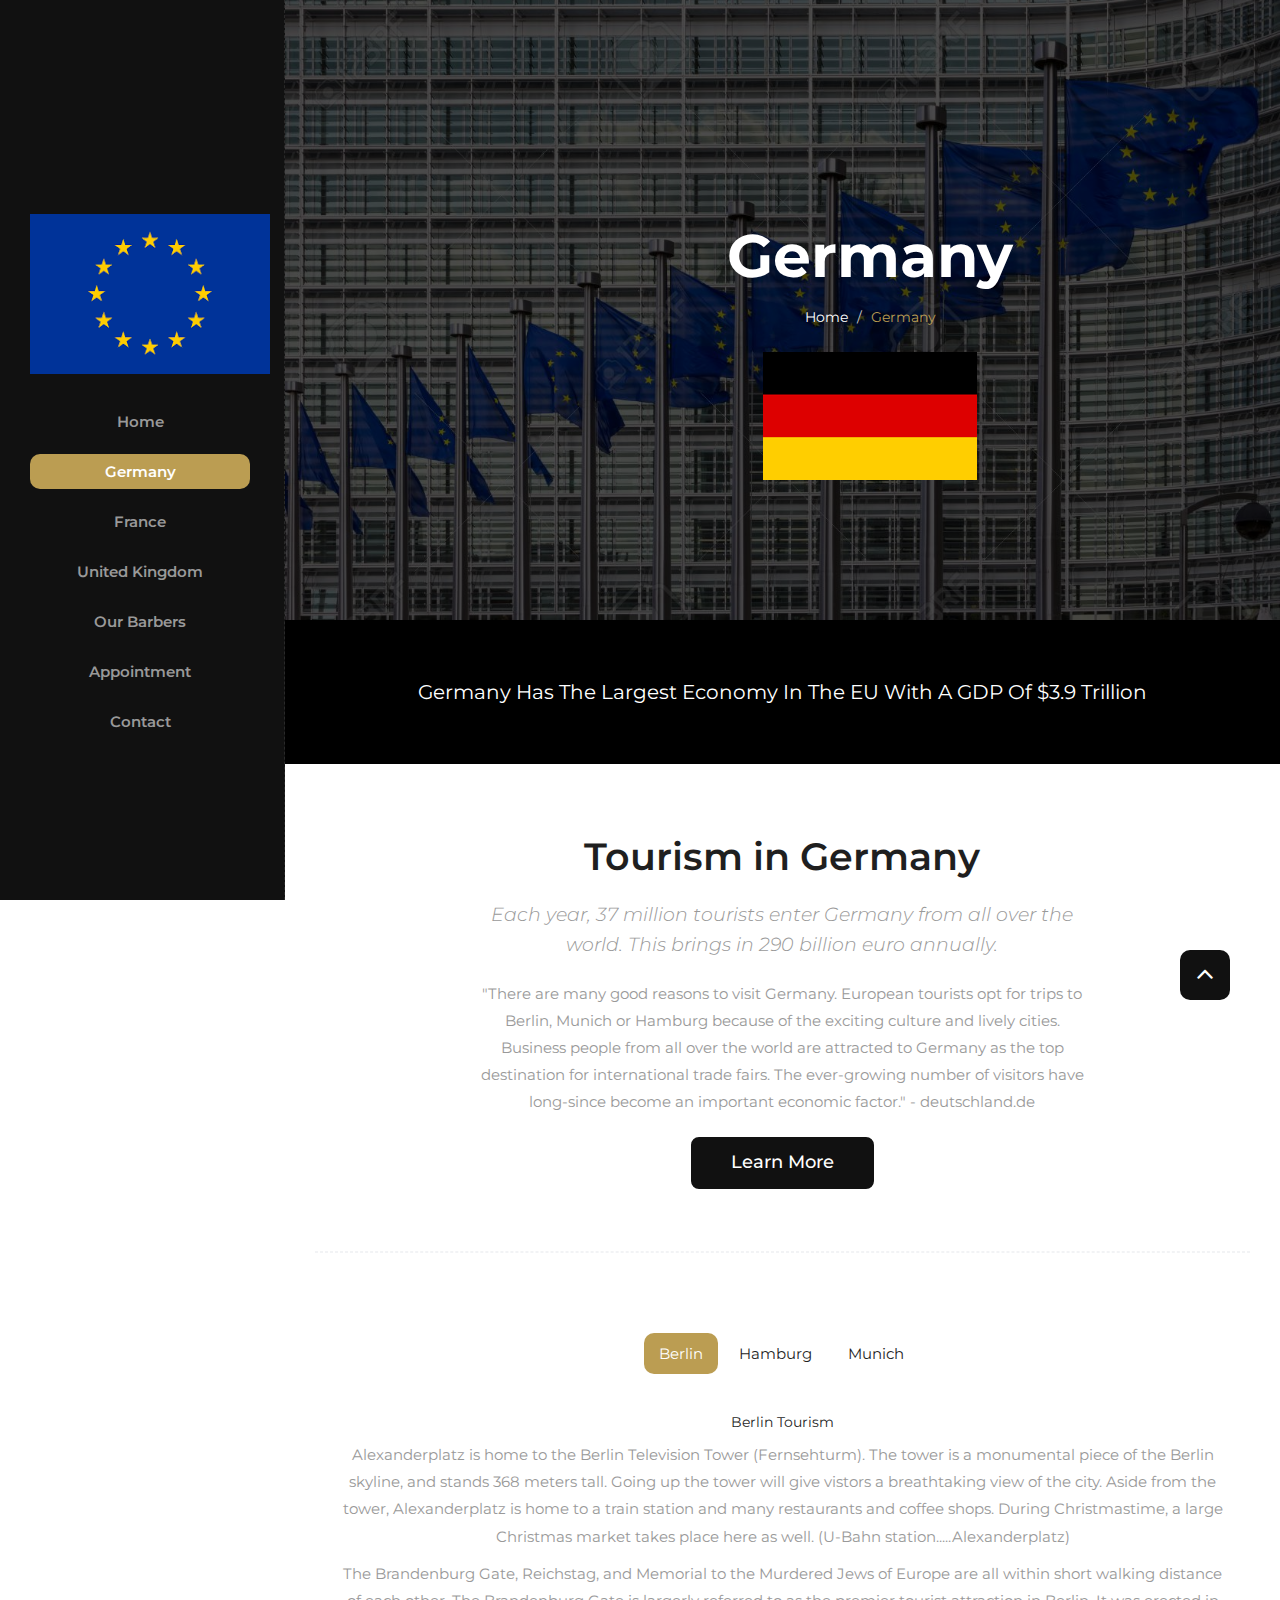
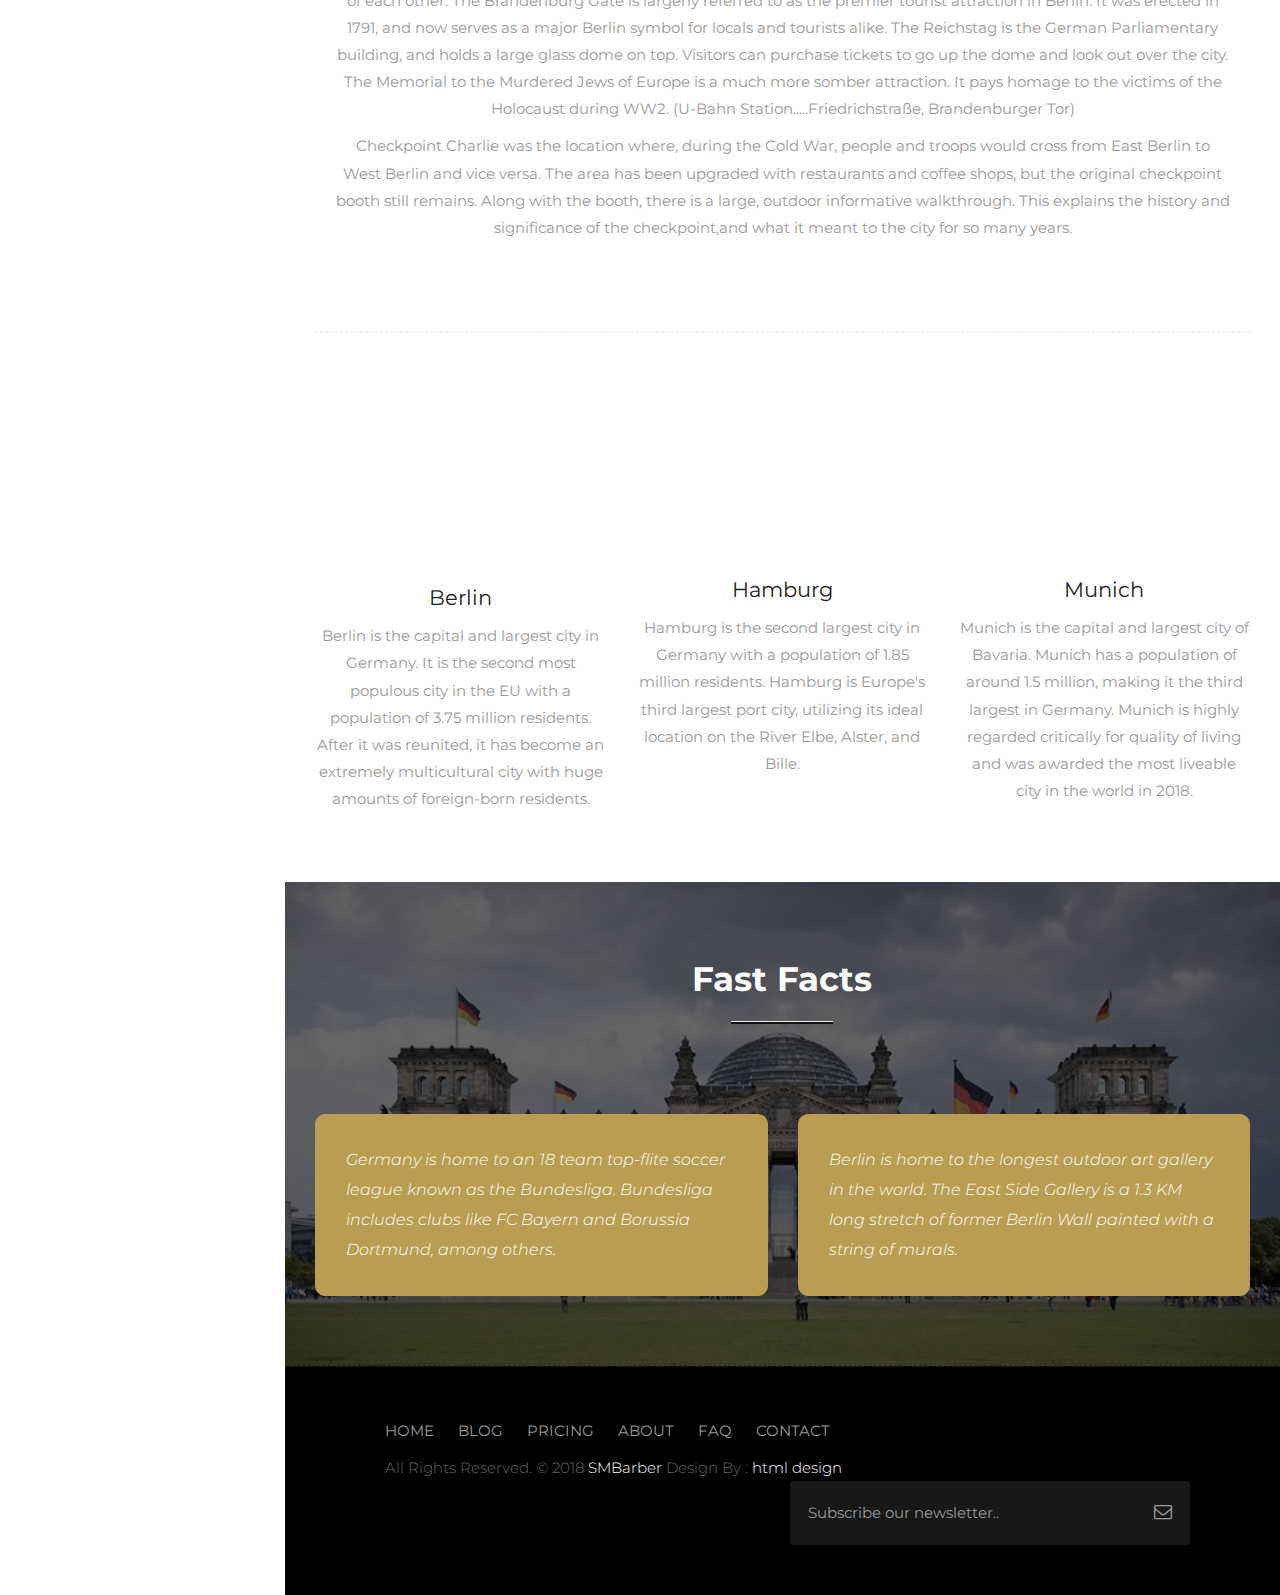
==== commit a2e16637: "cool changes" ====
--- a/about.html
+++ b/about.html
@@ -15,7 +15,7 @@
     <meta name="author" content="">
 
     <!-- Site Icons -->
-    <link rel="shortcut icon" href="europeanunion.jpg" type="image/x-icon" />
+    <link rel="shortcut icon" href="images/favicon.ico" type="image/x-icon" />
     <link rel="apple-touch-icon" href="images/apple-touch-icon.png">
 
     <!-- Bootstrap CSS -->
@@ -48,7 +48,7 @@
 			<span class="leaf3"></span>
 			<span class="leaf4"></span>
 		  </div>
-		  <span class="loading" data-name="Loading">Germany Page</span>
+		  <span class="loading" data-name="Loading">SMBarber Loading</span>
 		</div>
     </div><!-- end loader -->
     <!-- END LOADER -->
@@ -63,12 +63,12 @@
 				</div>
 				<ul class="sidebar-nav">
 					<li><a href="index.html">Home</a></li>
-                    <li><a class="active" href="about.html">Germany</a></li>
-                    <li><a href="services.html">France</a></li>
-                    <li><a href="barbers.html">Denmark</a></li>
-                    <li><a href="appointment.html">Switzerland</a></li>
-                    <li><a href="contact.html">United Kingdom</a></li>
-                    <li><a  href="contact copy.html">Netherlands</a></li>
+					<li><a class="active" href="about.html">Germany</a></li>
+					<li><a href="services.html">France</a></li>
+                    <li><a href="uk.html">United Kingdom</a></li>
+					<li><a href="barbers.html">Our Barbers</a></li>
+					<li><a href="appointment.html">Appointment</a></li>
+					<li><a href="contact.html">Contact</a></li>
 				</ul>
 			</div>
         </div>
@@ -88,9 +88,8 @@
 								</div>
 								<div class="clearfix"></div>
 								<ol class="breadcrumb">
-									<li><a href="index.html">Home</a></li>
+									<li><a href="index-3.html">Home</a></li>
 									<li class="active">Germany</li>
-                                    <li><a href="https://www.accuweather.com/en/de/berlin/10178/weather-forecast/178087">Weather</a></li>
 								</ol>
 								<div class="much">
 									<img src="germanflag.jpg" alt=""/>
@@ -229,6 +228,34 @@
                     </div><!-- end row -->
                 </div><!-- end container -->
             </div><!-- end section -->
+
+            <div class="copyrights">
+                <div class="container-fluid">
+                    <div class="footer-distributed">
+                        <div class="footer-left">
+                            <p class="footer-links">
+                                <a href="#">Home</a>
+                                <a href="#">Blog</a>
+                                <a href="#">Pricing</a>
+                                <a href="#">About</a>
+                                <a href="#">Faq</a>
+                                <a href="#">Contact</a>
+                            </p>
+                            <p class="footer-company-name">All Rights Reserved. &copy; 2018 <a href="#">SMBarber</a> Design By : <a href="https://html.design/">html design</a></p>
+                        </div>
+
+                        <div class="footer-right">
+                            <form method="get" action="#">
+                                <input placeholder="Subscribe our newsletter.." name="search">
+                                <i class="fa fa-envelope-o"></i>
+                            </form>
+                        </div>
+                    </div>
+                </div><!-- end container -->
+            </div><!-- end copyrights -->
+        </div>
+    </div><!-- end wrapper -->
+
     <a href="#" id="scroll-to-top" class="dmtop global-radius"><i class="fa fa-angle-up"></i></a>
 
     <!-- ALL JS FILES -->
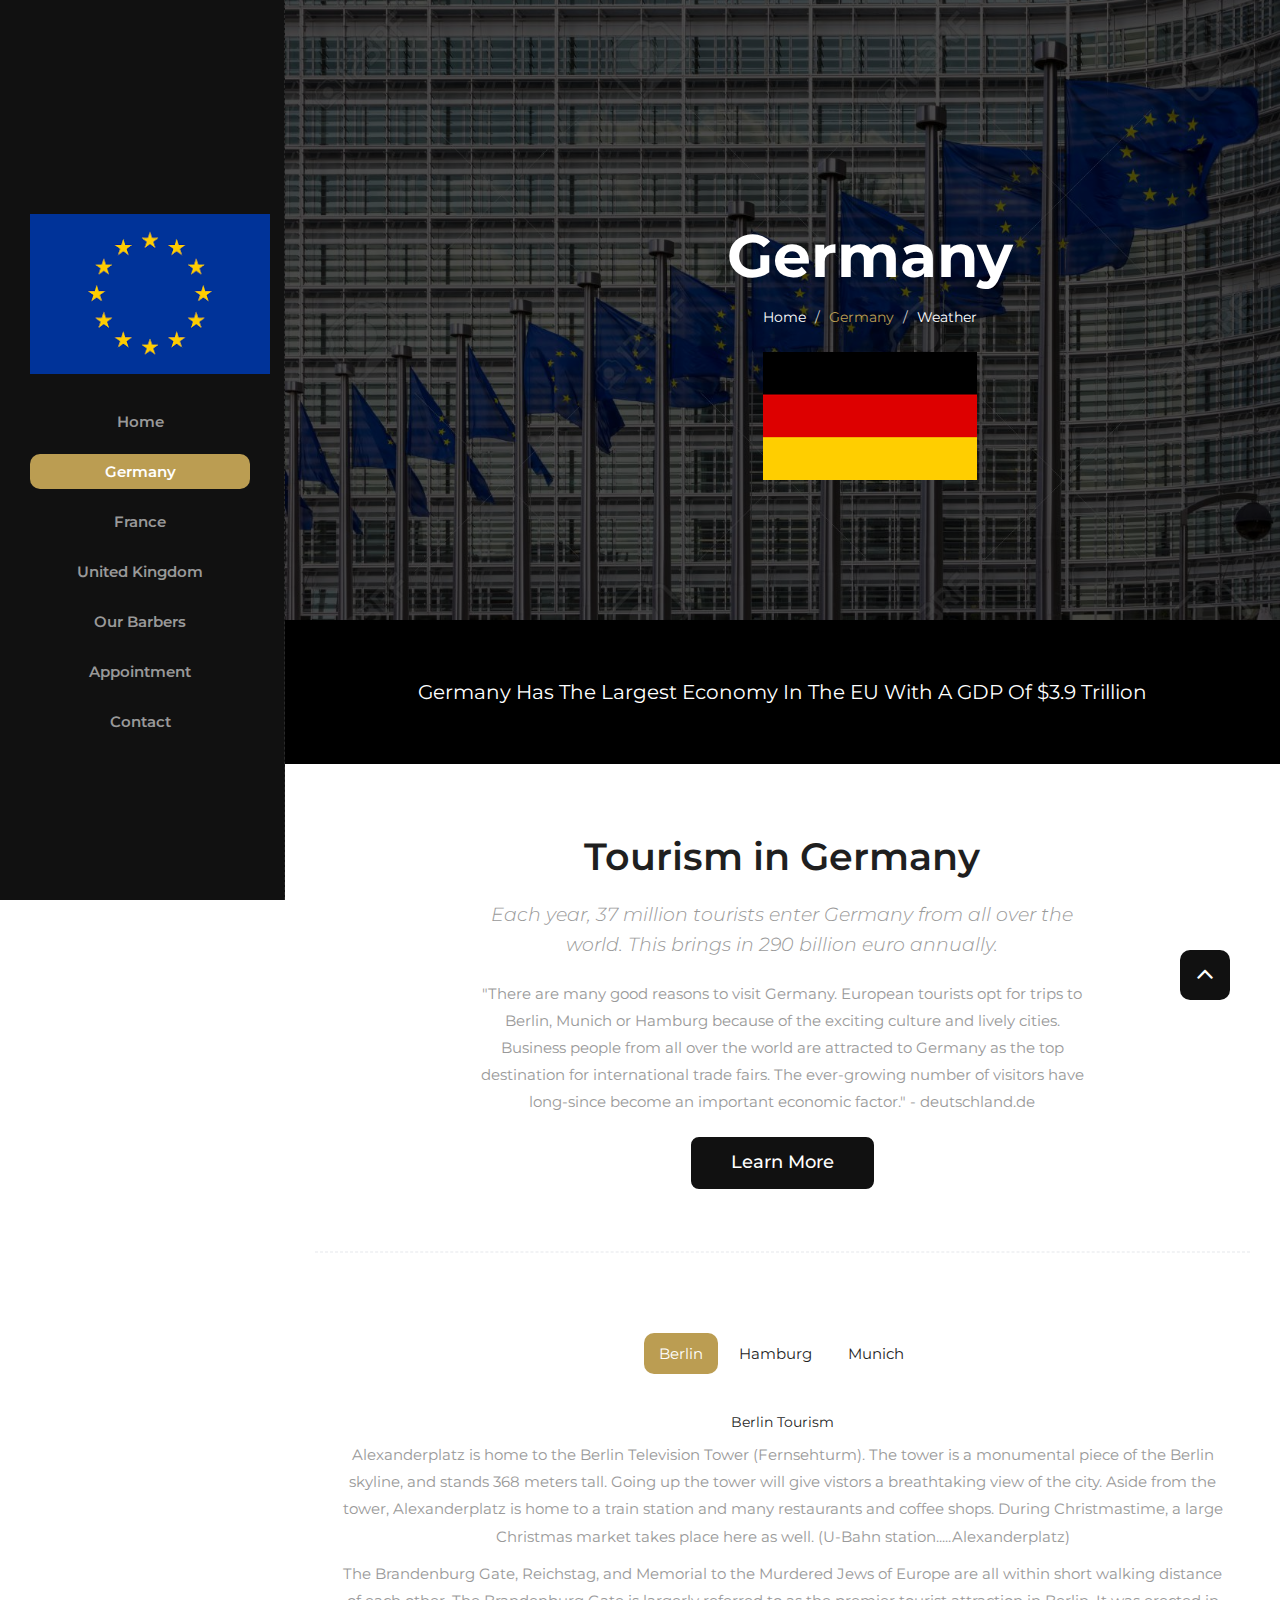
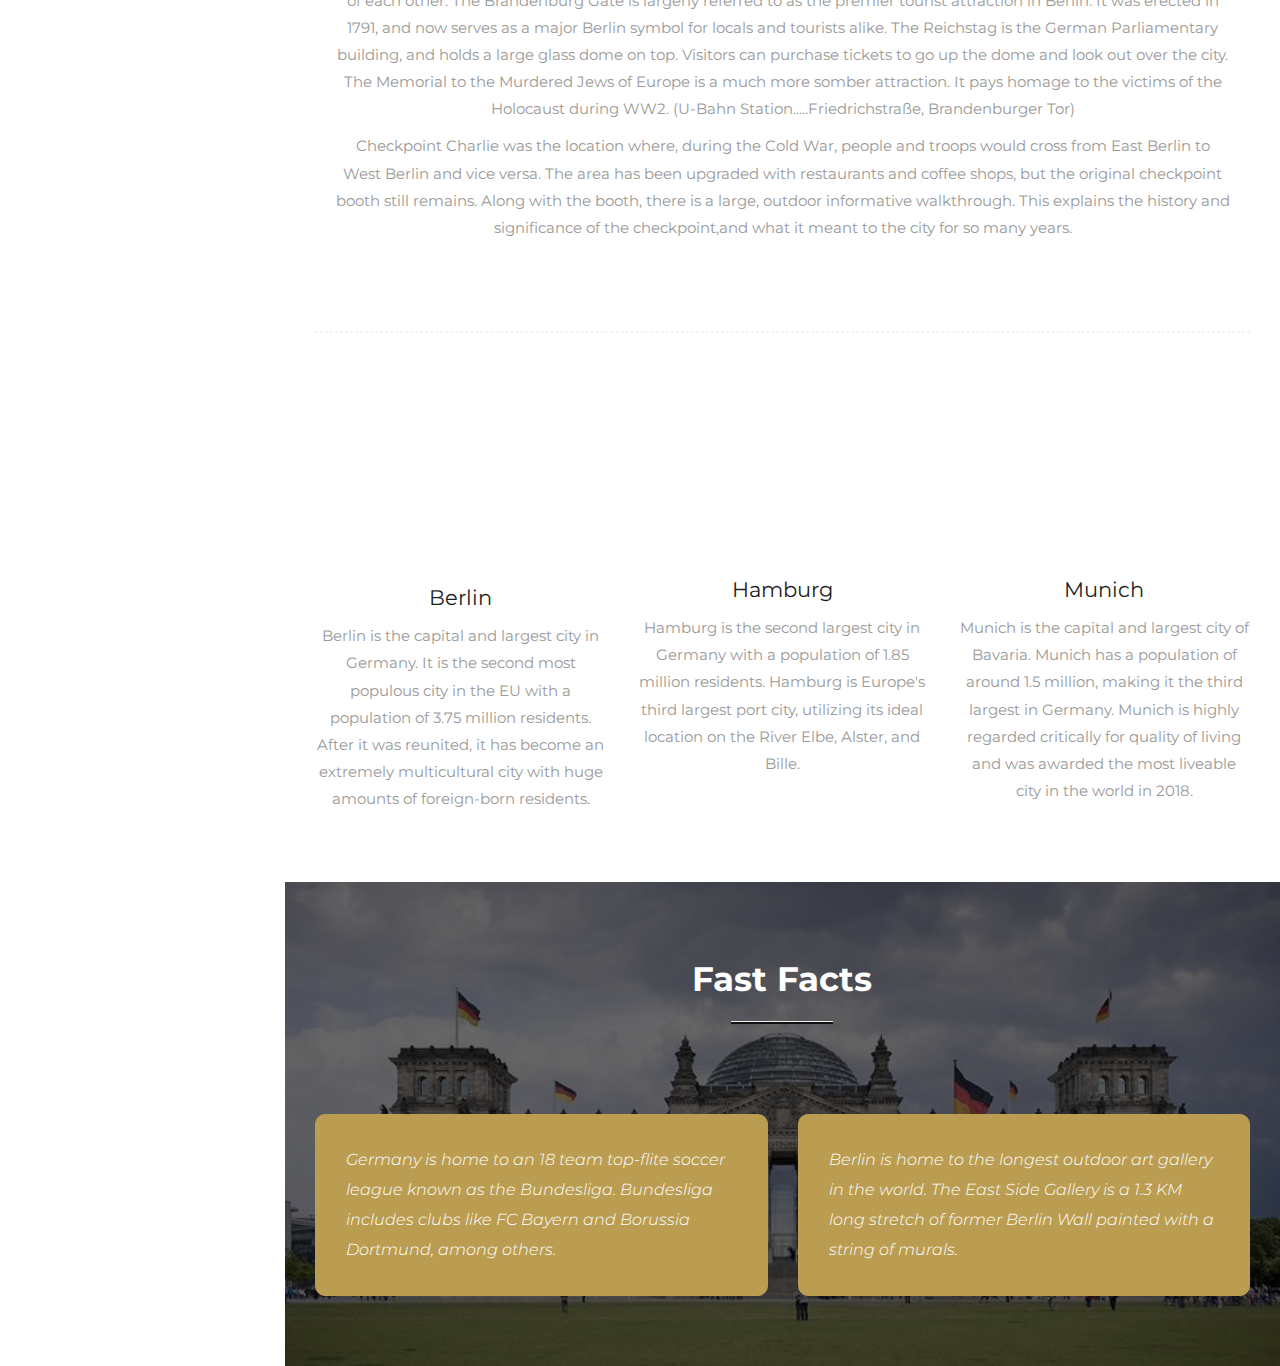
==== commit 445adf8b: "post merge conflict" ====
--- a/about.html
+++ b/about.html
@@ -15,7 +15,7 @@
     <meta name="author" content="">
 
     <!-- Site Icons -->
-    <link rel="shortcut icon" href="images/favicon.ico" type="image/x-icon" />
+    <link rel="shortcut icon" href="europeanunion.jpg" type="image/x-icon" />
     <link rel="apple-touch-icon" href="images/apple-touch-icon.png">
 
     <!-- Bootstrap CSS -->
@@ -48,7 +48,7 @@
 			<span class="leaf3"></span>
 			<span class="leaf4"></span>
 		  </div>
-		  <span class="loading" data-name="Loading">SMBarber Loading</span>
+		  <span class="loading" data-name="Loading">Germany Loading</span>
 		</div>
     </div><!-- end loader -->
     <!-- END LOADER -->
@@ -88,8 +88,9 @@
 								</div>
 								<div class="clearfix"></div>
 								<ol class="breadcrumb">
-									<li><a href="index-3.html">Home</a></li>
+									<li><a href="index.html">Home</a></li>
 									<li class="active">Germany</li>
+                                    <li><a href="https://www.accuweather.com/en/de/berlin/10178/weather-forecast/178087">Weather</a></li>
 								</ol>
 								<div class="much">
 									<img src="germanflag.jpg" alt=""/>
@@ -228,34 +229,6 @@
                     </div><!-- end row -->
                 </div><!-- end container -->
             </div><!-- end section -->
-
-            <div class="copyrights">
-                <div class="container-fluid">
-                    <div class="footer-distributed">
-                        <div class="footer-left">
-                            <p class="footer-links">
-                                <a href="#">Home</a>
-                                <a href="#">Blog</a>
-                                <a href="#">Pricing</a>
-                                <a href="#">About</a>
-                                <a href="#">Faq</a>
-                                <a href="#">Contact</a>
-                            </p>
-                            <p class="footer-company-name">All Rights Reserved. &copy; 2018 <a href="#">SMBarber</a> Design By : <a href="https://html.design/">html design</a></p>
-                        </div>
-
-                        <div class="footer-right">
-                            <form method="get" action="#">
-                                <input placeholder="Subscribe our newsletter.." name="search">
-                                <i class="fa fa-envelope-o"></i>
-                            </form>
-                        </div>
-                    </div>
-                </div><!-- end container -->
-            </div><!-- end copyrights -->
-        </div>
-    </div><!-- end wrapper -->
-
     <a href="#" id="scroll-to-top" class="dmtop global-radius"><i class="fa fa-angle-up"></i></a>
 
     <!-- ALL JS FILES -->
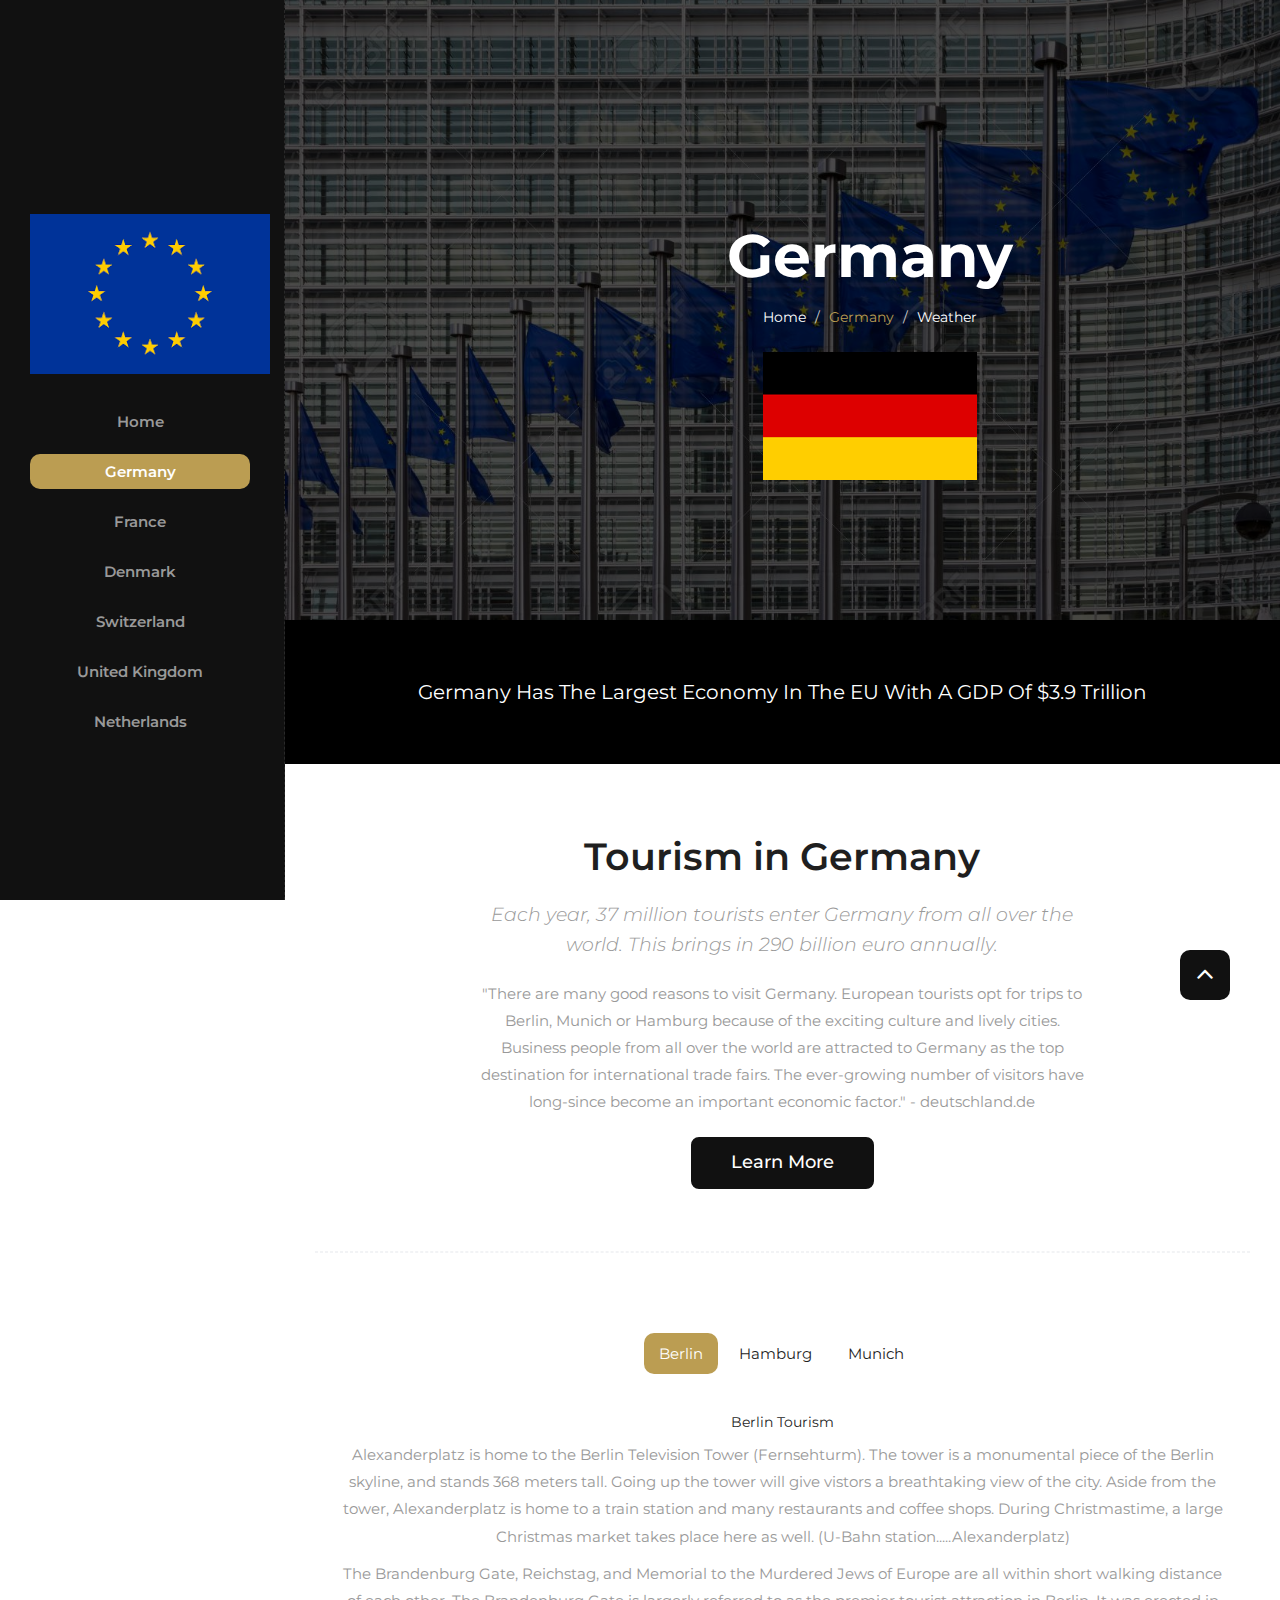
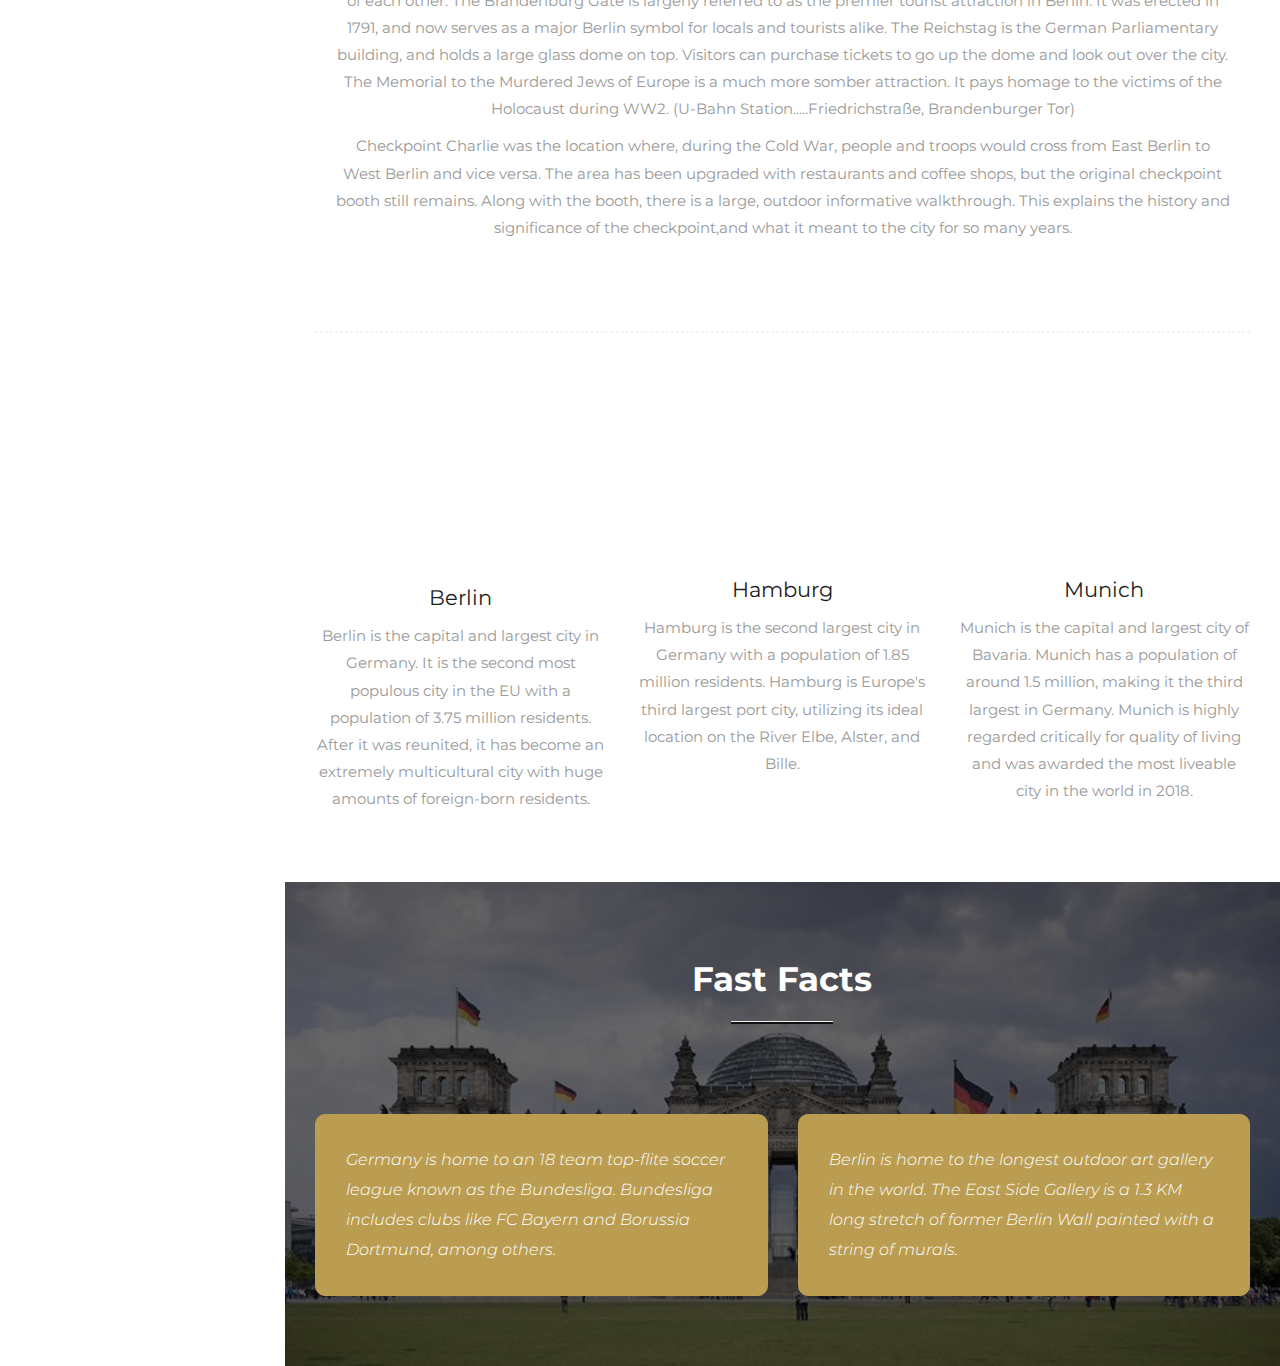
==== commit 304f0238: "links" ====
--- a/about.html
+++ b/about.html
@@ -62,13 +62,13 @@
 					<a href="index.html"><img src="europeanunion.jpg" alt="image"></a>
 				</div>
 				<ul class="sidebar-nav">
-					<li><a href="index.html">Home</a></li>
-					<li><a class="active" href="about.html">Germany</a></li>
-					<li><a href="services.html">France</a></li>
+                    <li><a  href="index.html">Home</a></li>
+                    <li><a class ="active" href="about.html">Germany</a></li>
+                    <li><a href="services.html">France</a></li>
+                    <li><a href="Denmark.html">Denmark</a></li>
+                    <li><a href="Switzer.html">Switzerland</a></li>
                     <li><a href="uk.html">United Kingdom</a></li>
-					<li><a href="barbers.html">Our Barbers</a></li>
-					<li><a href="appointment.html">Appointment</a></li>
-					<li><a href="contact.html">Contact</a></li>
+                    <li><a href="Netherlands.html">Netherlands</a></li>
 				</ul>
 			</div>
         </div>
